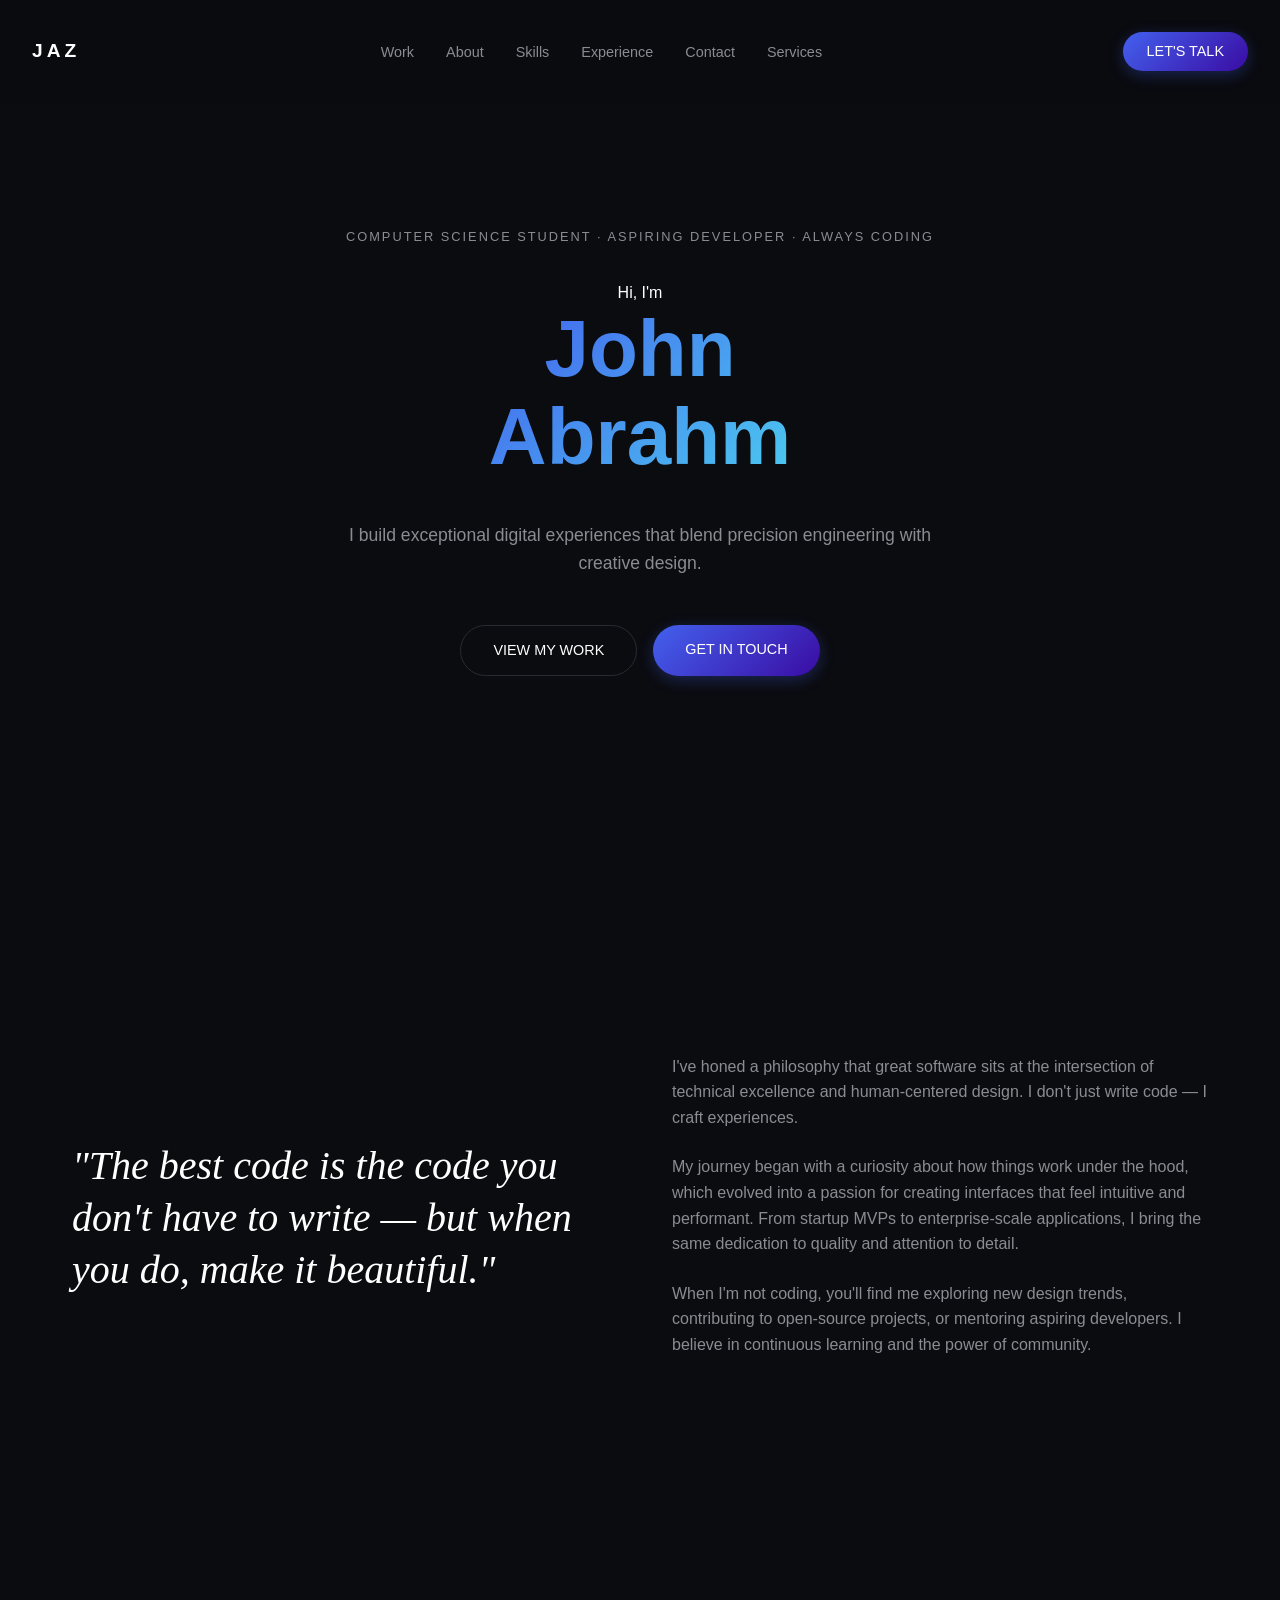
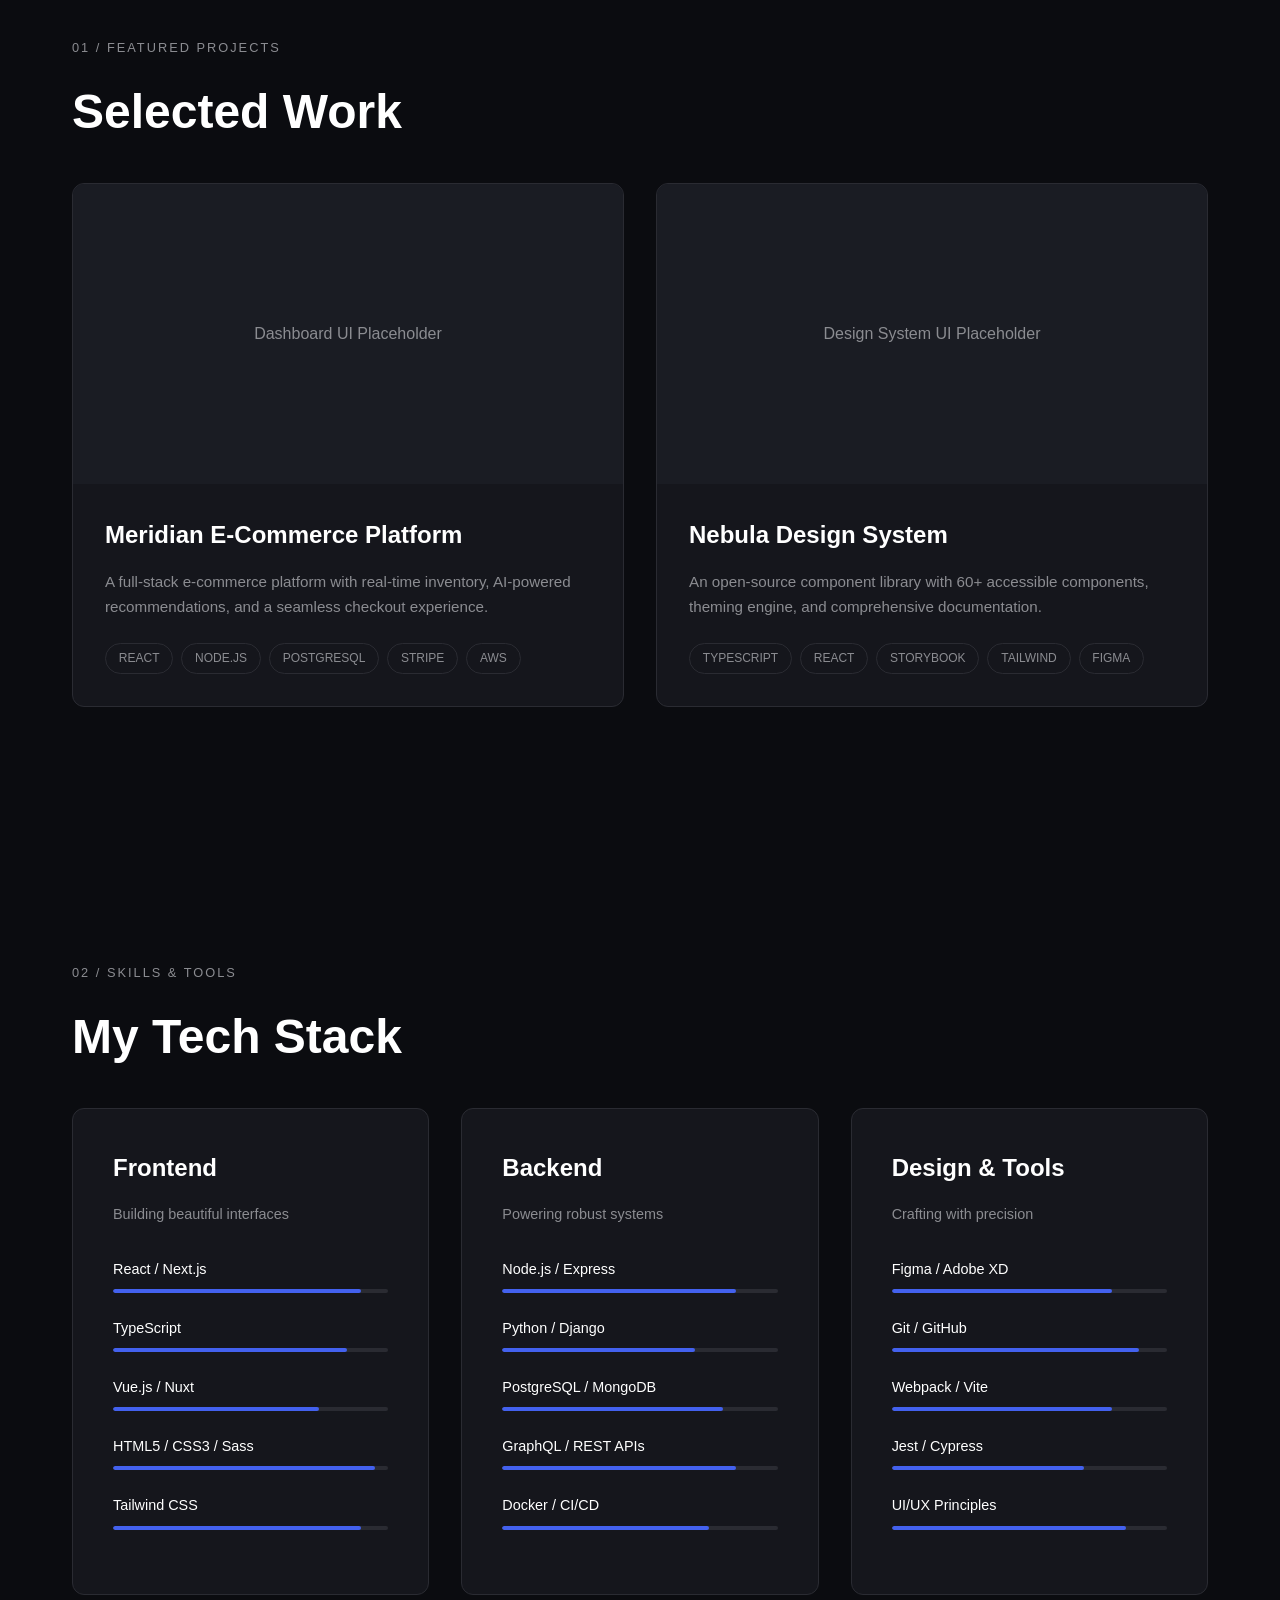
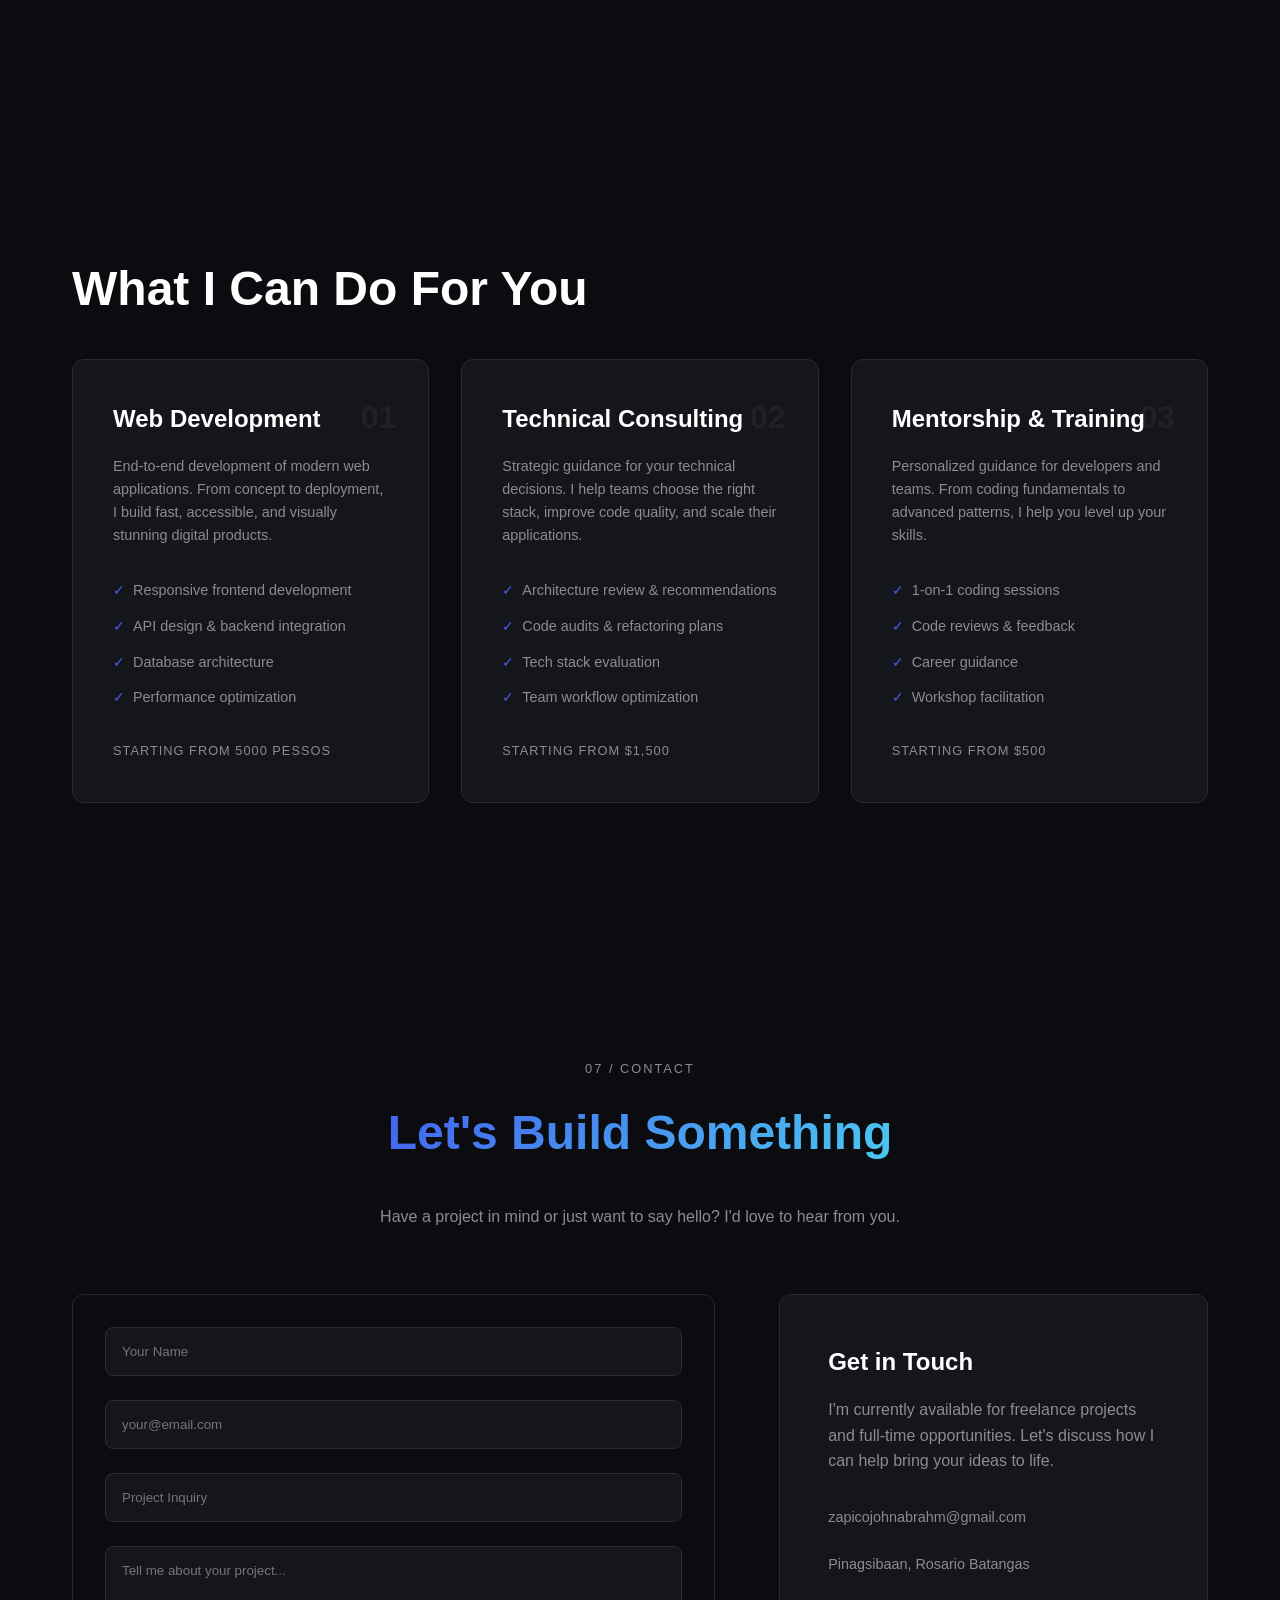
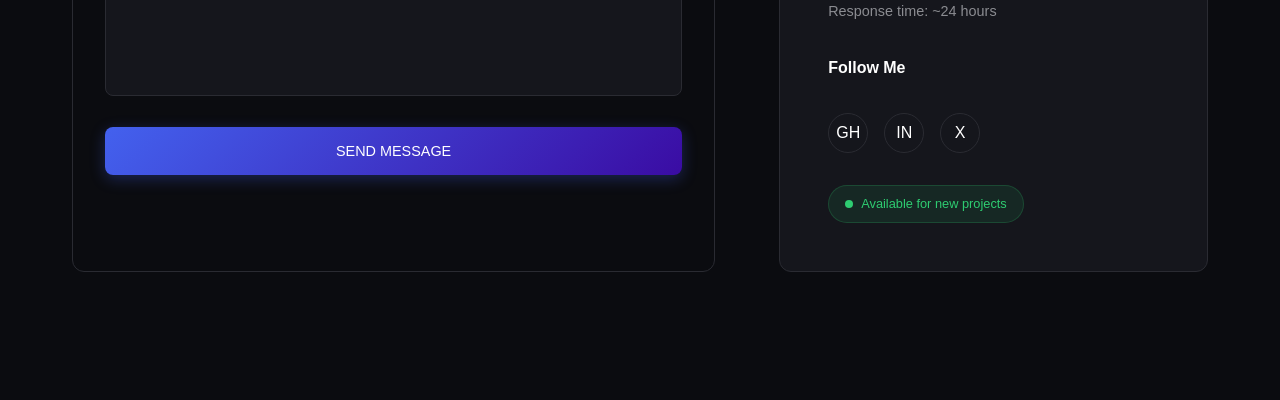
==== index.html @ 9ed9bfe8 "seo optimization" ====
<!DOCTYPE html>
<html lang="en">
<head>
    <title>John Abrahm Zapico | Computer Science Portfolio</title>
<meta name="description" content="Portfolio of John Abrahm Zapico, a CS student at NU Lipa specializing in PHP, MariaDB, and POS systems.">
<meta name="keywords" content="John Abrahm Zapico, NU Lipa, Computer Science, Portfolio, Philippines">
<meta name="author" content="John Abrahm Zapico">

    <meta charset="UTF-8">
    <meta name="viewport" content="width=device-width, initial-scale=1.0">
  
    <link rel="stylesheet" href="style.css">
</head>
<body>

    <nav>
        <div class="logo">JAZ</div>
        <ul class="nav-links">
            <li><a href="#work">Work</a></li>
            <li><a href="#about">About</a></li>
            <li><a href="#skills">Skills</a></li>
            <li><a href="#experience">Experience</a></li>
            <li><a href="#contact">Contact</a></li>
            <li><href="#services"><a href="#services">Services</a></li>
        </ul>
        <a href="#contact" class="btn btn-primary" style="padding: 0.5rem 1.5rem;">LET'S TALK</a>
    </nav>
    <div class ="profile-pic-placeholder">
        <img>

    </div>

    <section id="hero">
        <div class="container fade-in">
            <div class="hero-tags">COMPUTER SCIENCE STUDENT · ASPIRING DEVELOPER · ALWAYS CODING</div>
            <p>Hi, I'm</p>
            <h1 class="gradient-text">John<br>Abrahm</h1>
            <p class="hero-subtitle">I build exceptional digital experiences that blend precision engineering with creative design.</p>
            <div class="hero-buttons">
                <a href="#work" class="btn btn-outline">VIEW MY WORK</a>
                <a href="#contact" class="btn btn-primary">GET IN TOUCH</a>
            </div>
        </div>
    </section>

    <section id="about">
        <div class="container">
            <div class="quote fade-in">
                "The best code is the code you don't have to write — but when you do, make it beautiful."
            </div>
            <div class="about-text fade-in">
                <p>I've honed a philosophy that great software sits at the intersection of technical excellence and human-centered design. I don't just write code — I craft experiences.</p>
                <p>My journey began with a curiosity about how things work under the hood, which evolved into a passion for creating interfaces that feel intuitive and performant. From startup MVPs to enterprise-scale applications, I bring the same dedication to quality and attention to detail.</p>
                <p>When I'm not coding, you'll find me exploring new design trends, contributing to open-source projects, or mentoring aspiring developers. I believe in continuous learning and the power of community.</p>
               
            </div>
        </div>
    </section>

    <section id="work">
        <div class="container">
            <span class="section-label fade-in">01 / FEATURED PROJECTS</span>
            <h2 class="fade-in">Selected Work</h2>
            
            <div class="project-grid">
                <div class="project-card fade-in">
                    <div class="project-img-placeholder">Dashboard UI Placeholder</div>
                    <div class="project-info">
                        <h3>Meridian E-Commerce Platform</h3>
                        <p>A full-stack e-commerce platform with real-time inventory, AI-powered recommendations, and a seamless checkout experience.</p>
                        <div class="tech-tags">
                            <span class="tech-tag">REACT</span>
                            <span class="tech-tag">NODE.JS</span>
                            <span class="tech-tag">POSTGRESQL</span>
                            <span class="tech-tag">STRIPE</span>
                            <span class="tech-tag">AWS</span>
                        </div>
                    </div>
                </div>

                <div class="project-card fade-in">
                    <div class="project-img-placeholder">Design System UI Placeholder</div>
                    <div class="project-info">
                        <h3>Nebula Design System</h3>
                        <p>An open-source component library with 60+ accessible components, theming engine, and comprehensive documentation.</p>
                        <div class="tech-tags">
                            <span class="tech-tag">TYPESCRIPT</span>
                            <span class="tech-tag">REACT</span>
                            <span class="tech-tag">STORYBOOK</span>
                            <span class="tech-tag">TAILWIND</span>
                            <span class="tech-tag">FIGMA</span>
                        </div>
                    </div>
                </div>
            </div>
        </div>
    </section>

    <section id="skills">
        <div class="container">
            <span class="section-label fade-in">02 / SKILLS & TOOLS</span>
            <h2 class="fade-in">My Tech Stack</h2>

            <div class="skills-grid">
                <div class="skill-category fade-in">
                    <h3>Frontend</h3>
                    <p>Building beautiful interfaces</p>
                    
                    <div class="skill-item">
                        <div class="skill-info"><span>React / Next.js</span></div>
                        <div class="progress-bar"><div class="progress" style="width: 90%;"></div></div>
                    </div>
                    <div class="skill-item">
                        <div class="skill-info"><span>TypeScript</span></div>
                        <div class="progress-bar"><div class="progress" style="width: 85%;"></div></div>
                    </div>
                    <div class="skill-item">
                        <div class="skill-info"><span>Vue.js / Nuxt</span></div>
                        <div class="progress-bar"><div class="progress" style="width: 75%;"></div></div>
                    </div>
                    <div class="skill-item">
                        <div class="skill-info"><span>HTML5 / CSS3 / Sass</span></div>
                        <div class="progress-bar"><div class="progress" style="width: 95%;"></div></div>
                    </div>
                    <div class="skill-item">
                        <div class="skill-info"><span>Tailwind CSS</span></div>
                        <div class="progress-bar"><div class="progress" style="width: 90%;"></div></div>
                    </div>
                </div>

                <div class="skill-category fade-in">
                    <h3>Backend</h3>
                    <p>Powering robust systems</p>
                    
                    <div class="skill-item">
                        <div class="skill-info"><span>Node.js / Express</span></div>
                        <div class="progress-bar"><div class="progress" style="width: 85%;"></div></div>
                    </div>
                    <div class="skill-item">
                        <div class="skill-info"><span>Python / Django</span></div>
                        <div class="progress-bar"><div class="progress" style="width: 70%;"></div></div>
                    </div>
                    <div class="skill-item">
                        <div class="skill-info"><span>PostgreSQL / MongoDB</span></div>
                        <div class="progress-bar"><div class="progress" style="width: 80%;"></div></div>
                    </div>
                    <div class="skill-item">
                        <div class="skill-info"><span>GraphQL / REST APIs</span></div>
                        <div class="progress-bar"><div class="progress" style="width: 85%;"></div></div>
                    </div>
                    <div class="skill-item">
                        <div class="skill-info"><span>Docker / CI/CD</span></div>
                        <div class="progress-bar"><div class="progress" style="width: 75%;"></div></div>
                    </div>
                </div>

                <div class="skill-category fade-in">
                    <h3>Design & Tools</h3>
                    <p>Crafting with precision</p>
                    
                    <div class="skill-item">
                        <div class="skill-info"><span>Figma / Adobe XD</span></div>
                        <div class="progress-bar"><div class="progress" style="width: 80%;"></div></div>
                    </div>
                    <div class="skill-item">
                        <div class="skill-info"><span>Git / GitHub</span></div>
                        <div class="progress-bar"><div class="progress" style="width: 90%;"></div></div>
                    </div>
                    <div class="skill-item">
                        <div class="skill-info"><span>Webpack / Vite</span></div>
                        <div class="progress-bar"><div class="progress" style="width: 80%;"></div></div>
                    </div>
                    <div class="skill-item">
                        <div class="skill-info"><span>Jest / Cypress</span></div>
                        <div class="progress-bar"><div class="progress" style="width: 70%;"></div></div>
                    </div>
                    <div class="skill-item">
                        <div class="skill-info"><span>UI/UX Principles</span></div>
                        <div class="progress-bar"><div class="progress" style="width: 85%;"></div></div>
                    </div>
                </div>
            </div>
        </div>
    </section>

    <section id="services">
        <div class="container">
            <h2 class="fade-in">What I Can Do For You</h2>
            
            <div class="services-grid">
                <div class="service-card fade-in">
                    <span class="number">01</span>
                    <h3>Web Development</h3>
                    <p>End-to-end development of modern web applications. From concept to deployment, I build fast, accessible, and visually stunning digital products.</p>
                    <ul class="service-features">
                        <li>Responsive frontend development</li>
                        <li>API design & backend integration</li>
                        <li>Database architecture</li>
                        <li>Performance optimization</li>
                    </ul>
                    <div class="price">STARTING FROM <span>5000</span> pessos</div>
                </div>

                <div class="service-card fade-in">
                    <span class="number">02</span>
                    <h3>Technical Consulting</h3>
                    <p>Strategic guidance for your technical decisions. I help teams choose the right stack, improve code quality, and scale their applications.</p>
                    <ul class="service-features">
                        <li>Architecture review & recommendations</li>
                        <li>Code audits & refactoring plans</li>
                        <li>Tech stack evaluation</li>
                        <li>Team workflow optimization</li>
                    </ul>
                    <div class="price">STARTING FROM $1,500</div>
                </div>

                <div class="service-card fade-in">
                    <span class="number">03</span>
                    <h3>Mentorship & Training</h3>
                    <p>Personalized guidance for developers and teams. From coding fundamentals to advanced patterns, I help you level up your skills.</p>
                    <ul class="service-features">
                        <li>1-on-1 coding sessions</li>
                        <li>Code reviews & feedback</li>
                        <li>Career guidance</li>
                        <li>Workshop facilitation</li>
                    </ul>
                    <div class="price">STARTING FROM $500</div>
                </div>
            </div>
        </div>
    </section>

    <section id="contact">
        <div class="container fade-in">
            <div style="text-align: center; margin-bottom: 4rem;">
                <span class="section-label">07 / CONTACT</span>
                <h2 class="gradient-text">Let's Build Something</h2>
                <p style="color: var(--text-secondary);">Have a project in mind or just want to say hello? I'd love to hear from you.</p>
            </div>

            <div class="contact-grid">
                <form class="contact-form">
                    <div class="form-group">
                        <input type="text" placeholder="Your Name" required>
                    </div>
                    <div class="form-group">
                        <input type="email" placeholder="your@email.com" required>
                    </div>
                    <div class="form-group">
                        <input type="text" placeholder="Project Inquiry" required>
                    </div>
                    <div class="form-group">
                        <textarea placeholder="Tell me about your project..." required></textarea>
                    </div>
                    <button type="submit" class="btn btn-primary">SEND MESSAGE</button>
                </form>

                <div class="contact-info">
                    <h3>Get in Touch</h3>
                    <p>I'm currently available for freelance projects and full-time opportunities. Let's discuss how I can help bring your ideas to life.</p>
                    
                    <div class="info-item">
                        zapicojohnabrahm@gmail.com
                    </div>
                    <div class="info-item">
                        Pinagsibaan, Rosario Batangas
                    </div>
                    <div class="info-item">
                    Response time: ~24 hours
                    </div>

                    <div style="margin-top: 2rem;">
                        <h4 style="margin-bottom: 1rem;">Follow Me</h4>
                        <div class="social-links">
                            <a href="#" class="social-link">GH</a>
                            <a href="#" class="social-link">IN</a>
                            <a href="#" class="social-link">X</a>
                        </div>
                    </div>

                    <div class="status-badge">
                        <div class="status-dot"></div>
                        Available for new projects
                    </div>
                </div>
            </div>
        </div>
    </section>

    <script src="script.js"></script>
</body>
</html>
---- style.css ----
/* CSS Variables & Reset */
:root {
    --bg-color: #0b0c10;
    --surface-color: #15161c;
    --surface-color-hover: #1e1f26;
    --text-primary: #ffffff;
    --text-secondary: #8b8c91;
    --accent-color: #4361ee;
    --accent-hover: #3a53d0;
    --border-color: #2a2b32;
    --font-sans: -apple-system, BlinkMacSystemFont, 'Segoe UI', Roboto, Oxygen, Ubuntu, Cantarell, sans-serif;
    --font-serif: 'Georgia', serif;
}

* {
    margin: 0;
    padding: 0;
    box-sizing: border-box;
}

body {
    background-color: var(--bg-color);
    color: var(--text-primary);
    font-family: var(--font-sans);
    line-height: 1.6;
    overflow-x: hidden;
}

a {
    text-decoration: none;
    color: inherit;
}

ul {
    list-style: none;
}

/* Typography */
h1 { font-size: 5rem; line-height: 1.1; margin-bottom: 1rem; font-weight: 600; }
h2 { font-size: 3rem; margin-bottom: 2rem; font-weight: 600; }
h3 { font-size: 1.5rem; margin-bottom: 1rem; }
.section-label { 
    color: var(--text-secondary); 
    font-size: 0.8rem; 
    letter-spacing: 2px; 
    text-transform: uppercase; 
    margin-bottom: 1rem;
    display: block;
}

/* Gradient Text Blend */
.gradient-text {
    background: linear-gradient(135deg, #4361ee 0%, #4cc9f0 100%);
    -webkit-background-clip: text;
    -webkit-text-fill-color: transparent;
    background-clip: text;
    display: inline-block;
}

/* Layout & Utilities */
.container {
    max-width: 1200px;
    margin: 0 auto;
    padding: 0 2rem;
}

section {
    padding: 8rem 0;
}

.btn {
    display: inline-block;
    padding: 0.8rem 2rem;
    border-radius: 50px;
    font-size: 0.9rem;
    font-weight: 500;
    cursor: pointer;
    transition: all 0.3s ease;
    text-align: center;
}

/* Button Color Blend */
.btn-primary {
    background: linear-gradient(135deg, #4361ee 0%, #3a0ca3 100%);
    color: white;
    border: none;
    box-shadow: 0 4px 15px rgba(67, 97, 238, 0.3);
}

.btn-primary:hover {
    background: linear-gradient(135deg, #3a53d0 0%, #310a8c 100%);
    box-shadow: 0 6px 20px rgba(67, 97, 238, 0.4);
    transform: translateY(-2px);
}

.btn-outline {
    background-color: transparent;
    color: white;
    border: 1px solid var(--border-color);
}

.btn-outline:hover {
    border-color: var(--text-primary);
}

/* Navigation */
nav {
    display: flex;
    justify-content: space-between;
    align-items: center;
    padding: 2rem;
    position: fixed;
    top: 0;
    width: 100%;
    background: rgba(11, 12, 16, 0.9);
    backdrop-filter: blur(10px);
    z-index: 100;
}

.logo { font-weight: 700; letter-spacing: 4px; font-size: 1.2rem; }

.nav-links {
    display: flex;
    gap: 2rem;
}

.nav-links a {
    color: var(--text-secondary);
    font-size: 0.9rem;
    transition: color 0.3s;
}

.nav-links a:hover, .nav-links a.active {
    color: var(--text-primary);
}

/* Hero Section */
#hero {
    height: 100vh;
    display: flex;
    flex-direction: column;
    justify-content: center;
    align-items: center;
    text-align: center;
    padding-top: 5rem;
}

.hero-tags {
    font-size: 0.8rem;
    letter-spacing: 2px;
    color: var(--text-secondary);
    margin-bottom: 2rem;
}

.hero-subtitle {
    color: var(--text-secondary);
    max-width: 600px;
    margin: 1.5rem auto 3rem;
    font-size: 1.1rem;
}

.hero-buttons {
    display: flex;
    gap: 1rem;
    justify-content: center;
}

/* About Section */
#about .container {
    display: grid;
    grid-template-columns: 1fr 1fr;
    gap: 4rem;
    align-items: center;
}

.quote {
    font-family: var(--font-serif);
    font-size: 2.5rem;
    font-style: italic;
    line-height: 1.3;
}

.about-text p {
    color: var(--text-secondary);
    margin-bottom: 1.5rem;
}

.read-more {
    color: var(--accent-color);
    font-size: 0.9rem;
    letter-spacing: 1px;
}

/* Projects Section */
.project-grid {
    display: grid;
    grid-template-columns: 1fr 1fr;
    gap: 2rem;
}

.project-card {
    background-color: var(--surface-color);
    border-radius: 12px;
    overflow: hidden;
    border: 1px solid var(--border-color);
    transition: transform 0.3s ease;
}

.project-card:hover {
    transform: translateY(-5px);
}

.project-img-placeholder {
    width: 100%;
    height: 300px;
    background-color: #1a1c23;
    display: flex;
    align-items: center;
    justify-content: center;
    color: var(--text-secondary);
}

.project-info {
    padding: 2rem;
}

.project-info p {
    color: var(--text-secondary);
    margin-bottom: 1.5rem;
    font-size: 0.95rem;
}

.tech-tags {
    display: flex;
    flex-wrap: wrap;
    gap: 0.5rem;
}

.tech-tag {
    font-size: 0.75rem;
    padding: 0.3rem 0.8rem;
    border: 1px solid var(--border-color);
    border-radius: 50px;
    color: var(--text-secondary);
}

/* Skills Section */
.skills-grid {
    display: grid;
    grid-template-columns: repeat(3, 1fr);
    gap: 2rem;
}

.skill-category {
    background-color: var(--surface-color);
    padding: 2.5rem;
    border-radius: 12px;
    border: 1px solid var(--border-color);
}

.skill-category p { color: var(--text-secondary); font-size: 0.9rem; margin-bottom: 2rem; }

.skill-item {
    margin-bottom: 1.5rem;
}

.skill-info {
    display: flex;
    justify-content: space-between;
    font-size: 0.9rem;
    margin-bottom: 0.5rem;
}

.progress-bar {
    width: 100%;
    height: 4px;
    background-color: var(--border-color);
    border-radius: 2px;
    overflow: hidden;
}

.progress {
    height: 100%;
    background-color: var(--accent-color);
    border-radius: 2px;
}

/* Services Section */
.services-grid {
    display: grid;
    grid-template-columns: repeat(3, 1fr);
    gap: 2rem;
}

.service-card {
    background-color: var(--surface-color);
    padding: 2.5rem;
    border-radius: 12px;
    border: 1px solid var(--border-color);
    position: relative;
}

.service-card .number {
    position: absolute;
    top: 2rem;
    right: 2rem;
    font-size: 2rem;
    font-weight: 700;
    color: rgba(255, 255, 255, 0.05);
}

.service-card p {
    color: var(--text-secondary);
    font-size: 0.9rem;
    margin-bottom: 2rem;
    min-height: 80px;
}

.service-features li {
    font-size: 0.9rem;
    color: var(--text-secondary);
    margin-bottom: 0.8rem;
    display: flex;
    align-items: center;
    gap: 0.5rem;
}

.service-features li::before {
    content: '✓';
    color: var(--accent-color);
}

.price {
    margin-top: 2rem;
    font-size: 0.8rem;
    color: var(--text-secondary);
    letter-spacing: 1px;
    text-transform: uppercase;
}

/* Contact Section Fixes */
#contact .container {
    display: block; 
    position: relative;
}

.contact-grid {
    display: grid;
    grid-template-columns: 1.2fr 0.8fr;
    gap: 4rem;
}

.contact-form {
    background-color: var(--bg-color);
    padding: 2rem;
    border-radius: 12px;
    border: 1px solid var(--border-color);
}

.form-group {
    margin-bottom: 1.5rem;
}

input, textarea {
    width: 100%;
    padding: 1rem;
    background-color: var(--surface-color);
    border: 1px solid var(--border-color);
    border-radius: 8px;
    color: var(--text-primary);
    font-family: inherit;
}

input:focus, textarea:focus {
    outline: none;
    border-color: var(--accent-color);
}

textarea {
    height: 150px;
    resize: none;
}

.contact-form .btn {
    width: 100%;
    border-radius: 8px;
    padding: 1rem;
}

.contact-info {
    background-color: var(--surface-color);
    padding: 3rem;
    border-radius: 12px;
    border: 1px solid var(--border-color);
}

.contact-info p { color: var(--text-secondary); margin-bottom: 2rem; }

.info-item {
    display: flex;
    align-items: center;
    gap: 1rem;
    margin-bottom: 1.5rem;
    color: var(--text-secondary);
    font-size: 0.9rem;
}

.social-links {
    display: flex;
    gap: 1rem;
    margin-top: 2rem;
}

.social-link {
    width: 40px;
    height: 40px;
    border-radius: 50%;
    border: 1px solid var(--border-color);
    display: flex;
    align-items: center;
    justify-content: center;
    transition: all 0.3s;
}

.social-link:hover {
    background-color: var(--accent-color);
    border-color: var(--accent-color);
}

.status-badge {
    display: inline-flex;
    align-items: center;
    gap: 0.5rem;
    padding: 0.5rem 1rem;
    background-color: rgba(46, 204, 113, 0.1);
    border: 1px solid rgba(46, 204, 113, 0.2);
    color: #2ecc71;
    border-radius: 50px;
    font-size: 0.8rem;
    margin-top: 2rem;
}

.status-dot {
    width: 8px;
    height: 8px;
    background-color: #2ecc71;
    border-radius: 50%;
}

/* Animations */
.fade-in {
    opacity: 0;
    transform: translateY(30px);
    transition: opacity 0.8s ease-out, transform 0.8s ease-out;
}

.fade-in.visible {
    opacity: 1;
    transform: translateY(0);
}

/* Responsive */
@media (max-width: 900px) {
    h1 { font-size: 3.5rem; }
    #about .container, .project-grid { grid-template-columns: 1fr; }
    .skills-grid, .services-grid { grid-template-columns: 1fr; }
    .nav-links { display: none; }
    .contact-grid { grid-template-columns: 1fr; } /* Stack contact columns on mobile */
}
.price{
    
}
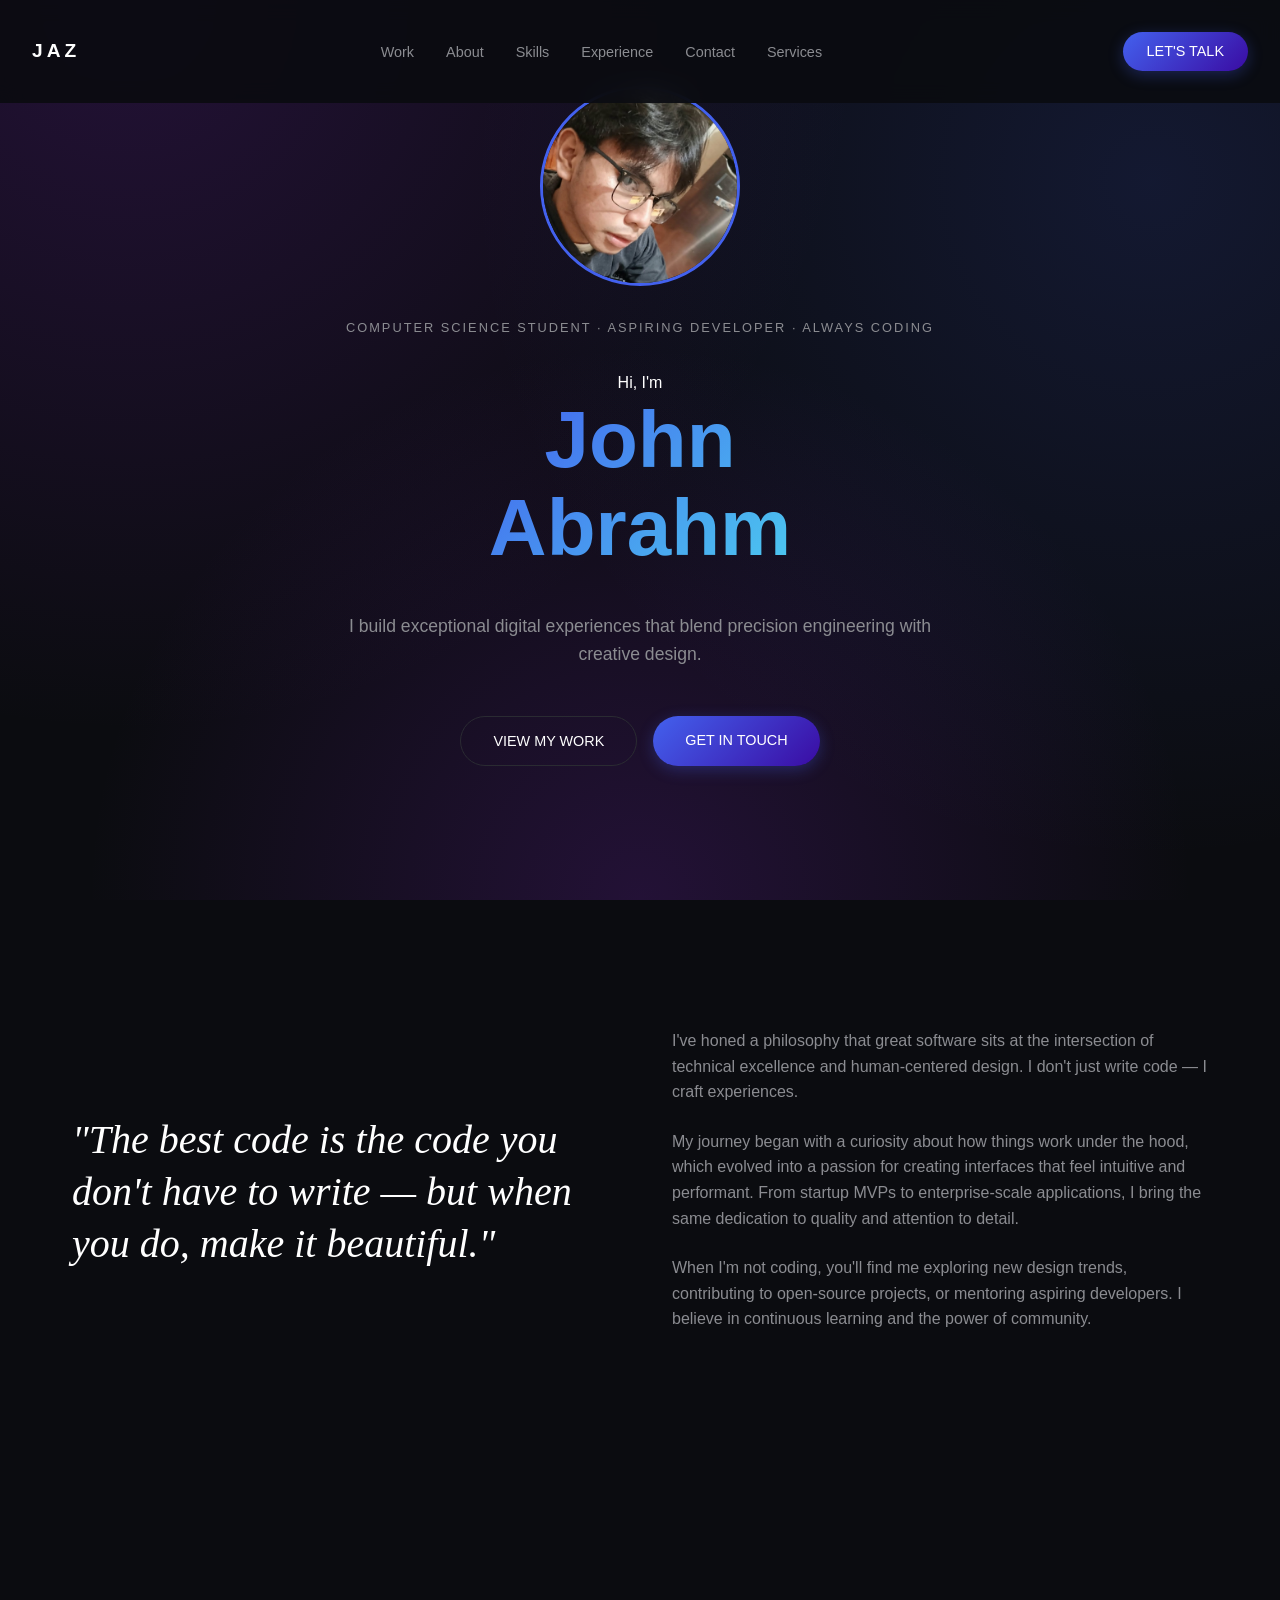
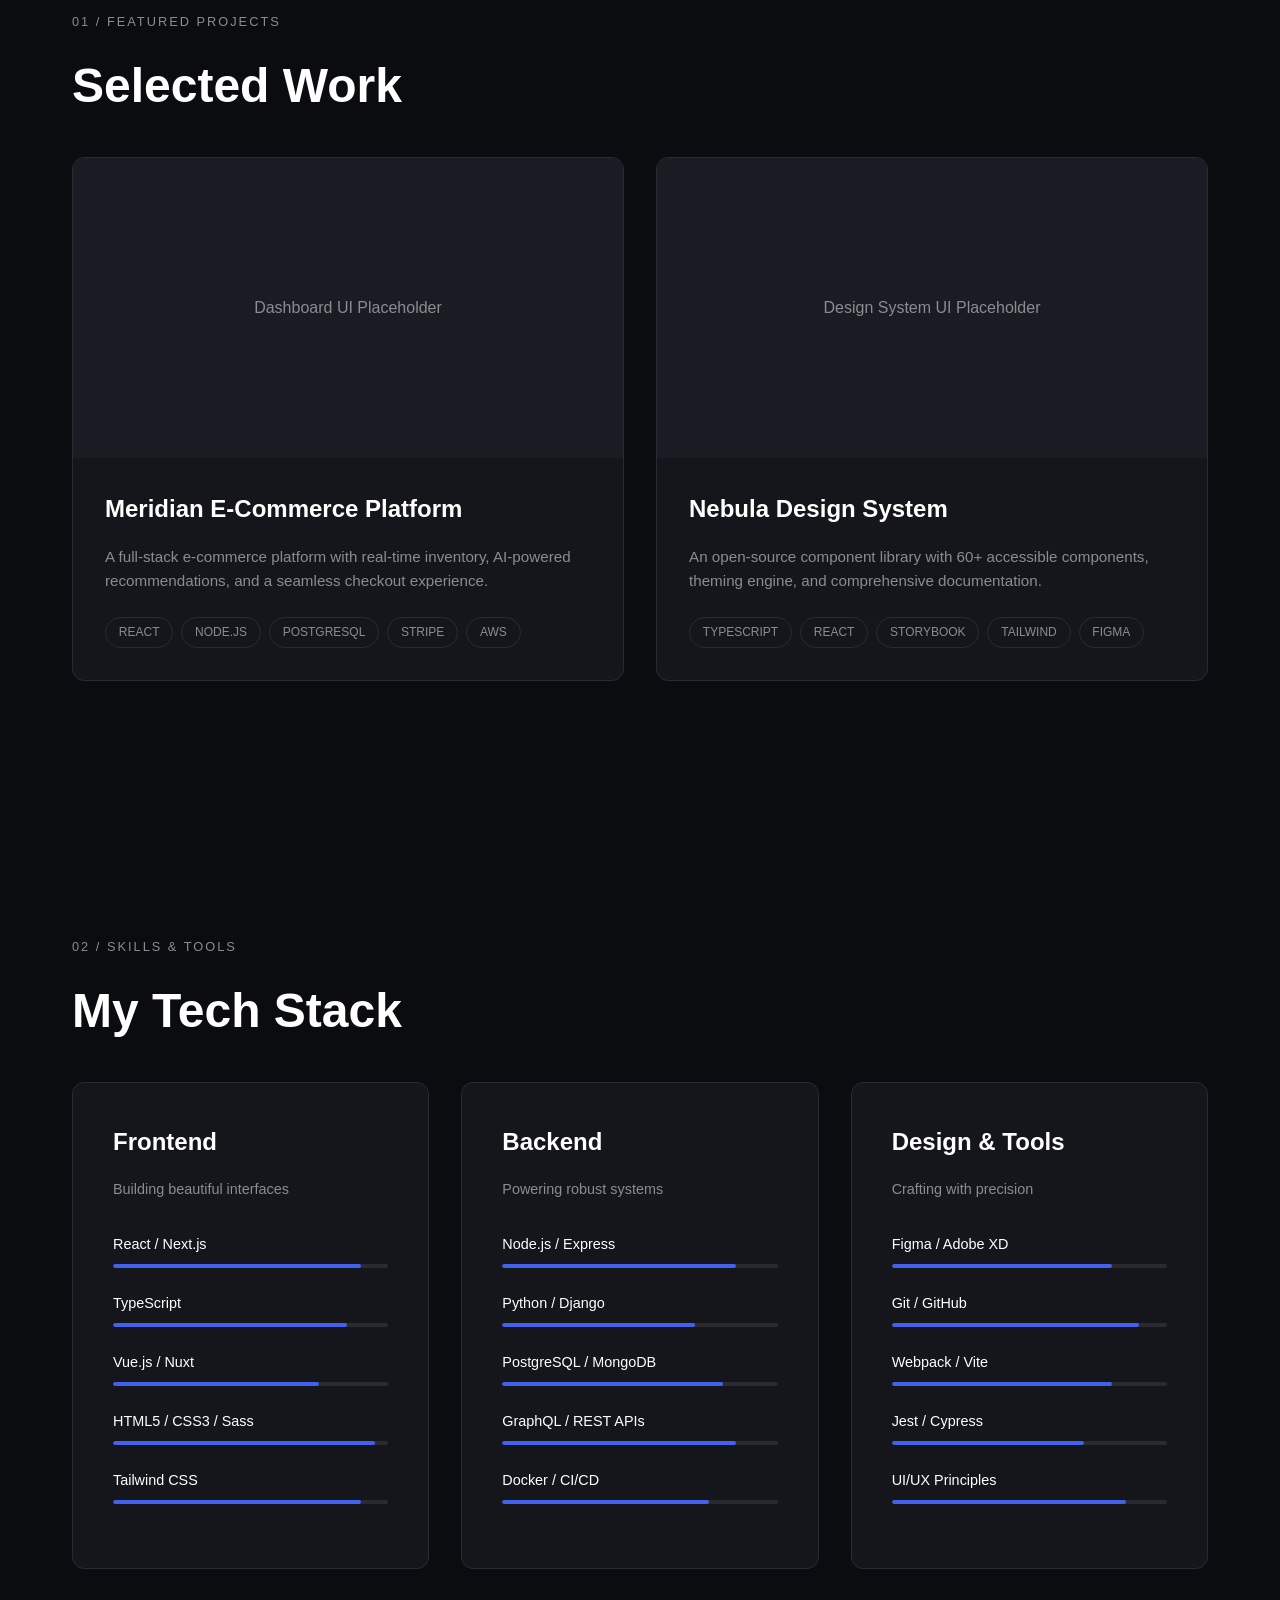
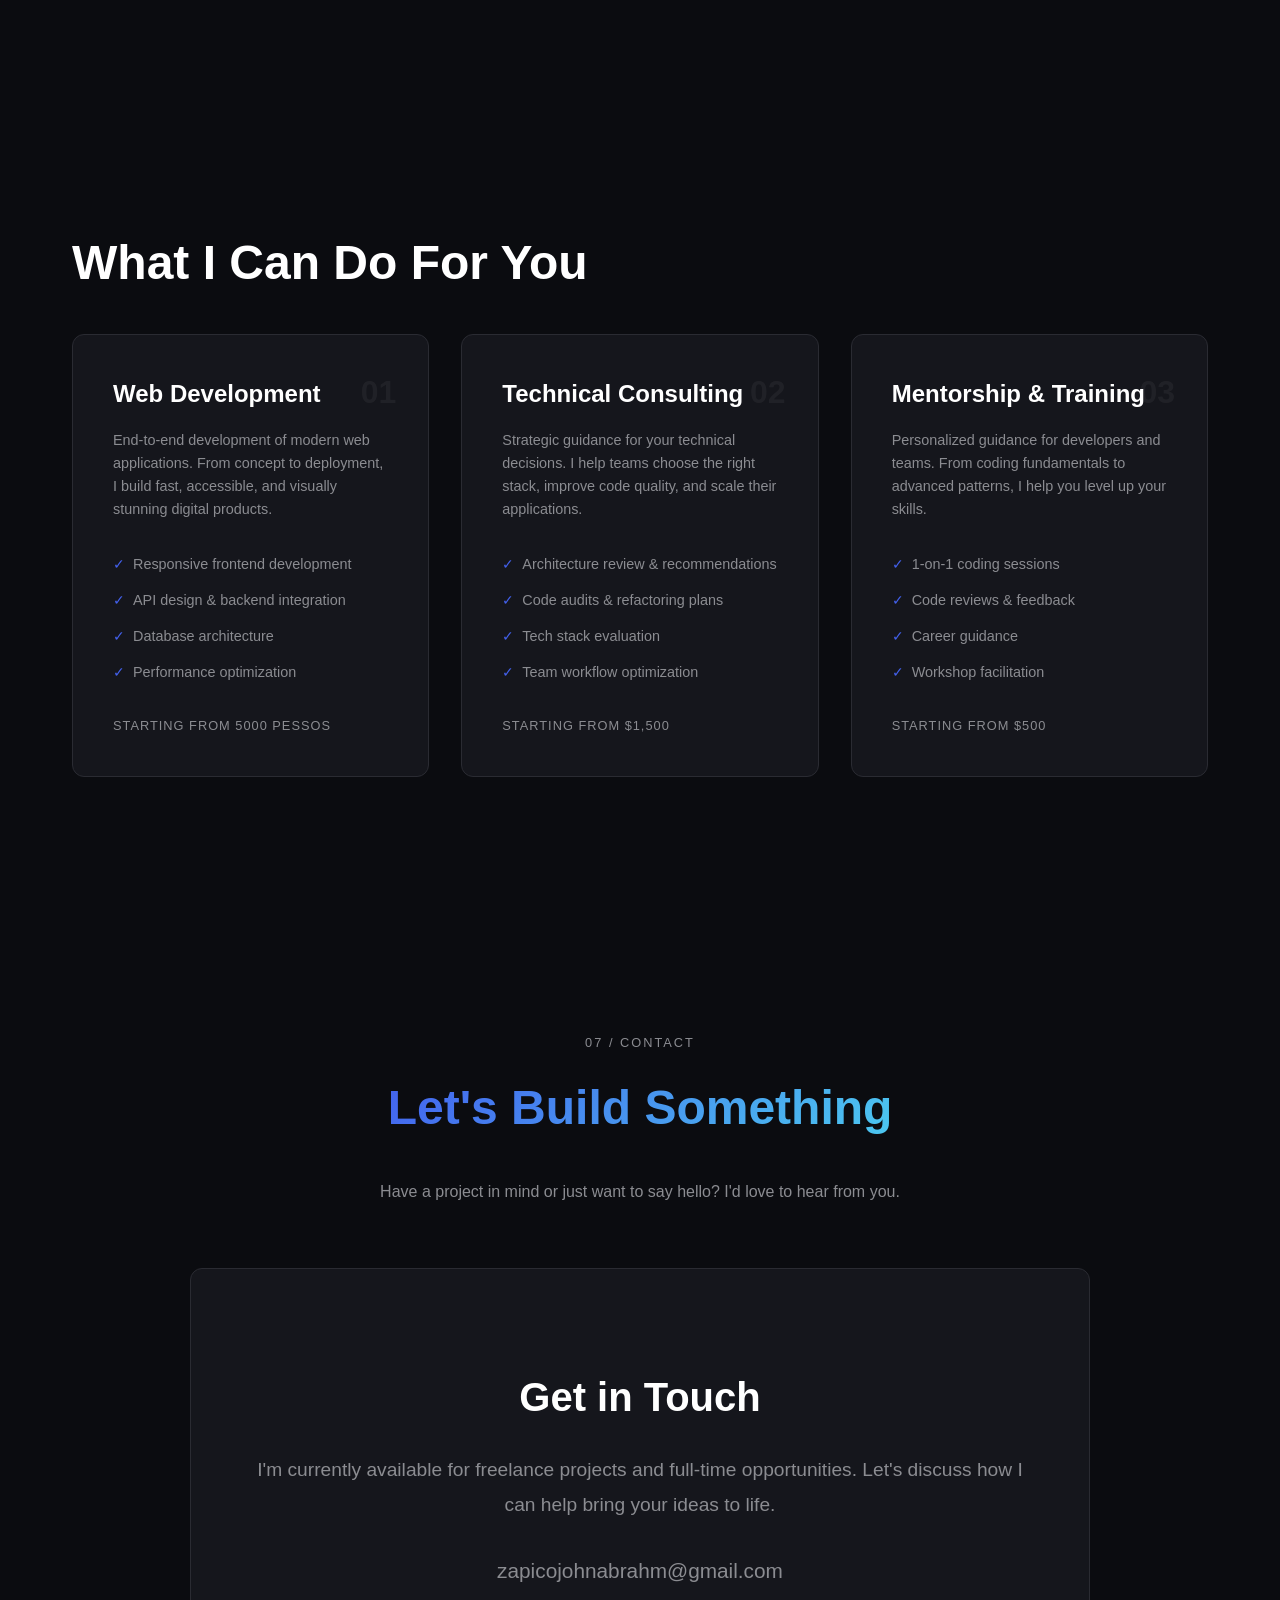
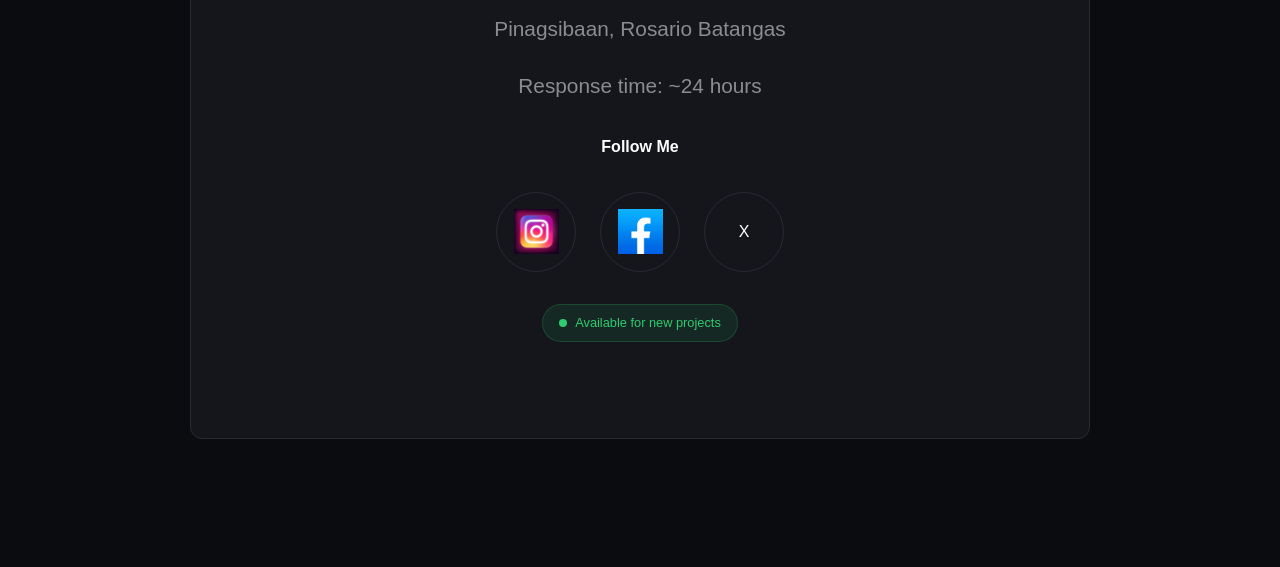
==== commit 458c8b51: "added more details" ====
--- a/index.html
+++ b/index.html
@@ -25,13 +25,12 @@
         </ul>
         <a href="#contact" class="btn btn-primary" style="padding: 0.5rem 1.5rem;">LET'S TALK</a>
     </nav>
-    <div class ="profile-pic-placeholder">
-        <img>
-
-    </div>
 
     <section id="hero">
         <div class="container fade-in">
+            <div class="profile-pic-placeholder">
+                <img src="assets/mypic.jpeg" alt="John Abrahm Zapico">
+            </div>
             <div class="hero-tags">COMPUTER SCIENCE STUDENT · ASPIRING DEVELOPER · ALWAYS CODING</div>
             <p>Hi, I'm</p>
             <h1 class="gradient-text">John<br>Abrahm</h1>
@@ -52,7 +51,7 @@
                 <p>I've honed a philosophy that great software sits at the intersection of technical excellence and human-centered design. I don't just write code — I craft experiences.</p>
                 <p>My journey began with a curiosity about how things work under the hood, which evolved into a passion for creating interfaces that feel intuitive and performant. From startup MVPs to enterprise-scale applications, I bring the same dedication to quality and attention to detail.</p>
                 <p>When I'm not coding, you'll find me exploring new design trends, contributing to open-source projects, or mentoring aspiring developers. I believe in continuous learning and the power of community.</p>
-               
+            
             </div>
         </div>
     </section>
@@ -238,24 +237,8 @@
                 <p style="color: var(--text-secondary);">Have a project in mind or just want to say hello? I'd love to hear from you.</p>
             </div>
 
-            <div class="contact-grid">
-                <form class="contact-form">
-                    <div class="form-group">
-                        <input type="text" placeholder="Your Name" required>
-                    </div>
-                    <div class="form-group">
-                        <input type="email" placeholder="your@email.com" required>
-                    </div>
-                    <div class="form-group">
-                        <input type="text" placeholder="Project Inquiry" required>
-                    </div>
-                    <div class="form-group">
-                        <textarea placeholder="Tell me about your project..." required></textarea>
-                    </div>
-                    <button type="submit" class="btn btn-primary">SEND MESSAGE</button>
-                </form>
-
-                <div class="contact-info">
+            <div class="contact-card-container">
+                <div class="contact-info centered-info">
                     <h3>Get in Touch</h3>
                     <p>I'm currently available for freelance projects and full-time opportunities. Let's discuss how I can help bring your ideas to life.</p>
                     
@@ -272,8 +255,12 @@
                     <div style="margin-top: 2rem;">
                         <h4 style="margin-bottom: 1rem;">Follow Me</h4>
                         <div class="social-links">
-                            <a href="#" class="social-link">GH</a>
-                            <a href="#" class="social-link">IN</a>
+                            <a href="https://www.instagram.com/jnabzp/" target="_blank" class="social-link">
+                                <img src="assets/iglogo.webp" alt="Instagram Icon" class="social-icon">
+                            </a>
+                            <a href="https://www.facebook.com/johnabrahm.zapico.9" target="_blank" class="social-link">
+                                <img src="assets/Logo_de_Facebook.png" alt="Facebook Icon" class="social-icon">
+                            </a>
                             <a href="#" class="social-link">X</a>
                         </div>
                     </div>
--- a/style.css
+++ b/style.css
@@ -20,6 +20,11 @@
 
 body {
     background-color: var(--bg-color);
+    background-image: 
+        radial-gradient(circle at 10% 0%, rgba(107, 33, 168, 0.25) 0%, transparent 50%),
+        radial-gradient(circle at 90% 20%, rgba(67, 97, 238, 0.15) 0%, transparent 50%),
+        radial-gradient(circle at 50% 100%, rgba(107, 33, 168, 0.25) 0%, transparent 50%);
+    background-attachment: fixed;
     color: var(--text-primary);
     font-family: var(--font-sans);
     line-height: 1.6;
@@ -134,6 +139,21 @@
     color: var(--text-primary);
 }
 
+/* Profile Picture */
+.profile-pic-placeholder {
+    display: flex;
+    justify-content: center;
+    margin-bottom: 2rem;
+}
+
+.profile-pic-placeholder img {
+    width: 200px;
+    height: 200px;
+    border-radius: 50%;
+    object-fit: cover;
+    border: 3px solid var(--accent-color); /* Adds a nice blue border around the image */
+}
+
 /* Hero Section */
 #hero {
     height: 100vh;
@@ -344,47 +364,9 @@
     position: relative;
 }
 
-.contact-grid {
-    display: grid;
-    grid-template-columns: 1.2fr 0.8fr;
-    gap: 4rem;
-}
-
-.contact-form {
-    background-color: var(--bg-color);
-    padding: 2rem;
-    border-radius: 12px;
-    border: 1px solid var(--border-color);
-}
-
-.form-group {
-    margin-bottom: 1.5rem;
-}
-
-input, textarea {
-    width: 100%;
-    padding: 1rem;
-    background-color: var(--surface-color);
-    border: 1px solid var(--border-color);
-    border-radius: 8px;
-    color: var(--text-primary);
-    font-family: inherit;
-}
-
-input:focus, textarea:focus {
-    outline: none;
-    border-color: var(--accent-color);
-}
-
-textarea {
-    height: 150px;
-    resize: none;
-}
-
-.contact-form .btn {
-    width: 100%;
-    border-radius: 8px;
-    padding: 1rem;
+.contact-card-container {
+    display: flex;
+    justify-content: center;
 }
 
 .contact-info {
@@ -405,10 +387,37 @@
     font-size: 0.9rem;
 }
 
+.centered-info {
+    max-width: 900px;
+    width: 100%;
+    text-align: center;
+    padding: 6rem 4rem;
+}
+
+.centered-info h3 {
+    font-size: 2.5rem;
+    margin-bottom: 1.5rem;
+}
+
+.centered-info p {
+    font-size: 1.2rem;
+    line-height: 1.8;
+}
+
+.centered-info .info-item {
+    justify-content: center;
+    font-size: 1.3rem;
+}
+
 .social-links {
     display: flex;
     gap: 1rem;
     margin-top: 2rem;
+}
+
+.centered-info .social-links {
+    justify-content: center;
+    gap: 1.5rem;
 }
 
 .social-link {
@@ -425,6 +434,22 @@
 .social-link:hover {
     background-color: var(--accent-color);
     border-color: var(--accent-color);
+}
+
+.centered-info .social-link {
+    width: 80px;
+    height: 80px;
+}
+
+.social-icon {
+    width: 20px;
+    height: 20px;
+    object-fit: contain;
+}
+
+.centered-info .social-icon {
+    width: 45px;
+    height: 45px;
 }
 
 .status-badge {
@@ -465,7 +490,6 @@
     #about .container, .project-grid { grid-template-columns: 1fr; }
     .skills-grid, .services-grid { grid-template-columns: 1fr; }
     .nav-links { display: none; }
-    .contact-grid { grid-template-columns: 1fr; } /* Stack contact columns on mobile */
 }
 .price{
     
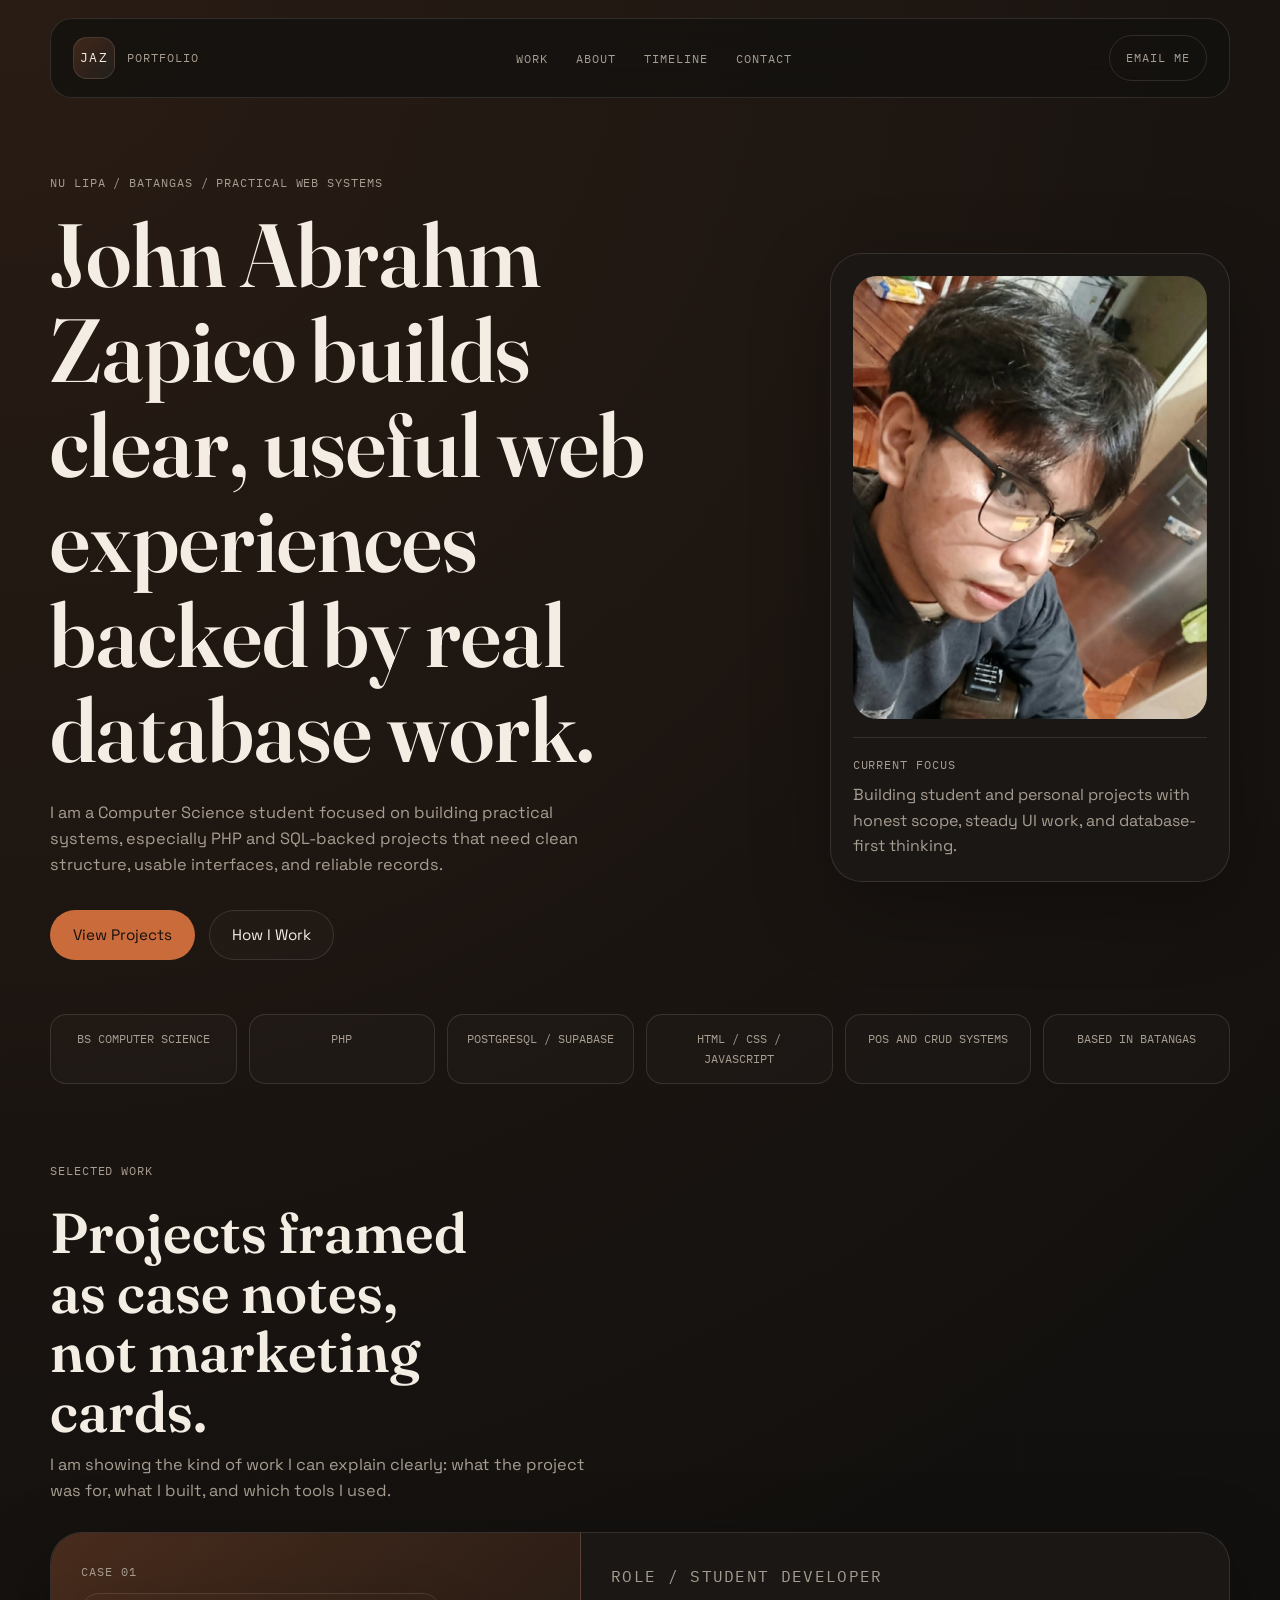
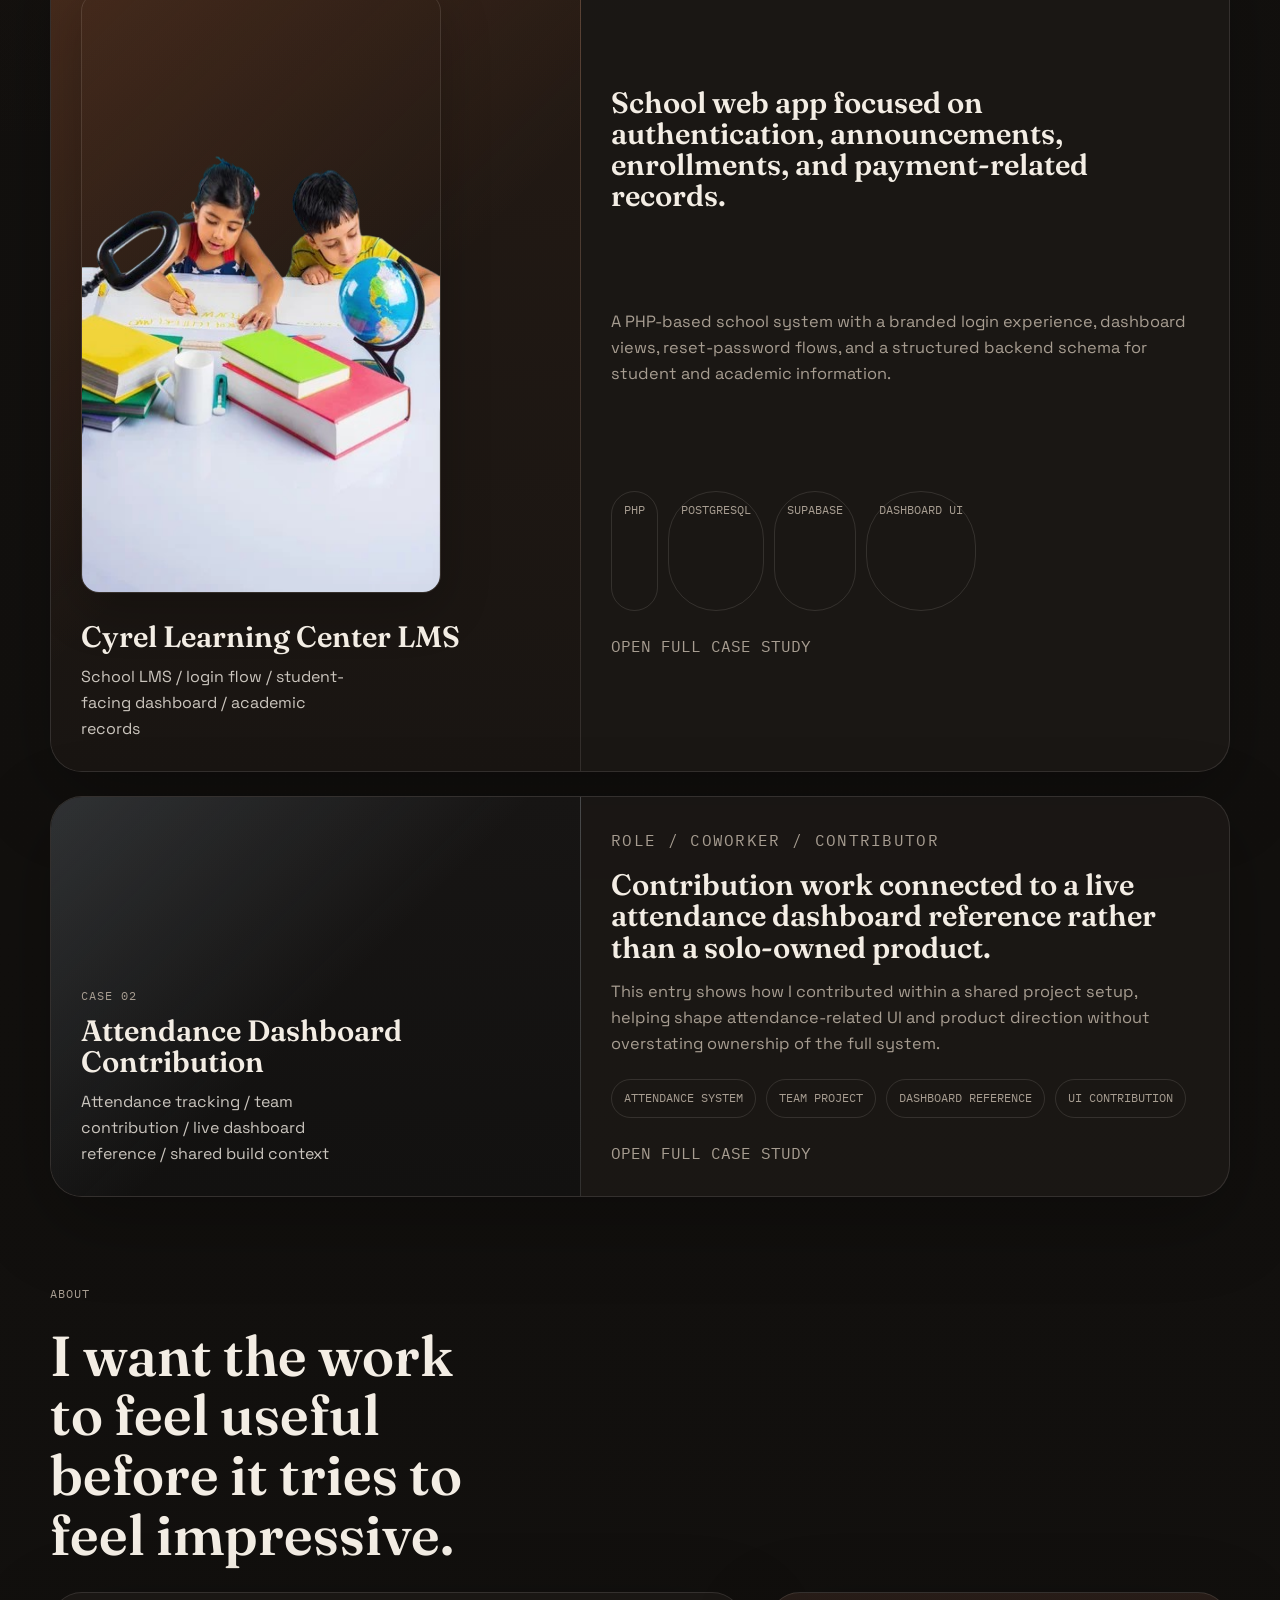
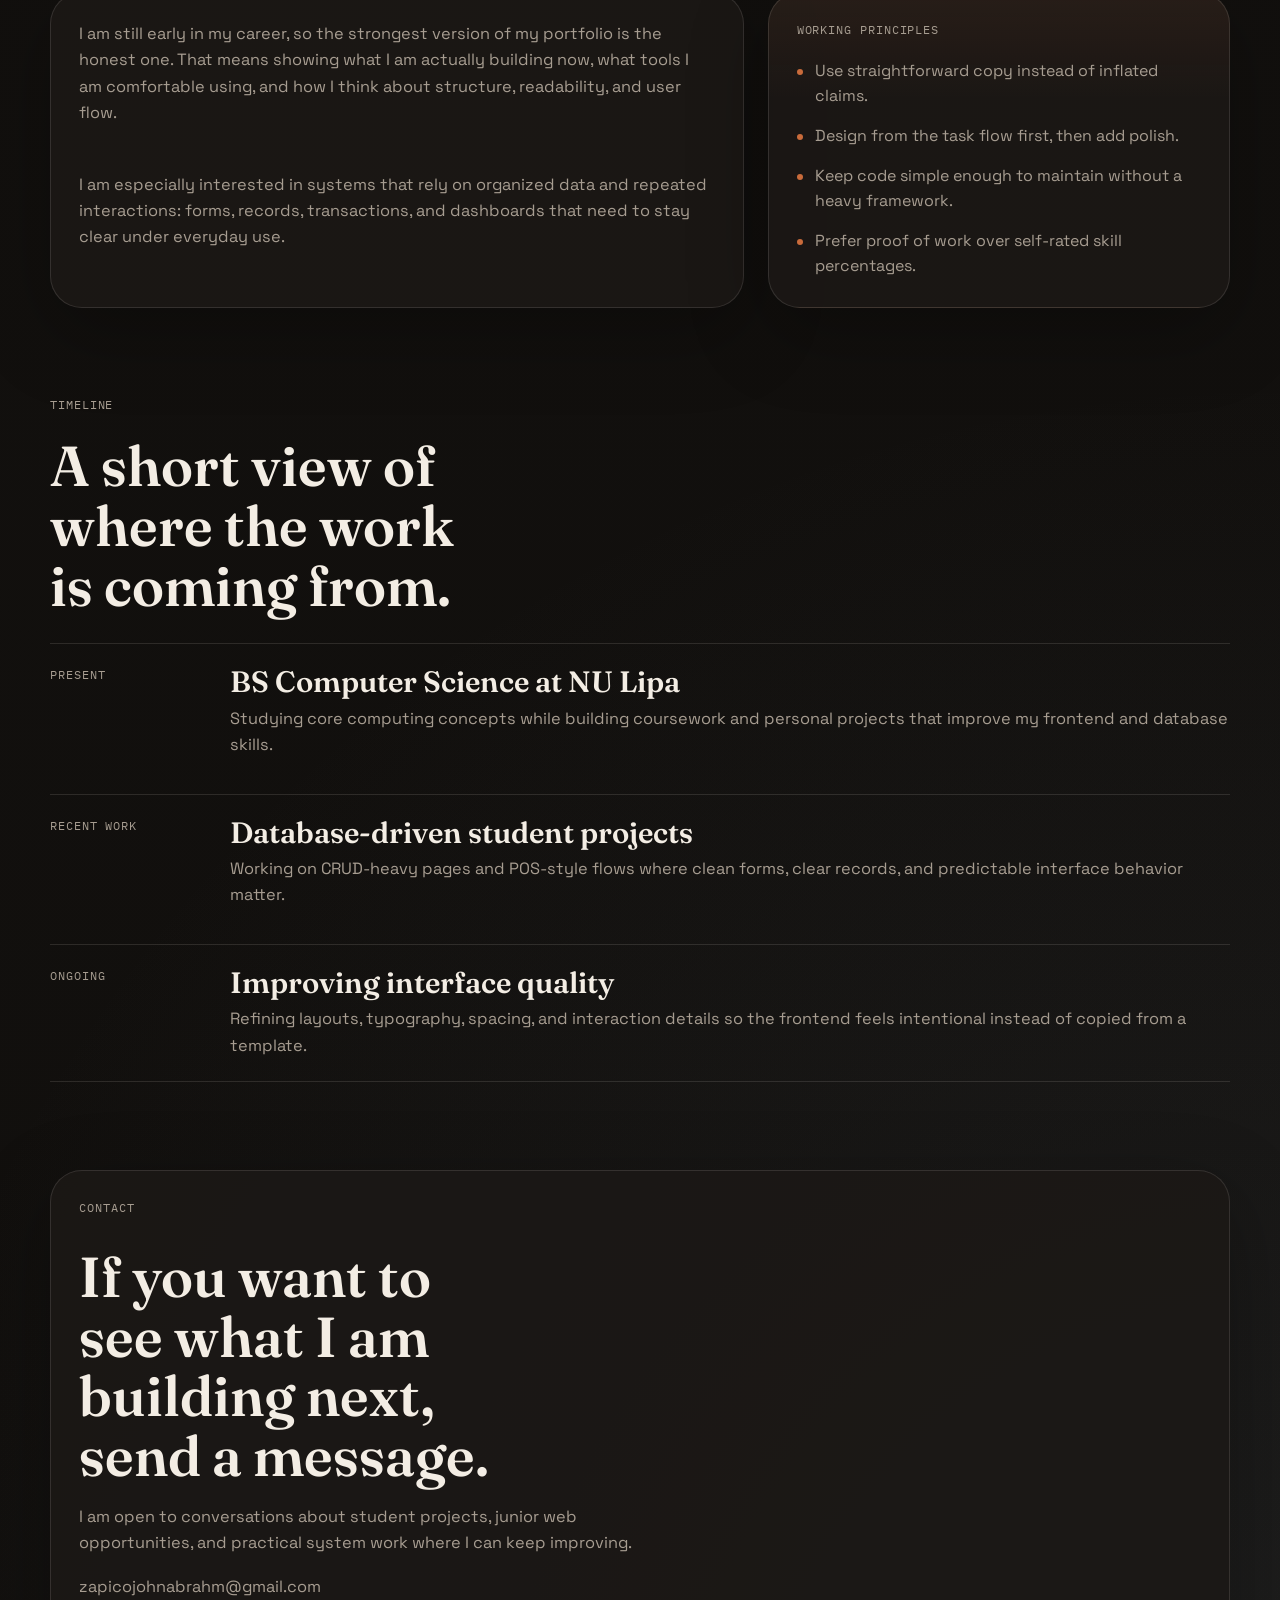
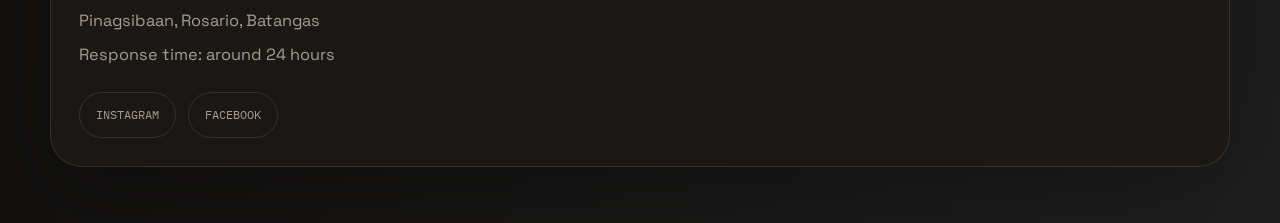
==== commit 5ddf2202: "Add project case study pages to portfolio" ====
--- a/index.html
+++ b/index.html
@@ -1,279 +1,238 @@
 <!DOCTYPE html>
 <html lang="en">
 <head>
-    <title>John Abrahm Zapico | Computer Science Portfolio</title>
-<meta name="description" content="Portfolio of John Abrahm Zapico, a CS student at NU Lipa specializing in PHP, MariaDB, and POS systems.">
-<meta name="keywords" content="John Abrahm Zapico, NU Lipa, Computer Science, Portfolio, Philippines">
-<meta name="author" content="John Abrahm Zapico">
-
     <meta charset="UTF-8">
     <meta name="viewport" content="width=device-width, initial-scale=1.0">
-  
+    <title>John Abrahm Zapico | Portfolio</title>
+    <meta name="description" content="Portfolio of John Abrahm Zapico, a Computer Science student at NU Lipa building practical web systems with PHP, MariaDB, HTML, CSS, and JavaScript.">
+    <meta name="keywords" content="John Abrahm Zapico, NU Lipa, portfolio, PHP, MariaDB, POS system, Batangas">
+    <meta name="author" content="John Abrahm Zapico">
+    <meta property="og:title" content="John Abrahm Zapico | Portfolio">
+    <meta property="og:description" content="Computer Science student building practical web systems and database-backed projects.">
+    <meta property="og:type" content="website">
+    <meta property="og:image" content="assets/mypic.jpeg">
+    <link rel="preconnect" href="https://fonts.googleapis.com">
+    <link rel="preconnect" href="https://fonts.gstatic.com" crossorigin>
+    <link href="https://fonts.googleapis.com/css2?family=Fraunces:wght@500;600;700&family=IBM+Plex+Mono:wght@400;500&family=Space+Grotesk:wght@400;500;700&display=swap" rel="stylesheet">
     <link rel="stylesheet" href="style.css">
 </head>
 <body>
-
-    <nav>
-        <div class="logo">JAZ</div>
-        <ul class="nav-links">
-            <li><a href="#work">Work</a></li>
-            <li><a href="#about">About</a></li>
-            <li><a href="#skills">Skills</a></li>
-            <li><a href="#experience">Experience</a></li>
-            <li><a href="#contact">Contact</a></li>
-            <li><href="#services"><a href="#services">Services</a></li>
-        </ul>
-        <a href="#contact" class="btn btn-primary" style="padding: 0.5rem 1.5rem;">LET'S TALK</a>
-    </nav>
-
-    <section id="hero">
-        <div class="container fade-in">
-            <div class="profile-pic-placeholder">
-                <img src="assets/mypic.jpeg" alt="John Abrahm Zapico">
-            </div>
-            <div class="hero-tags">COMPUTER SCIENCE STUDENT · ASPIRING DEVELOPER · ALWAYS CODING</div>
-            <p>Hi, I'm</p>
-            <h1 class="gradient-text">John<br>Abrahm</h1>
-            <p class="hero-subtitle">I build exceptional digital experiences that blend precision engineering with creative design.</p>
-            <div class="hero-buttons">
-                <a href="#work" class="btn btn-outline">VIEW MY WORK</a>
-                <a href="#contact" class="btn btn-primary">GET IN TOUCH</a>
-            </div>
-        </div>
-    </section>
-
-    <section id="about">
-        <div class="container">
-            <div class="quote fade-in">
-                "The best code is the code you don't have to write — but when you do, make it beautiful."
-            </div>
-            <div class="about-text fade-in">
-                <p>I've honed a philosophy that great software sits at the intersection of technical excellence and human-centered design. I don't just write code — I craft experiences.</p>
-                <p>My journey began with a curiosity about how things work under the hood, which evolved into a passion for creating interfaces that feel intuitive and performant. From startup MVPs to enterprise-scale applications, I bring the same dedication to quality and attention to detail.</p>
-                <p>When I'm not coding, you'll find me exploring new design trends, contributing to open-source projects, or mentoring aspiring developers. I believe in continuous learning and the power of community.</p>
-            
-            </div>
-        </div>
-    </section>
-
-    <section id="work">
-        <div class="container">
-            <span class="section-label fade-in">01 / FEATURED PROJECTS</span>
-            <h2 class="fade-in">Selected Work</h2>
-            
-            <div class="project-grid">
-                <div class="project-card fade-in">
-                    <div class="project-img-placeholder">Dashboard UI Placeholder</div>
-                    <div class="project-info">
-                        <h3>Meridian E-Commerce Platform</h3>
-                        <p>A full-stack e-commerce platform with real-time inventory, AI-powered recommendations, and a seamless checkout experience.</p>
-                        <div class="tech-tags">
-                            <span class="tech-tag">REACT</span>
-                            <span class="tech-tag">NODE.JS</span>
-                            <span class="tech-tag">POSTGRESQL</span>
-                            <span class="tech-tag">STRIPE</span>
-                            <span class="tech-tag">AWS</span>
+    <div class="site-shell">
+        <nav class="site-nav">
+            <a class="brand" href="#top" aria-label="Go to top">
+                <span class="brand-mark">JAZ</span>
+                <span class="brand-copy">Portfolio</span>
+            </a>
+
+            <ul class="nav-links">
+                <li><a href="#work">Work</a></li>
+                <li><a href="#about">About</a></li>
+                <li><a href="#timeline">Timeline</a></li>
+                <li><a href="#contact">Contact</a></li>
+            </ul>
+
+            <a href="#contact" class="nav-cta">Email Me</a>
+        </nav>
+
+        <main id="top">
+            <section id="hero" class="hero-section">
+                <div class="hero-copy fade-in">
+                    <p class="eyebrow">NU LIPA / BATANGAS / PRACTICAL WEB SYSTEMS</p>
+                    <h1>John Abrahm Zapico builds clear, useful web experiences backed by real database work.</h1>
+                    <p class="hero-text">
+                        I am a Computer Science student focused on building practical systems, especially PHP and
+                        SQL-backed projects that need clean structure, usable interfaces, and reliable records.
+                    </p>
+                    <div class="hero-actions">
+                        <a href="#work" class="btn btn-primary">View Projects</a>
+                        <a href="#about" class="btn btn-secondary">How I Work</a>
+                    </div>
+                </div>
+
+                <aside class="hero-card fade-in">
+                    <div class="portrait-frame">
+                        <img
+                            src="assets/mypic.jpeg"
+                            alt="Portrait of John Abrahm Zapico"
+                            width="942"
+                            height="1548"
+                            fetchpriority="high"
+                        >
+                    </div>
+                    <div class="hero-notes">
+                        <p class="note-label">Current Focus</p>
+                        <p>Building student and personal projects with honest scope, steady UI work, and database-first thinking.</p>
+                    </div>
+                </aside>
+            </section>
+
+            <section class="proof-strip fade-in" aria-label="Quick facts">
+                <p>BS Computer Science</p>
+                <p>PHP</p>
+                <p>PostgreSQL / Supabase</p>
+                <p>HTML / CSS / JavaScript</p>
+                <p>POS and CRUD Systems</p>
+                <p>Based in Batangas</p>
+            </section>
+
+            <section id="work" class="content-section">
+                <div class="section-heading fade-in">
+                    <p class="eyebrow">Selected Work</p>
+                    <h2>Projects framed as case notes, not marketing cards.</h2>
+                    <p class="section-intro">
+                        I am showing the kind of work I can explain clearly: what the project was for, what I built,
+                        and which tools I used.
+                    </p>
+                </div>
+
+                <div class="case-list">
+                    <a href="project-cyrel.html" class="case-study-link fade-in">
+                        <article class="case-study">
+                            <div class="case-visual case-visual-pos">
+                                <p class="visual-label">Case 01</p>
+                                <img
+                                    src="assets/cyrel-lms-login.png"
+                                    alt="Cyrel Learning Center LMS login screen"
+                                    class="case-shot"
+                                    width="400"
+                                    height="600"
+                                    loading="lazy"
+                                >
+                                <h3>Cyrel Learning Center LMS</h3>
+                                <p>School LMS / login flow / student-facing dashboard / academic records</p>
+                            </div>
+                            <div class="case-details">
+                                <p class="case-meta">ROLE / Student Developer</p>
+                                <h3>School web app focused on authentication, announcements, enrollments, and payment-related records.</h3>
+                                <p>
+                                    A PHP-based school system with a branded login experience, dashboard views, reset-password flows,
+                                    and a structured backend schema for student and academic information.
+                                </p>
+                                <div class="tag-row">
+                                    <span>PHP</span>
+                                    <span>PostgreSQL</span>
+                                    <span>Supabase</span>
+                                    <span>Dashboard UI</span>
+                                </div>
+                                <p class="case-cta">Open full case study</p>
+                            </div>
+                        </article>
+                    </a>
+
+                    <a href="project-attendance.html" class="case-study-link fade-in">
+                        <article class="case-study">
+                            <div class="case-visual case-visual-portfolio">
+                                <p class="visual-label">Case 02</p>
+                                <h3>Attendance Dashboard Contribution</h3>
+                                <p>Attendance tracking / team contribution / live dashboard reference / shared build context</p>
+                            </div>
+                            <div class="case-details">
+                                <p class="case-meta">ROLE / Coworker / Contributor</p>
+                                <h3>Contribution work connected to a live attendance dashboard reference rather than a solo-owned product.</h3>
+                                <p>
+                                    This entry shows how I contributed within a shared project setup, helping shape attendance-related
+                                    UI and product direction without overstating ownership of the full system.
+                                </p>
+                                <div class="tag-row">
+                                    <span>Attendance System</span>
+                                    <span>Team Project</span>
+                                    <span>Dashboard Reference</span>
+                                    <span>UI Contribution</span>
+                                </div>
+                                <p class="case-cta">Open full case study</p>
+                            </div>
+                        </article>
+                    </a>
+                </div>
+            </section>
+
+            <section id="about" class="content-section split-section">
+                <div class="section-heading fade-in">
+                    <p class="eyebrow">About</p>
+                    <h2>I want the work to feel useful before it tries to feel impressive.</h2>
+                </div>
+
+                <div class="split-grid">
+                    <div class="statement-card fade-in">
+                        <p>
+                            I am still early in my career, so the strongest version of my portfolio is the honest one.
+                            That means showing what I am actually building now, what tools I am comfortable using, and
+                            how I think about structure, readability, and user flow.
+                        </p>
+                        <p>
+                            I am especially interested in systems that rely on organized data and repeated interactions:
+                            forms, records, transactions, and dashboards that need to stay clear under everyday use.
+                        </p>
+                    </div>
+
+                    <div class="principles-card fade-in">
+                        <p class="note-label">Working Principles</p>
+                        <ul class="principle-list">
+                            <li>Use straightforward copy instead of inflated claims.</li>
+                            <li>Design from the task flow first, then add polish.</li>
+                            <li>Keep code simple enough to maintain without a heavy framework.</li>
+                            <li>Prefer proof of work over self-rated skill percentages.</li>
+                        </ul>
+                    </div>
+                </div>
+            </section>
+
+            <section id="timeline" class="content-section">
+                <div class="section-heading fade-in">
+                    <p class="eyebrow">Timeline</p>
+                    <h2>A short view of where the work is coming from.</h2>
+                </div>
+
+                <div class="timeline-list">
+                    <article class="timeline-item fade-in">
+                        <p class="timeline-year">Present</p>
+                        <div>
+                            <h3>BS Computer Science at NU Lipa</h3>
+                            <p>Studying core computing concepts while building coursework and personal projects that improve my frontend and database skills.</p>
                         </div>
-                    </div>
-                </div>
-
-                <div class="project-card fade-in">
-                    <div class="project-img-placeholder">Design System UI Placeholder</div>
-                    <div class="project-info">
-                        <h3>Nebula Design System</h3>
-                        <p>An open-source component library with 60+ accessible components, theming engine, and comprehensive documentation.</p>
-                        <div class="tech-tags">
-                            <span class="tech-tag">TYPESCRIPT</span>
-                            <span class="tech-tag">REACT</span>
-                            <span class="tech-tag">STORYBOOK</span>
-                            <span class="tech-tag">TAILWIND</span>
-                            <span class="tech-tag">FIGMA</span>
+                    </article>
+
+                    <article class="timeline-item fade-in">
+                        <p class="timeline-year">Recent Work</p>
+                        <div>
+                            <h3>Database-driven student projects</h3>
+                            <p>Working on CRUD-heavy pages and POS-style flows where clean forms, clear records, and predictable interface behavior matter.</p>
                         </div>
-                    </div>
-                </div>
-            </div>
-        </div>
-    </section>
-
-    <section id="skills">
-        <div class="container">
-            <span class="section-label fade-in">02 / SKILLS & TOOLS</span>
-            <h2 class="fade-in">My Tech Stack</h2>
-
-            <div class="skills-grid">
-                <div class="skill-category fade-in">
-                    <h3>Frontend</h3>
-                    <p>Building beautiful interfaces</p>
-                    
-                    <div class="skill-item">
-                        <div class="skill-info"><span>React / Next.js</span></div>
-                        <div class="progress-bar"><div class="progress" style="width: 90%;"></div></div>
-                    </div>
-                    <div class="skill-item">
-                        <div class="skill-info"><span>TypeScript</span></div>
-                        <div class="progress-bar"><div class="progress" style="width: 85%;"></div></div>
-                    </div>
-                    <div class="skill-item">
-                        <div class="skill-info"><span>Vue.js / Nuxt</span></div>
-                        <div class="progress-bar"><div class="progress" style="width: 75%;"></div></div>
-                    </div>
-                    <div class="skill-item">
-                        <div class="skill-info"><span>HTML5 / CSS3 / Sass</span></div>
-                        <div class="progress-bar"><div class="progress" style="width: 95%;"></div></div>
-                    </div>
-                    <div class="skill-item">
-                        <div class="skill-info"><span>Tailwind CSS</span></div>
-                        <div class="progress-bar"><div class="progress" style="width: 90%;"></div></div>
-                    </div>
-                </div>
-
-                <div class="skill-category fade-in">
-                    <h3>Backend</h3>
-                    <p>Powering robust systems</p>
-                    
-                    <div class="skill-item">
-                        <div class="skill-info"><span>Node.js / Express</span></div>
-                        <div class="progress-bar"><div class="progress" style="width: 85%;"></div></div>
-                    </div>
-                    <div class="skill-item">
-                        <div class="skill-info"><span>Python / Django</span></div>
-                        <div class="progress-bar"><div class="progress" style="width: 70%;"></div></div>
-                    </div>
-                    <div class="skill-item">
-                        <div class="skill-info"><span>PostgreSQL / MongoDB</span></div>
-                        <div class="progress-bar"><div class="progress" style="width: 80%;"></div></div>
-                    </div>
-                    <div class="skill-item">
-                        <div class="skill-info"><span>GraphQL / REST APIs</span></div>
-                        <div class="progress-bar"><div class="progress" style="width: 85%;"></div></div>
-                    </div>
-                    <div class="skill-item">
-                        <div class="skill-info"><span>Docker / CI/CD</span></div>
-                        <div class="progress-bar"><div class="progress" style="width: 75%;"></div></div>
-                    </div>
-                </div>
-
-                <div class="skill-category fade-in">
-                    <h3>Design & Tools</h3>
-                    <p>Crafting with precision</p>
-                    
-                    <div class="skill-item">
-                        <div class="skill-info"><span>Figma / Adobe XD</span></div>
-                        <div class="progress-bar"><div class="progress" style="width: 80%;"></div></div>
-                    </div>
-                    <div class="skill-item">
-                        <div class="skill-info"><span>Git / GitHub</span></div>
-                        <div class="progress-bar"><div class="progress" style="width: 90%;"></div></div>
-                    </div>
-                    <div class="skill-item">
-                        <div class="skill-info"><span>Webpack / Vite</span></div>
-                        <div class="progress-bar"><div class="progress" style="width: 80%;"></div></div>
-                    </div>
-                    <div class="skill-item">
-                        <div class="skill-info"><span>Jest / Cypress</span></div>
-                        <div class="progress-bar"><div class="progress" style="width: 70%;"></div></div>
-                    </div>
-                    <div class="skill-item">
-                        <div class="skill-info"><span>UI/UX Principles</span></div>
-                        <div class="progress-bar"><div class="progress" style="width: 85%;"></div></div>
-                    </div>
-                </div>
-            </div>
-        </div>
-    </section>
-
-    <section id="services">
-        <div class="container">
-            <h2 class="fade-in">What I Can Do For You</h2>
-            
-            <div class="services-grid">
-                <div class="service-card fade-in">
-                    <span class="number">01</span>
-                    <h3>Web Development</h3>
-                    <p>End-to-end development of modern web applications. From concept to deployment, I build fast, accessible, and visually stunning digital products.</p>
-                    <ul class="service-features">
-                        <li>Responsive frontend development</li>
-                        <li>API design & backend integration</li>
-                        <li>Database architecture</li>
-                        <li>Performance optimization</li>
-                    </ul>
-                    <div class="price">STARTING FROM <span>5000</span> pessos</div>
-                </div>
-
-                <div class="service-card fade-in">
-                    <span class="number">02</span>
-                    <h3>Technical Consulting</h3>
-                    <p>Strategic guidance for your technical decisions. I help teams choose the right stack, improve code quality, and scale their applications.</p>
-                    <ul class="service-features">
-                        <li>Architecture review & recommendations</li>
-                        <li>Code audits & refactoring plans</li>
-                        <li>Tech stack evaluation</li>
-                        <li>Team workflow optimization</li>
-                    </ul>
-                    <div class="price">STARTING FROM $1,500</div>
-                </div>
-
-                <div class="service-card fade-in">
-                    <span class="number">03</span>
-                    <h3>Mentorship & Training</h3>
-                    <p>Personalized guidance for developers and teams. From coding fundamentals to advanced patterns, I help you level up your skills.</p>
-                    <ul class="service-features">
-                        <li>1-on-1 coding sessions</li>
-                        <li>Code reviews & feedback</li>
-                        <li>Career guidance</li>
-                        <li>Workshop facilitation</li>
-                    </ul>
-                    <div class="price">STARTING FROM $500</div>
-                </div>
-            </div>
-        </div>
-    </section>
-
-    <section id="contact">
-        <div class="container fade-in">
-            <div style="text-align: center; margin-bottom: 4rem;">
-                <span class="section-label">07 / CONTACT</span>
-                <h2 class="gradient-text">Let's Build Something</h2>
-                <p style="color: var(--text-secondary);">Have a project in mind or just want to say hello? I'd love to hear from you.</p>
-            </div>
-
-            <div class="contact-card-container">
-                <div class="contact-info centered-info">
-                    <h3>Get in Touch</h3>
-                    <p>I'm currently available for freelance projects and full-time opportunities. Let's discuss how I can help bring your ideas to life.</p>
-                    
-                    <div class="info-item">
-                        zapicojohnabrahm@gmail.com
-                    </div>
-                    <div class="info-item">
-                        Pinagsibaan, Rosario Batangas
-                    </div>
-                    <div class="info-item">
-                    Response time: ~24 hours
-                    </div>
-
-                    <div style="margin-top: 2rem;">
-                        <h4 style="margin-bottom: 1rem;">Follow Me</h4>
-                        <div class="social-links">
-                            <a href="https://www.instagram.com/jnabzp/" target="_blank" class="social-link">
-                                <img src="assets/iglogo.webp" alt="Instagram Icon" class="social-icon">
-                            </a>
-                            <a href="https://www.facebook.com/johnabrahm.zapico.9" target="_blank" class="social-link">
-                                <img src="assets/Logo_de_Facebook.png" alt="Facebook Icon" class="social-icon">
-                            </a>
-                            <a href="#" class="social-link">X</a>
+                    </article>
+
+                    <article class="timeline-item fade-in">
+                        <p class="timeline-year">Ongoing</p>
+                        <div>
+                            <h3>Improving interface quality</h3>
+                            <p>Refining layouts, typography, spacing, and interaction details so the frontend feels intentional instead of copied from a template.</p>
                         </div>
-                    </div>
-
-                    <div class="status-badge">
-                        <div class="status-dot"></div>
-                        Available for new projects
-                    </div>
-                </div>
-            </div>
-        </div>
-    </section>
+                    </article>
+                </div>
+            </section>
+
+            <section id="contact" class="content-section contact-section">
+                <div class="contact-panel fade-in">
+                    <p class="eyebrow">Contact</p>
+                    <h2>If you want to see what I am building next, send a message.</h2>
+                    <p class="section-intro">
+                        I am open to conversations about student projects, junior web opportunities, and practical system work where I can keep improving.
+                    </p>
+
+                    <div class="contact-list">
+                        <a href="mailto:zapicojohnabrahm@gmail.com">zapicojohnabrahm@gmail.com</a>
+                        <p>Pinagsibaan, Rosario, Batangas</p>
+                        <p>Response time: around 24 hours</p>
+                    </div>
+
+                    <div class="contact-links">
+                        <a href="https://www.instagram.com/jnabzp/" target="_blank" rel="noopener noreferrer">Instagram</a>
+                        <a href="https://www.facebook.com/johnabrahm.zapico.9" target="_blank" rel="noopener noreferrer">Facebook</a>
+                    </div>
+                </div>
+            </section>
+        </main>
+    </div>
 
     <script src="script.js"></script>
 </body>
-</html>+</html>
--- a/style.css
+++ b/style.css
@@ -1,482 +1,809 @@
-/* CSS Variables & Reset */
 :root {
-    --bg-color: #0b0c10;
-    --surface-color: #15161c;
-    --surface-color-hover: #1e1f26;
-    --text-primary: #ffffff;
-    --text-secondary: #8b8c91;
-    --accent-color: #4361ee;
-    --accent-hover: #3a53d0;
-    --border-color: #2a2b32;
-    --font-sans: -apple-system, BlinkMacSystemFont, 'Segoe UI', Roboto, Oxygen, Ubuntu, Cantarell, sans-serif;
-    --font-serif: 'Georgia', serif;
+    --bg: #13110f;
+    --bg-soft: #181512;
+    --surface: rgba(28, 25, 22, 0.88);
+    --surface-strong: #201c18;
+    --line: rgba(243, 237, 228, 0.12);
+    --text: #f3ede4;
+    --muted: #a79d91;
+    --accent: #c96b3b;
+    --accent-soft: #6f7c86;
+    --shadow: 0 24px 80px rgba(0, 0, 0, 0.28);
+    --font-heading: "Fraunces", serif;
+    --font-body: "Space Grotesk", sans-serif;
+    --font-meta: "IBM Plex Mono", monospace;
 }
 
 * {
+    box-sizing: border-box;
     margin: 0;
     padding: 0;
-    box-sizing: border-box;
+}
+
+html {
+    scroll-behavior: smooth;
 }
 
 body {
-    background-color: var(--bg-color);
-    background-image: 
-        radial-gradient(circle at 10% 0%, rgba(107, 33, 168, 0.25) 0%, transparent 50%),
-        radial-gradient(circle at 90% 20%, rgba(67, 97, 238, 0.15) 0%, transparent 50%),
-        radial-gradient(circle at 50% 100%, rgba(107, 33, 168, 0.25) 0%, transparent 50%);
-    background-attachment: fixed;
-    color: var(--text-primary);
-    font-family: var(--font-sans);
+    min-height: 100vh;
+    background:
+        radial-gradient(circle at top left, rgba(201, 107, 59, 0.12), transparent 34%),
+        radial-gradient(circle at bottom right, rgba(111, 124, 134, 0.14), transparent 28%),
+        linear-gradient(180deg, #13110f 0%, #110f0d 100%);
+    color: var(--text);
+    font-family: var(--font-body);
     line-height: 1.6;
-    overflow-x: hidden;
+}
+
+img {
+    display: block;
+    max-width: 100%;
 }
 
 a {
+    color: inherit;
     text-decoration: none;
-    color: inherit;
 }
 
 ul {
     list-style: none;
 }
 
-/* Typography */
-h1 { font-size: 5rem; line-height: 1.1; margin-bottom: 1rem; font-weight: 600; }
-h2 { font-size: 3rem; margin-bottom: 2rem; font-weight: 600; }
-h3 { font-size: 1.5rem; margin-bottom: 1rem; }
-.section-label { 
-    color: var(--text-secondary); 
-    font-size: 0.8rem; 
-    letter-spacing: 2px; 
-    text-transform: uppercase; 
-    margin-bottom: 1rem;
-    display: block;
-}
-
-/* Gradient Text Blend */
-.gradient-text {
-    background: linear-gradient(135deg, #4361ee 0%, #4cc9f0 100%);
-    -webkit-background-clip: text;
-    -webkit-text-fill-color: transparent;
-    background-clip: text;
-    display: inline-block;
-}
-
-/* Layout & Utilities */
-.container {
-    max-width: 1200px;
+button,
+a {
+    -webkit-tap-highlight-color: transparent;
+}
+
+.site-shell {
+    width: min(1180px, calc(100% - 40px));
     margin: 0 auto;
-    padding: 0 2rem;
-}
-
-section {
-    padding: 8rem 0;
-}
-
-.btn {
-    display: inline-block;
-    padding: 0.8rem 2rem;
-    border-radius: 50px;
-    font-size: 0.9rem;
-    font-weight: 500;
-    cursor: pointer;
-    transition: all 0.3s ease;
-    text-align: center;
-}
-
-/* Button Color Blend */
-.btn-primary {
-    background: linear-gradient(135deg, #4361ee 0%, #3a0ca3 100%);
-    color: white;
-    border: none;
-    box-shadow: 0 4px 15px rgba(67, 97, 238, 0.3);
-}
-
-.btn-primary:hover {
-    background: linear-gradient(135deg, #3a53d0 0%, #310a8c 100%);
-    box-shadow: 0 6px 20px rgba(67, 97, 238, 0.4);
-    transform: translateY(-2px);
-}
-
-.btn-outline {
-    background-color: transparent;
-    color: white;
-    border: 1px solid var(--border-color);
-}
-
-.btn-outline:hover {
-    border-color: var(--text-primary);
-}
-
-/* Navigation */
-nav {
+    padding-bottom: 48px;
+}
+
+.site-nav {
+    position: sticky;
+    top: 18px;
+    z-index: 20;
     display: flex;
+    align-items: center;
     justify-content: space-between;
+    gap: 24px;
+    margin-top: 18px;
+    padding: 16px 22px;
+    border: 1px solid var(--line);
+    border-radius: 22px;
+    background: rgba(19, 17, 15, 0.78);
+    backdrop-filter: blur(16px);
+}
+
+.brand {
+    display: inline-flex;
     align-items: center;
-    padding: 2rem;
-    position: fixed;
-    top: 0;
-    width: 100%;
-    background: rgba(11, 12, 16, 0.9);
-    backdrop-filter: blur(10px);
-    z-index: 100;
-}
-
-.logo { font-weight: 700; letter-spacing: 4px; font-size: 1.2rem; }
+    gap: 12px;
+}
+
+.brand-mark,
+.brand-copy,
+.nav-links a,
+.nav-cta,
+.eyebrow,
+.case-meta,
+.visual-label,
+.timeline-year,
+.note-label {
+    font-family: var(--font-meta);
+    letter-spacing: 0.08em;
+    text-transform: uppercase;
+}
+
+.brand-mark {
+    display: inline-flex;
+    align-items: center;
+    justify-content: center;
+    width: 42px;
+    height: 42px;
+    border: 1px solid var(--line);
+    border-radius: 14px;
+    background: linear-gradient(135deg, rgba(201, 107, 59, 0.24), rgba(111, 124, 134, 0.12));
+    font-size: 0.84rem;
+}
+
+.brand-copy {
+    color: var(--muted);
+    font-size: 0.76rem;
+}
 
 .nav-links {
     display: flex;
-    gap: 2rem;
-}
-
-.nav-links a {
-    color: var(--text-secondary);
-    font-size: 0.9rem;
-    transition: color 0.3s;
-}
-
-.nav-links a:hover, .nav-links a.active {
-    color: var(--text-primary);
-}
-
-/* Profile Picture */
-.profile-pic-placeholder {
+    gap: 28px;
+}
+
+.nav-links a,
+.nav-cta {
+    font-size: 0.78rem;
+    color: var(--muted);
+    transition: color 180ms ease, border-color 180ms ease, background-color 180ms ease;
+}
+
+.nav-links a:hover,
+.nav-links a.active,
+.nav-cta:hover {
+    color: var(--text);
+}
+
+.nav-cta {
+    padding: 12px 16px;
+    border: 1px solid var(--line);
+    border-radius: 999px;
+}
+
+main {
+    padding-top: 32px;
+}
+
+.hero-section,
+.content-section {
+    padding: 44px 0;
+}
+
+.hero-section {
+    display: grid;
+    grid-template-columns: minmax(0, 1.3fr) minmax(300px, 0.7fr);
+    gap: 36px;
+    align-items: center;
+    min-height: calc(100vh - 132px);
+}
+
+.eyebrow,
+.case-meta,
+.visual-label,
+.timeline-year,
+.note-label {
+    color: var(--muted);
+    font-size: 0.72rem;
+}
+
+h1,
+h2,
+h3 {
+    font-family: var(--font-heading);
+    font-weight: 600;
+    line-height: 1.06;
+}
+
+h1 {
+    max-width: 11ch;
+    margin: 16px 0 22px;
+    font-size: clamp(3.3rem, 7vw, 6.3rem);
+}
+
+h2 {
+    max-width: 12ch;
+    margin-top: 12px;
+    font-size: clamp(2.1rem, 4.4vw, 3.6rem);
+}
+
+h3 {
+    font-size: clamp(1.45rem, 2.3vw, 2rem);
+}
+
+.hero-text,
+.section-intro,
+.case-details p,
+.statement-card p,
+.timeline-item p:last-child,
+.contact-list p,
+.contact-list a {
+    color: var(--muted);
+    font-size: 1.02rem;
+}
+
+.hero-text {
+    max-width: 57ch;
+}
+
+.hero-actions {
+    display: flex;
+    flex-wrap: wrap;
+    gap: 14px;
+    margin-top: 32px;
+}
+
+.btn {
+    display: inline-flex;
+    align-items: center;
+    justify-content: center;
+    min-height: 50px;
+    padding: 0 22px;
+    border-radius: 999px;
+    border: 1px solid transparent;
+    font-size: 0.95rem;
+    transition: transform 180ms ease, border-color 180ms ease, background-color 180ms ease;
+}
+
+.btn:hover {
+    transform: translateY(-1px);
+}
+
+.btn-primary {
+    background: var(--accent);
+    color: #160f0b;
+}
+
+.btn-secondary {
+    border-color: var(--line);
+    background: rgba(255, 255, 255, 0.02);
+}
+
+.hero-card,
+.case-study,
+.statement-card,
+.principles-card,
+.contact-panel {
+    border: 1px solid var(--line);
+    border-radius: 32px;
+    background: var(--surface);
+    box-shadow: var(--shadow);
+}
+
+.hero-card {
+    padding: 22px;
+}
+
+.portrait-frame {
+    overflow: hidden;
+    border-radius: 24px;
+    background: linear-gradient(180deg, rgba(201, 107, 59, 0.18), rgba(111, 124, 134, 0.12));
+    aspect-ratio: 0.8 / 1;
+}
+
+.portrait-frame img {
+    width: 100%;
+    height: 100%;
+    object-fit: cover;
+    filter: saturate(0.94) contrast(1.04);
+}
+
+.hero-notes {
+    margin-top: 18px;
+    padding-top: 18px;
+    border-top: 1px solid var(--line);
+}
+
+.hero-notes p:last-child {
+    margin-top: 8px;
+    color: var(--muted);
+}
+
+.proof-strip {
+    display: grid;
+    grid-template-columns: repeat(6, minmax(0, 1fr));
+    gap: 12px;
+    margin: 10px 0 34px;
+}
+
+.proof-strip p {
+    padding: 14px 16px;
+    border: 1px solid var(--line);
+    border-radius: 16px;
+    background: rgba(255, 255, 255, 0.02);
+    color: var(--muted);
+    font-family: var(--font-meta);
+    font-size: 0.78rem;
+    text-align: center;
+    text-transform: uppercase;
+}
+
+.section-heading {
+    display: grid;
+    gap: 10px;
+    margin-bottom: 28px;
+}
+
+.section-intro {
+    max-width: 56ch;
+}
+
+.case-list {
+    display: grid;
+    gap: 24px;
+}
+
+.case-study-link {
+    display: block;
+    color: inherit;
+}
+
+.case-study {
+    display: grid;
+    grid-template-columns: minmax(260px, 0.9fr) minmax(0, 1.1fr);
+    gap: 0;
+    overflow: hidden;
+    transition: transform 180ms ease, box-shadow 180ms ease;
+}
+
+.case-study-link:hover .case-study {
+    transform: translateY(-3px);
+    box-shadow: 0 28px 90px rgba(0, 0, 0, 0.34);
+}
+
+.case-visual,
+.case-details {
+    padding: 30px;
+}
+
+.case-visual {
+    display: flex;
+    flex-direction: column;
+    justify-content: flex-end;
+    min-height: 320px;
+    border-right: 1px solid var(--line);
+}
+
+.case-visual h3 {
+    margin: 10px 0 12px;
+}
+
+.case-shot {
+    width: 100%;
+    max-width: 360px;
+    margin: 12px 0 18px;
+    border: 1px solid rgba(243, 237, 228, 0.12);
+    border-radius: 18px;
+    box-shadow: 0 16px 50px rgba(0, 0, 0, 0.22);
+}
+
+.case-visual p:last-child {
+    max-width: 28ch;
+    color: rgba(243, 237, 228, 0.82);
+}
+
+.case-visual-pos {
+    background:
+        linear-gradient(135deg, rgba(201, 107, 59, 0.22), transparent 54%),
+        linear-gradient(180deg, #241a14 0%, #191512 100%);
+}
+
+.case-visual-portfolio {
+    background:
+        linear-gradient(135deg, rgba(111, 124, 134, 0.28), transparent 52%),
+        linear-gradient(180deg, #171514 0%, #121110 100%);
+}
+
+.case-details {
+    display: grid;
+    gap: 16px;
+}
+
+.case-points {
+    display: grid;
+    gap: 10px;
+}
+
+.case-points li,
+.principle-list li {
+    position: relative;
+    padding-left: 18px;
+    color: var(--muted);
+}
+
+.case-points li::before,
+.principle-list li::before {
+    content: "";
+    position: absolute;
+    top: 0.7em;
+    left: 0;
+    width: 6px;
+    height: 6px;
+    border-radius: 50%;
+    background: var(--accent);
+}
+
+.tag-row {
+    display: flex;
+    flex-wrap: wrap;
+    gap: 10px;
+    padding-top: 6px;
+}
+
+.tag-row span {
+    padding: 9px 12px;
+    border: 1px solid var(--line);
+    border-radius: 999px;
+    color: var(--muted);
+    font-family: var(--font-meta);
+    font-size: 0.74rem;
+    text-transform: uppercase;
+}
+
+.project-links {
+    display: flex;
+    flex-wrap: wrap;
+    gap: 12px;
+    padding-top: 4px;
+}
+
+.project-links a {
+    padding: 12px 16px;
+    border: 1px solid var(--line);
+    border-radius: 999px;
+    color: var(--text);
+    font-family: var(--font-meta);
+    font-size: 0.74rem;
+    text-transform: uppercase;
+    transition: background-color 180ms ease, border-color 180ms ease;
+}
+
+.project-links a:hover {
+    background: rgba(255, 255, 255, 0.04);
+    border-color: rgba(243, 237, 228, 0.24);
+}
+
+.floating-back {
+    position: fixed;
+    right: 22px;
+    bottom: 22px;
+    z-index: 30;
+    padding: 14px 18px;
+    border: 1px solid var(--line);
+    border-radius: 999px;
+    background: rgba(19, 17, 15, 0.86);
+    box-shadow: 0 16px 48px rgba(0, 0, 0, 0.28);
+    color: var(--text);
+    font-family: var(--font-meta);
+    font-size: 0.74rem;
+    text-transform: uppercase;
+    backdrop-filter: blur(12px);
+}
+
+.case-cta {
+    padding-top: 6px;
+    color: var(--text);
+    font-family: var(--font-meta);
+    font-size: 0.74rem;
+    text-transform: uppercase;
+}
+
+.project-page .site-shell {
+    padding-bottom: 80px;
+}
+
+.project-main {
+    padding-top: 24px;
+}
+
+.project-page h1,
+.project-page h2 {
+    max-width: none;
+}
+
+.project-page .fade-in {
+    transform: translateY(28px) scale(0.985);
+}
+
+.project-hero {
+    display: grid;
+    grid-template-columns: minmax(0, 1.05fr) minmax(320px, 0.95fr);
+    gap: 24px;
+    align-items: stretch;
+    padding: 28px 0 22px;
+}
+
+.project-hero-copy,
+.project-hero-media,
+.project-card,
+.note-card,
+.reference-card,
+.screenshot-card {
+    border: 1px solid var(--line);
+    border-radius: 30px;
+    background: var(--surface);
+    box-shadow: var(--shadow);
+}
+
+.project-hero-copy,
+.project-hero-media {
+    padding: 28px;
+}
+
+.project-lead {
+    max-width: 54ch;
+    margin: 18px 0 22px;
+    color: var(--muted);
+    font-size: 1.05rem;
+}
+
+.project-hero-shot,
+.project-screenshot {
+    width: 100%;
+    border-radius: 20px;
+    border: 1px solid rgba(243, 237, 228, 0.12);
+}
+
+.project-logo-shot {
+    max-width: 360px;
+    margin: 0 auto;
+    background: linear-gradient(180deg, rgba(201, 107, 59, 0.08), rgba(255, 255, 255, 0.02));
+}
+
+.project-hero-reference {
+    display: flex;
+    flex-direction: column;
+    justify-content: flex-end;
+    min-height: 100%;
+    background:
+        linear-gradient(135deg, rgba(201, 107, 59, 0.16), transparent 50%),
+        linear-gradient(180deg, #1d1916 0%, #151311 100%);
+}
+
+.project-hero-reference h3 {
+    margin: 12px 0;
+}
+
+.project-hero-reference p:last-child {
+    max-width: 30ch;
+    color: var(--muted);
+}
+
+.project-grid {
+    display: grid;
+    grid-template-columns: repeat(2, minmax(0, 1fr));
+    gap: 24px;
+    padding-top: 10px;
+}
+
+.project-card {
+    padding: 28px;
+    display: grid;
+    gap: 14px;
+}
+
+.project-card-wide {
+    grid-column: 1 / -1;
+}
+
+.project-card p:not(.eyebrow):not(.note-label),
+.note-card p,
+.reference-card p,
+.screenshot-card figcaption {
+    color: var(--muted);
+}
+
+.project-list {
+    display: grid;
+    gap: 12px;
+}
+
+.project-list li {
+    position: relative;
+    padding-left: 18px;
+    color: var(--muted);
+}
+
+.project-list li::before {
+    content: "";
+    position: absolute;
+    top: 0.7em;
+    left: 0;
+    width: 6px;
+    height: 6px;
+    border-radius: 50%;
+    background: var(--accent);
+}
+
+.project-gallery {
+    display: grid;
+    gap: 16px;
+}
+
+.gallery-stage {
+    display: grid;
+    grid-template-columns: auto minmax(0, 1fr) auto;
+    gap: 14px;
+    align-items: center;
+}
+
+.gallery-track {
+    position: relative;
+    min-height: 520px;
+}
+
+.gallery-slide {
+    position: absolute;
+    inset: 0;
+    display: grid;
+    align-content: start;
+    gap: 14px;
+    opacity: 0;
+    pointer-events: none;
+    transform: translateY(10px);
+    transition: opacity 260ms ease, transform 260ms ease;
+}
+
+.gallery-slide.is-active {
+    opacity: 1;
+    pointer-events: auto;
+    transform: translateY(0);
+}
+
+.gallery-slide-panel {
+    align-content: stretch;
+}
+
+.gallery-slide-panel .reference-card {
+    height: 100%;
+}
+
+.gallery-arrow,
+.gallery-dot {
+    border: 0;
+    cursor: pointer;
+}
+
+.gallery-arrow {
+    width: 48px;
+    height: 48px;
+    border-radius: 999px;
+    border: 1px solid var(--line);
+    background: rgba(255, 255, 255, 0.03);
+    color: var(--text);
+    font-family: var(--font-meta);
+    font-size: 0.72rem;
+    text-transform: uppercase;
+}
+
+.gallery-dots {
     display: flex;
     justify-content: center;
-    margin-bottom: 2rem;
-}
-
-.profile-pic-placeholder img {
-    width: 200px;
-    height: 200px;
+    gap: 10px;
+}
+
+.gallery-dot {
+    width: 11px;
+    height: 11px;
     border-radius: 50%;
-    object-fit: cover;
-    border: 3px solid var(--accent-color); /* Adds a nice blue border around the image */
-}
-
-/* Hero Section */
-#hero {
-    height: 100vh;
-    display: flex;
-    flex-direction: column;
-    justify-content: center;
-    align-items: center;
-    text-align: center;
-    padding-top: 5rem;
-}
-
-.hero-tags {
-    font-size: 0.8rem;
-    letter-spacing: 2px;
-    color: var(--text-secondary);
-    margin-bottom: 2rem;
-}
-
-.hero-subtitle {
-    color: var(--text-secondary);
-    max-width: 600px;
-    margin: 1.5rem auto 3rem;
-    font-size: 1.1rem;
-}
-
-.hero-buttons {
-    display: flex;
-    gap: 1rem;
-    justify-content: center;
-}
-
-/* About Section */
-#about .container {
-    display: grid;
-    grid-template-columns: 1fr 1fr;
-    gap: 4rem;
-    align-items: center;
-}
-
-.quote {
-    font-family: var(--font-serif);
-    font-size: 2.5rem;
-    font-style: italic;
-    line-height: 1.3;
-}
-
-.about-text p {
-    color: var(--text-secondary);
-    margin-bottom: 1.5rem;
-}
-
-.read-more {
-    color: var(--accent-color);
-    font-size: 0.9rem;
-    letter-spacing: 1px;
-}
-
-/* Projects Section */
-.project-grid {
-    display: grid;
-    grid-template-columns: 1fr 1fr;
-    gap: 2rem;
-}
-
-.project-card {
-    background-color: var(--surface-color);
-    border-radius: 12px;
-    overflow: hidden;
-    border: 1px solid var(--border-color);
-    transition: transform 0.3s ease;
-}
-
-.project-card:hover {
-    transform: translateY(-5px);
-}
-
-.project-img-placeholder {
-    width: 100%;
-    height: 300px;
-    background-color: #1a1c23;
-    display: flex;
-    align-items: center;
-    justify-content: center;
-    color: var(--text-secondary);
-}
-
-.project-info {
-    padding: 2rem;
-}
-
-.project-info p {
-    color: var(--text-secondary);
-    margin-bottom: 1.5rem;
-    font-size: 0.95rem;
-}
-
-.tech-tags {
+    background: rgba(243, 237, 228, 0.18);
+}
+
+.gallery-dot.is-active {
+    background: var(--accent);
+}
+
+.screenshot-grid {
+    display: grid;
+    grid-template-columns: minmax(0, 1.1fr) minmax(260px, 0.9fr);
+    gap: 20px;
+}
+
+.screenshot-card,
+.note-card,
+.reference-card {
+    padding: 22px;
+}
+
+.screenshot-card {
+    display: grid;
+    gap: 14px;
+}
+
+.reference-card {
+    display: grid;
+    gap: 14px;
+    align-content: end;
+    background:
+        linear-gradient(135deg, rgba(111, 124, 134, 0.18), transparent 58%),
+        linear-gradient(180deg, #1a1816 0%, #151311 100%);
+}
+
+.project-pager {
+    display: grid;
+    grid-template-columns: repeat(2, minmax(0, 1fr));
+    gap: 20px;
+    padding-top: 28px;
+}
+
+.pager-card {
+    display: grid;
+    gap: 10px;
+    padding: 24px;
+    border: 1px solid var(--line);
+    border-radius: 28px;
+    background: var(--surface);
+    box-shadow: var(--shadow);
+    color: var(--text);
+    transition: transform 180ms ease, box-shadow 180ms ease;
+}
+
+.pager-card:hover {
+    transform: translateY(-2px);
+    box-shadow: 0 28px 80px rgba(0, 0, 0, 0.3);
+}
+
+.split-grid {
+    display: grid;
+    grid-template-columns: minmax(0, 1.2fr) minmax(280px, 0.8fr);
+    gap: 24px;
+}
+
+.statement-card,
+.principles-card,
+.contact-panel {
+    padding: 28px;
+}
+
+.statement-card {
+    display: grid;
+    gap: 18px;
+}
+
+.principles-card {
+    background:
+        linear-gradient(180deg, rgba(201, 107, 59, 0.08), transparent 34%),
+        var(--surface);
+}
+
+.principle-list {
+    display: grid;
+    gap: 14px;
+    margin-top: 18px;
+}
+
+.timeline-list {
+    display: grid;
+    gap: 14px;
+}
+
+.timeline-item {
+    display: grid;
+    grid-template-columns: 160px minmax(0, 1fr);
+    gap: 20px;
+    padding: 22px 0;
+    border-top: 1px solid var(--line);
+}
+
+.timeline-item:last-child {
+    border-bottom: 1px solid var(--line);
+}
+
+.timeline-item h3 {
+    margin-bottom: 8px;
+}
+
+.contact-section {
+    padding-bottom: 8px;
+}
+
+.contact-panel {
+    display: grid;
+    gap: 18px;
+}
+
+.contact-list {
+    display: grid;
+    gap: 8px;
+}
+
+.contact-links {
     display: flex;
     flex-wrap: wrap;
-    gap: 0.5rem;
-}
-
-.tech-tag {
-    font-size: 0.75rem;
-    padding: 0.3rem 0.8rem;
-    border: 1px solid var(--border-color);
-    border-radius: 50px;
-    color: var(--text-secondary);
-}
-
-/* Skills Section */
-.skills-grid {
-    display: grid;
-    grid-template-columns: repeat(3, 1fr);
-    gap: 2rem;
-}
-
-.skill-category {
-    background-color: var(--surface-color);
-    padding: 2.5rem;
-    border-radius: 12px;
-    border: 1px solid var(--border-color);
-}
-
-.skill-category p { color: var(--text-secondary); font-size: 0.9rem; margin-bottom: 2rem; }
-
-.skill-item {
-    margin-bottom: 1.5rem;
-}
-
-.skill-info {
-    display: flex;
-    justify-content: space-between;
-    font-size: 0.9rem;
-    margin-bottom: 0.5rem;
-}
-
-.progress-bar {
-    width: 100%;
-    height: 4px;
-    background-color: var(--border-color);
-    border-radius: 2px;
-    overflow: hidden;
-}
-
-.progress {
-    height: 100%;
-    background-color: var(--accent-color);
-    border-radius: 2px;
-}
-
-/* Services Section */
-.services-grid {
-    display: grid;
-    grid-template-columns: repeat(3, 1fr);
-    gap: 2rem;
-}
-
-.service-card {
-    background-color: var(--surface-color);
-    padding: 2.5rem;
-    border-radius: 12px;
-    border: 1px solid var(--border-color);
-    position: relative;
-}
-
-.service-card .number {
-    position: absolute;
-    top: 2rem;
-    right: 2rem;
-    font-size: 2rem;
-    font-weight: 700;
-    color: rgba(255, 255, 255, 0.05);
-}
-
-.service-card p {
-    color: var(--text-secondary);
-    font-size: 0.9rem;
-    margin-bottom: 2rem;
-    min-height: 80px;
-}
-
-.service-features li {
-    font-size: 0.9rem;
-    color: var(--text-secondary);
-    margin-bottom: 0.8rem;
-    display: flex;
-    align-items: center;
-    gap: 0.5rem;
-}
-
-.service-features li::before {
-    content: '✓';
-    color: var(--accent-color);
-}
-
-.price {
-    margin-top: 2rem;
-    font-size: 0.8rem;
-    color: var(--text-secondary);
-    letter-spacing: 1px;
+    gap: 12px;
+    margin-top: 6px;
+}
+
+.contact-links a {
+    padding: 12px 16px;
+    border: 1px solid var(--line);
+    border-radius: 999px;
+    font-family: var(--font-meta);
+    font-size: 0.78rem;
     text-transform: uppercase;
-}
-
-/* Contact Section Fixes */
-#contact .container {
-    display: block; 
-    position: relative;
-}
-
-.contact-card-container {
-    display: flex;
-    justify-content: center;
-}
-
-.contact-info {
-    background-color: var(--surface-color);
-    padding: 3rem;
-    border-radius: 12px;
-    border: 1px solid var(--border-color);
-}
-
-.contact-info p { color: var(--text-secondary); margin-bottom: 2rem; }
-
-.info-item {
-    display: flex;
-    align-items: center;
-    gap: 1rem;
-    margin-bottom: 1.5rem;
-    color: var(--text-secondary);
-    font-size: 0.9rem;
-}
-
-.centered-info {
-    max-width: 900px;
-    width: 100%;
-    text-align: center;
-    padding: 6rem 4rem;
-}
-
-.centered-info h3 {
-    font-size: 2.5rem;
-    margin-bottom: 1.5rem;
-}
-
-.centered-info p {
-    font-size: 1.2rem;
-    line-height: 1.8;
-}
-
-.centered-info .info-item {
-    justify-content: center;
-    font-size: 1.3rem;
-}
-
-.social-links {
-    display: flex;
-    gap: 1rem;
-    margin-top: 2rem;
-}
-
-.centered-info .social-links {
-    justify-content: center;
-    gap: 1.5rem;
-}
-
-.social-link {
-    width: 40px;
-    height: 40px;
-    border-radius: 50%;
-    border: 1px solid var(--border-color);
-    display: flex;
-    align-items: center;
-    justify-content: center;
-    transition: all 0.3s;
-}
-
-.social-link:hover {
-    background-color: var(--accent-color);
-    border-color: var(--accent-color);
-}
-
-.centered-info .social-link {
-    width: 80px;
-    height: 80px;
-}
-
-.social-icon {
-    width: 20px;
-    height: 20px;
-    object-fit: contain;
-}
-
-.centered-info .social-icon {
-    width: 45px;
-    height: 45px;
-}
-
-.status-badge {
-    display: inline-flex;
-    align-items: center;
-    gap: 0.5rem;
-    padding: 0.5rem 1rem;
-    background-color: rgba(46, 204, 113, 0.1);
-    border: 1px solid rgba(46, 204, 113, 0.2);
-    color: #2ecc71;
-    border-radius: 50px;
-    font-size: 0.8rem;
-    margin-top: 2rem;
-}
-
-.status-dot {
-    width: 8px;
-    height: 8px;
-    background-color: #2ecc71;
-    border-radius: 50%;
-}
-
-/* Animations */
+    color: var(--muted);
+}
+
 .fade-in {
     opacity: 0;
-    transform: translateY(30px);
-    transition: opacity 0.8s ease-out, transform 0.8s ease-out;
+    transform: translateY(26px);
+    transition: opacity 700ms ease, transform 700ms ease;
 }
 
 .fade-in.visible {
@@ -484,13 +811,125 @@
     transform: translateY(0);
 }
 
-/* Responsive */
-@media (max-width: 900px) {
-    h1 { font-size: 3.5rem; }
-    #about .container, .project-grid { grid-template-columns: 1fr; }
-    .skills-grid, .services-grid { grid-template-columns: 1fr; }
-    .nav-links { display: none; }
-}
-.price{
-    
-}+@media (prefers-reduced-motion: reduce) {
+    html {
+        scroll-behavior: auto;
+    }
+
+    .fade-in {
+        opacity: 1;
+        transform: none;
+        transition: none;
+    }
+
+    .btn,
+    .nav-links a,
+    .nav-cta {
+        transition: none;
+    }
+}
+
+@media (max-width: 980px) {
+    .site-shell {
+        width: min(100% - 28px, 1180px);
+    }
+
+    .hero-section,
+    .project-hero,
+    .project-grid,
+    .project-pager,
+    .screenshot-grid,
+    .split-grid,
+    .case-study {
+        grid-template-columns: 1fr;
+    }
+
+    .case-visual {
+        min-height: 250px;
+        border-right: 0;
+        border-bottom: 1px solid var(--line);
+    }
+
+    .proof-strip {
+        grid-template-columns: repeat(2, minmax(0, 1fr));
+    }
+
+    .gallery-stage {
+        grid-template-columns: 1fr;
+    }
+
+    .gallery-track {
+        min-height: 460px;
+    }
+
+    .gallery-arrow {
+        display: none;
+    }
+
+    .project-card-wide {
+        grid-column: auto;
+    }
+}
+
+@media (max-width: 760px) {
+    .site-nav {
+        flex-wrap: wrap;
+        justify-content: center;
+    }
+
+    .nav-links {
+        order: 3;
+        width: 100%;
+        justify-content: center;
+        gap: 18px;
+        flex-wrap: wrap;
+    }
+
+    .nav-cta {
+        display: none;
+    }
+
+    .hero-section,
+    .project-hero,
+    .project-main,
+    .content-section {
+        padding: 32px 0;
+    }
+
+    h1 {
+        font-size: clamp(2.7rem, 13vw, 4.4rem);
+    }
+
+    h2 {
+        max-width: none;
+    }
+
+    .proof-strip {
+        grid-template-columns: 1fr;
+    }
+
+    .floating-back {
+        right: 14px;
+        bottom: 14px;
+    }
+
+    .timeline-item {
+        grid-template-columns: 1fr;
+        gap: 8px;
+    }
+
+    .case-visual,
+    .case-details,
+    .project-card,
+    .project-hero-copy,
+    .project-hero-media,
+    .note-card,
+    .reference-card,
+    .screenshot-card,
+    .statement-card,
+    .principles-card,
+    .contact-panel,
+    .hero-card {
+        padding: 22px;
+    }
+}
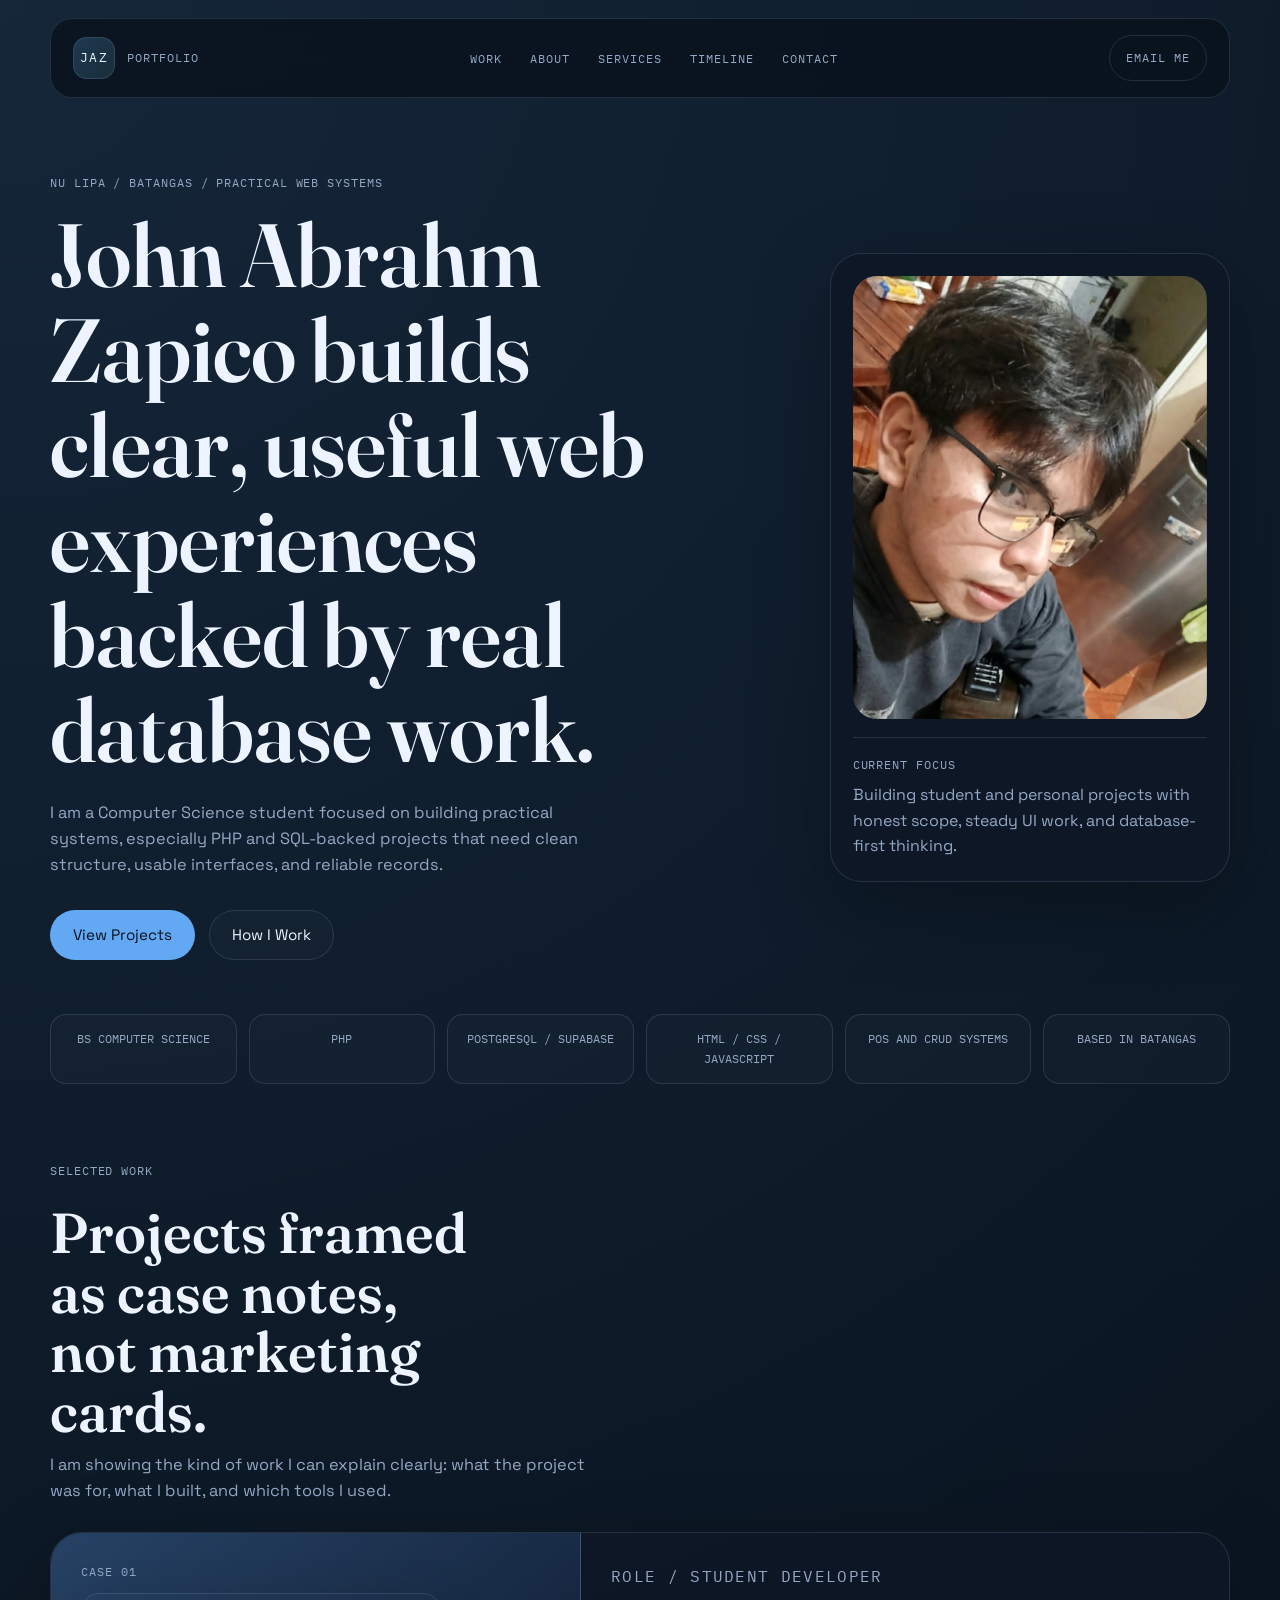
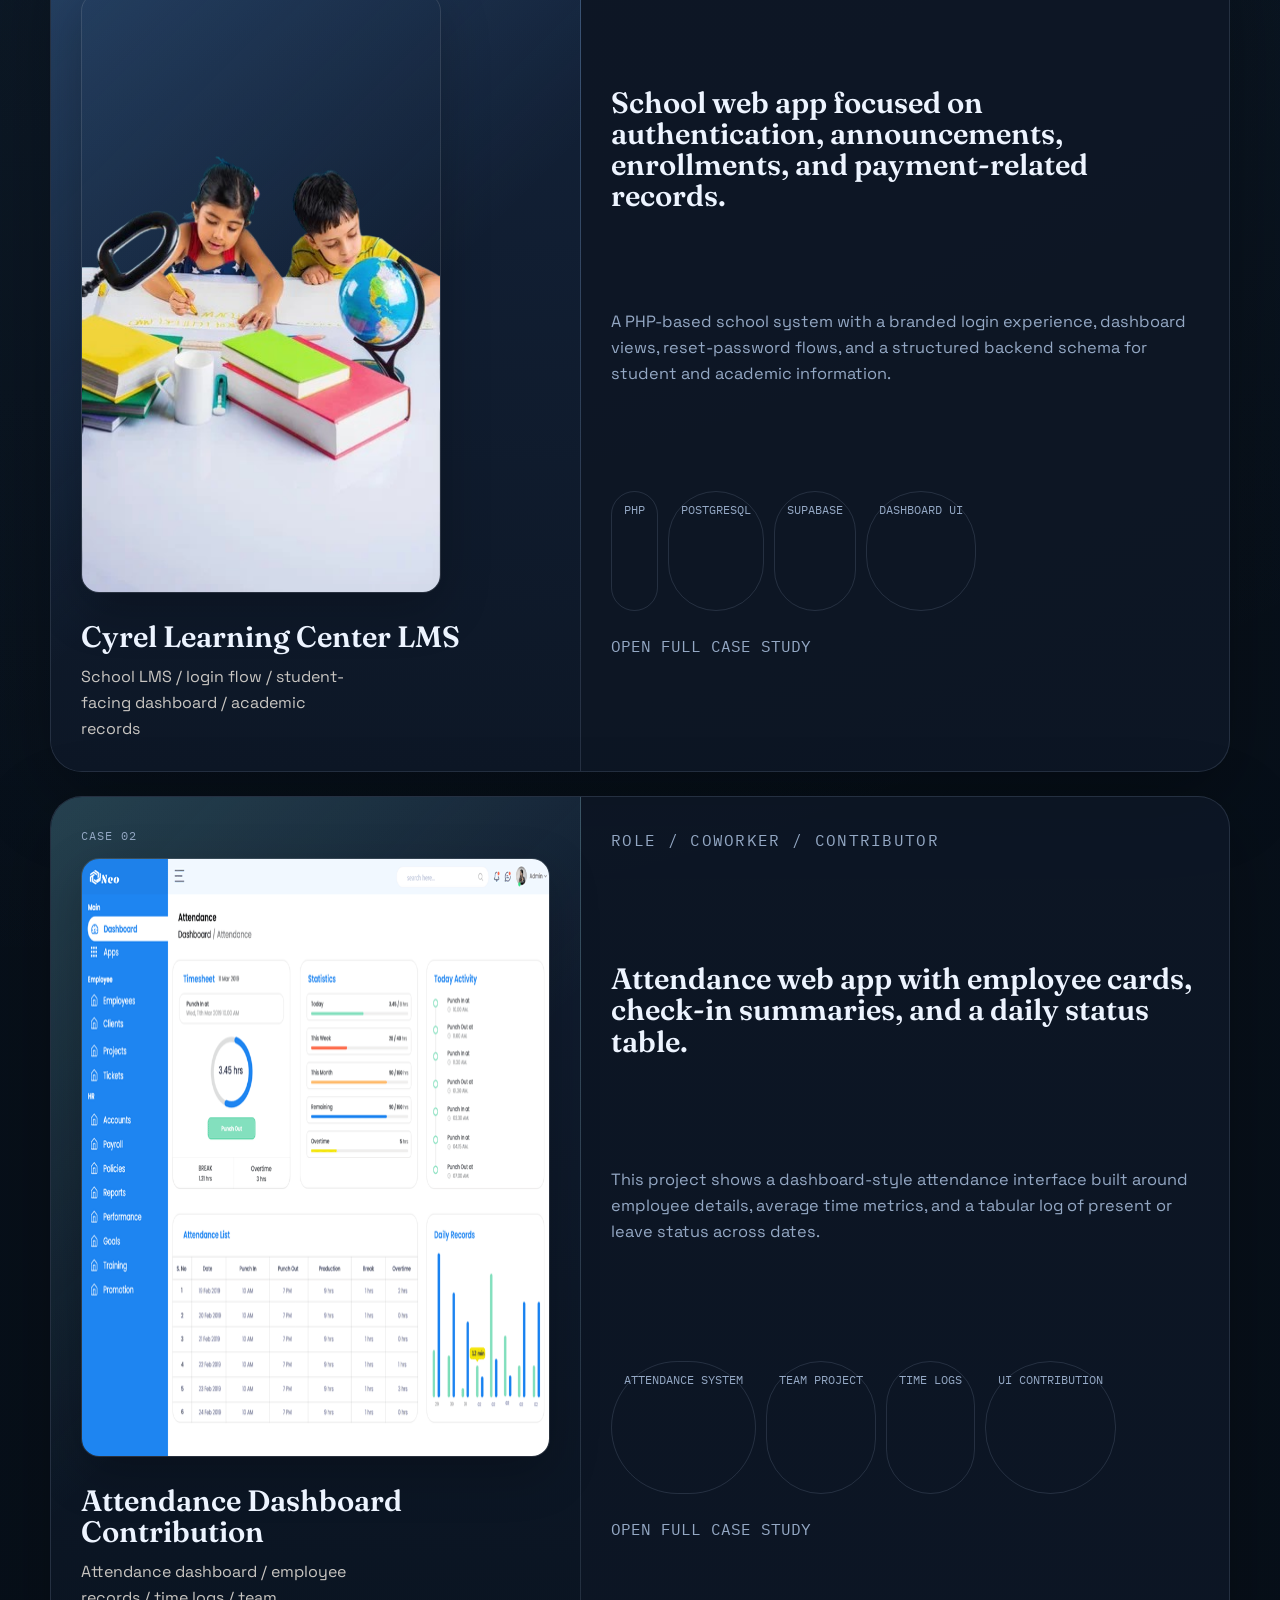
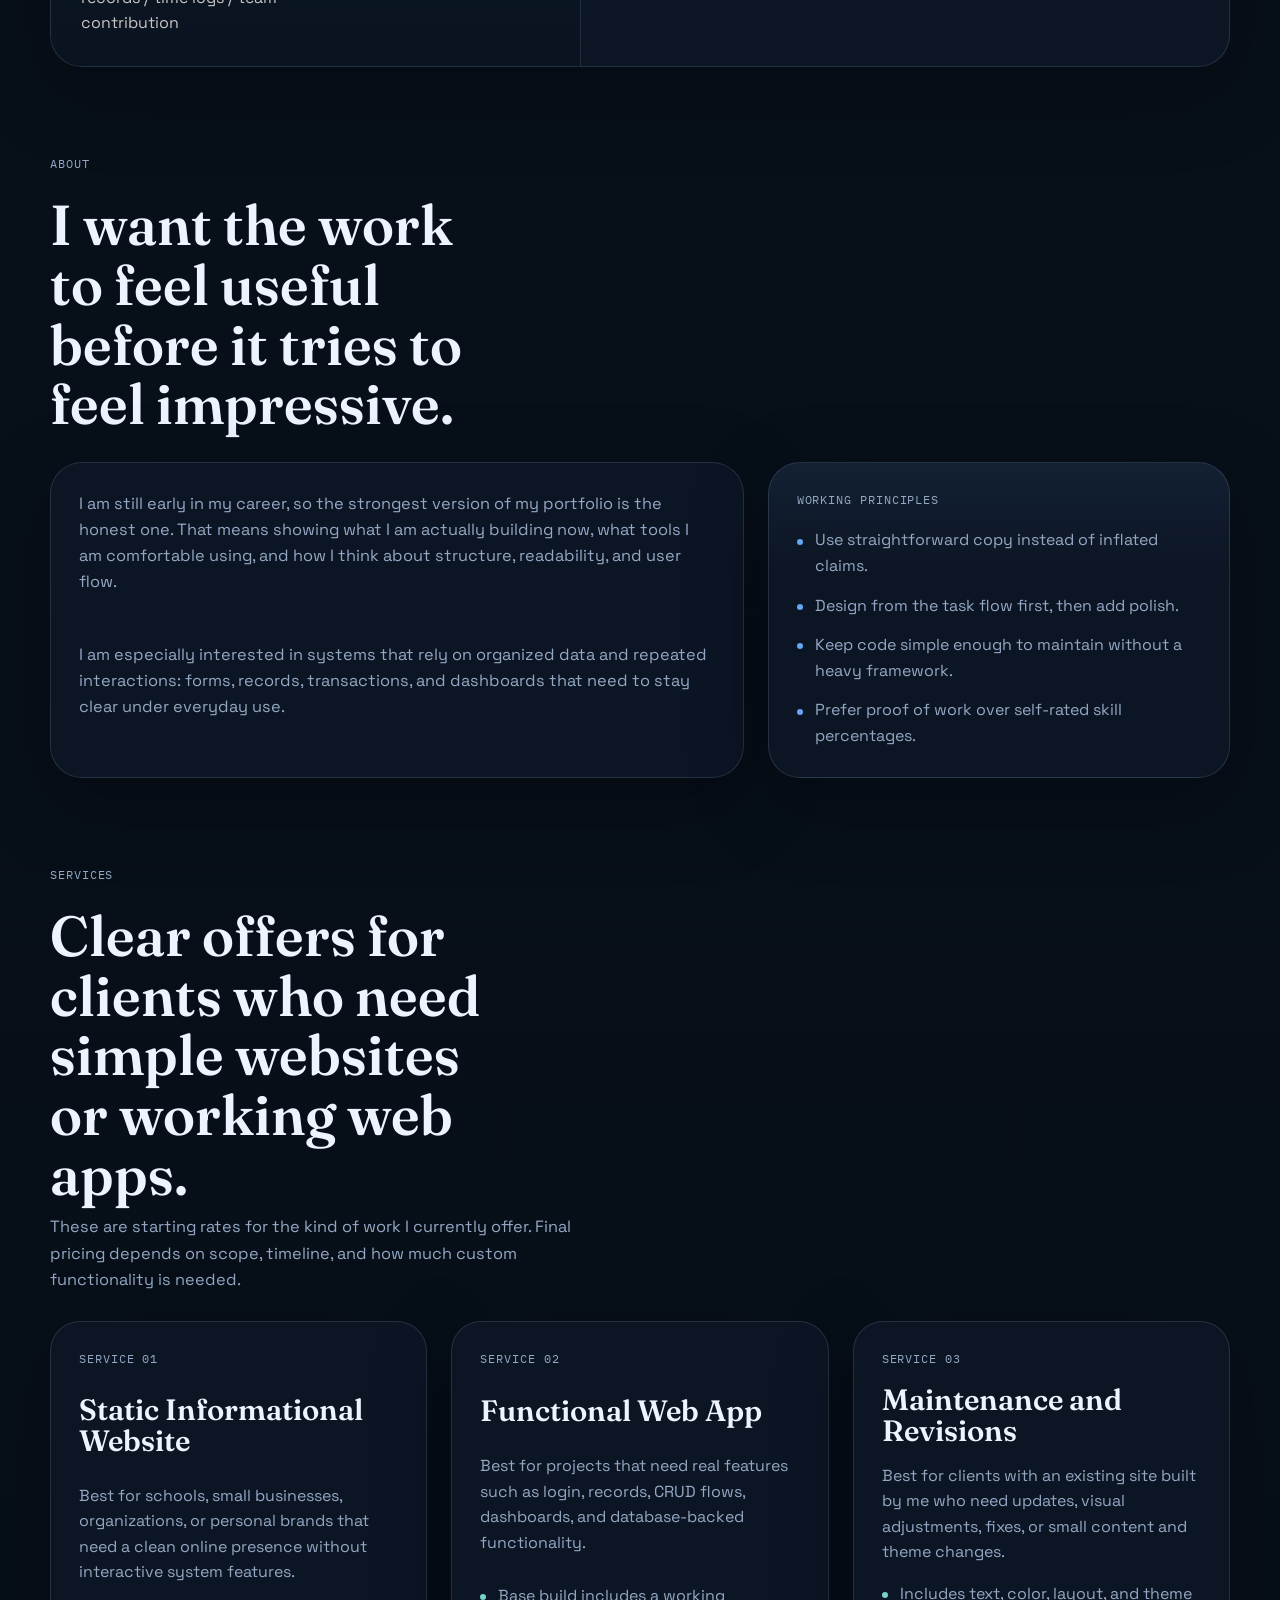
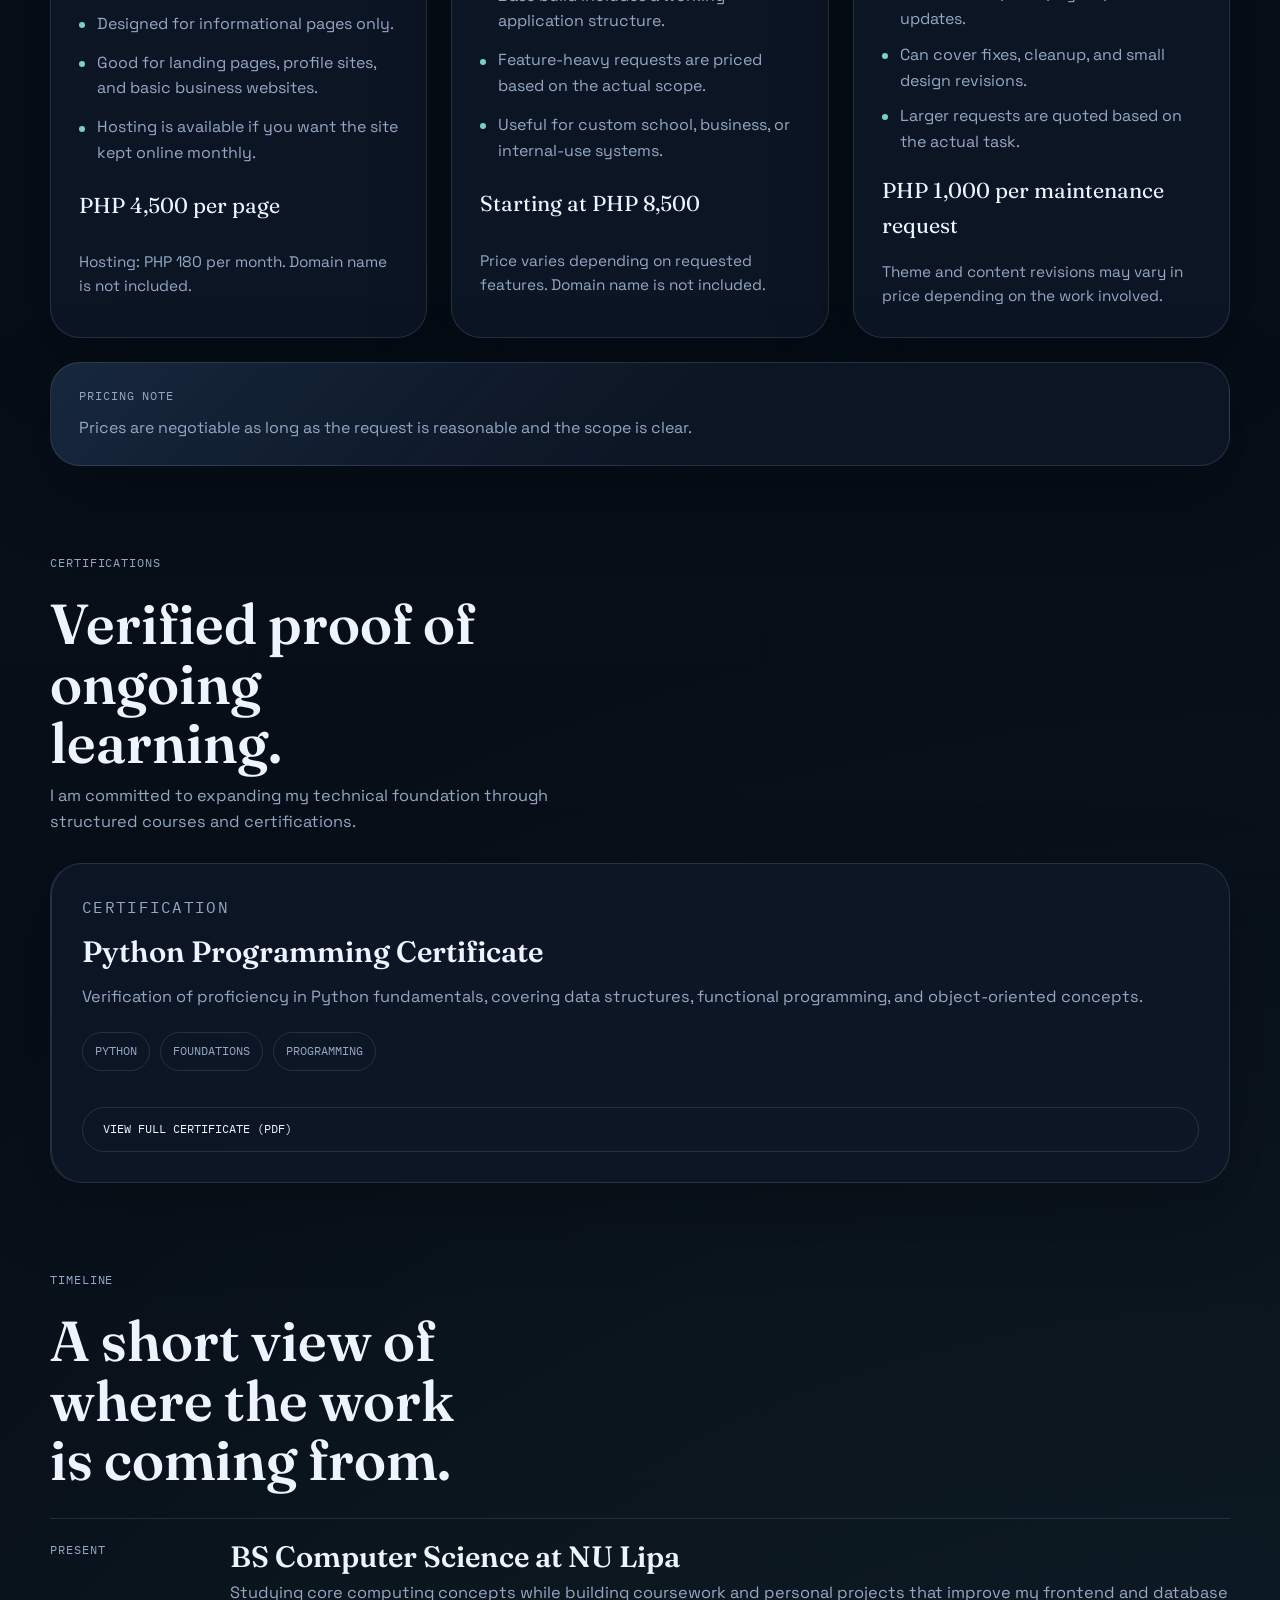
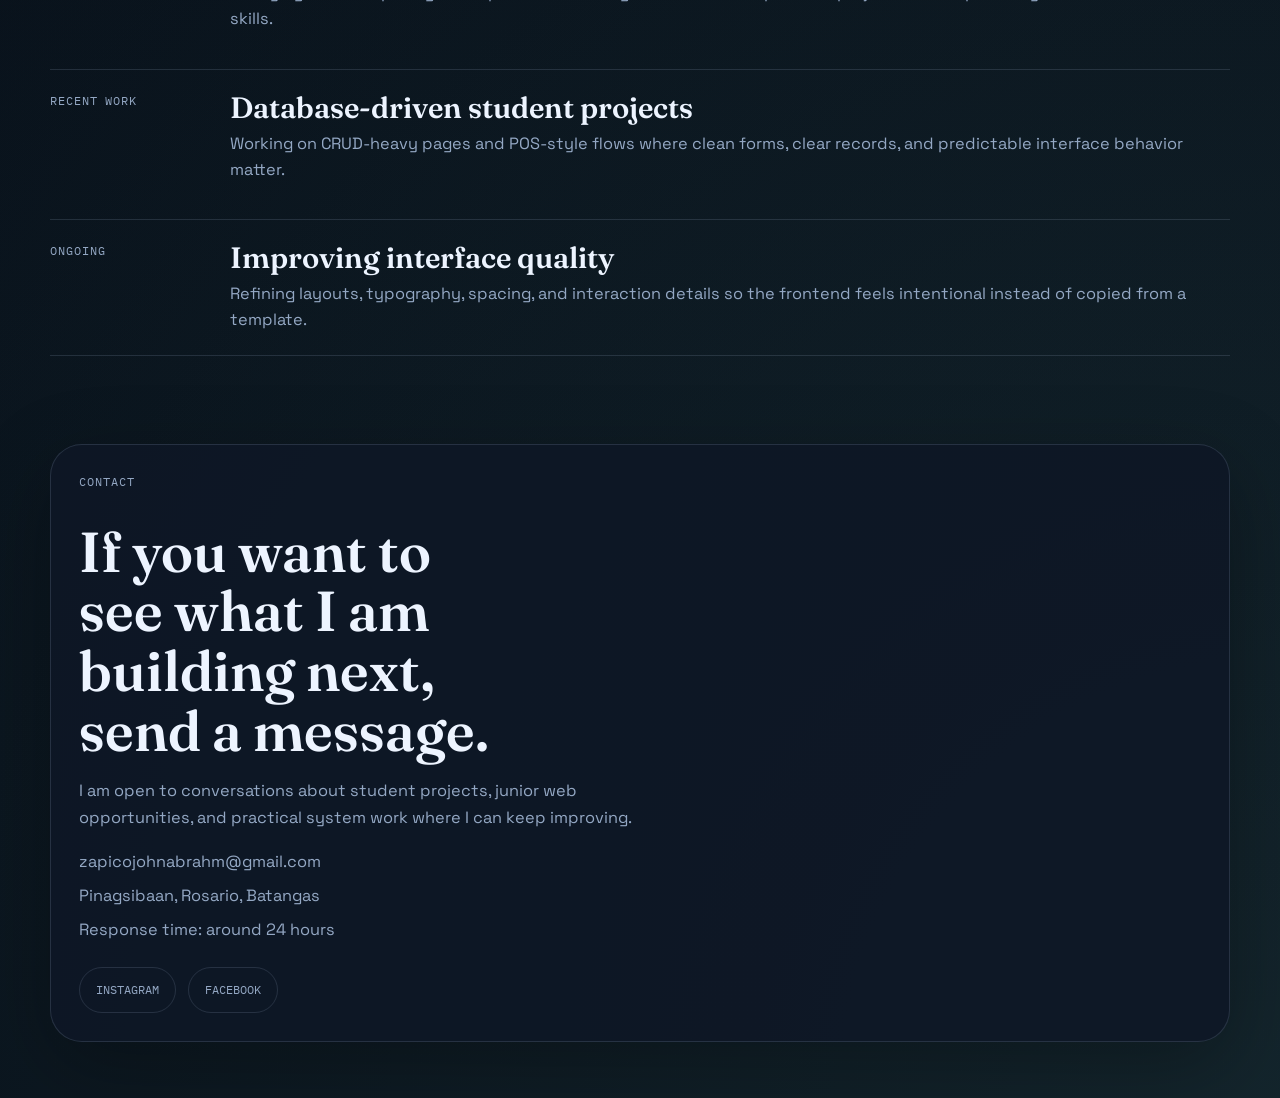
==== commit be114a59: "Update portfolio: Add Certifications section, Python certificate, and sync project assets" ====
--- a/index.html
+++ b/index.html
@@ -4,8 +4,8 @@
     <meta charset="UTF-8">
     <meta name="viewport" content="width=device-width, initial-scale=1.0">
     <title>John Abrahm Zapico | Portfolio</title>
-    <meta name="description" content="Portfolio of John Abrahm Zapico, a Computer Science student at NU Lipa building practical web systems with PHP, MariaDB, HTML, CSS, and JavaScript.">
-    <meta name="keywords" content="John Abrahm Zapico, NU Lipa, portfolio, PHP, MariaDB, POS system, Batangas">
+    <meta name="description" content="Portfolio of John Abrahm Zapico, a Computer Science student at NU Lipa building practical web systems with PHP, SQL-backed apps, HTML, CSS, and JavaScript.">
+    <meta name="keywords" content="John Abrahm Zapico, NU Lipa, portfolio, PHP, PostgreSQL, web app, Batangas">
     <meta name="author" content="John Abrahm Zapico">
     <meta property="og:title" content="John Abrahm Zapico | Portfolio">
     <meta property="og:description" content="Computer Science student building practical web systems and database-backed projects.">
@@ -27,6 +27,7 @@
             <ul class="nav-links">
                 <li><a href="#work">Work</a></li>
                 <li><a href="#about">About</a></li>
+                <li><a href="#services">Services</a></li>
                 <li><a href="#timeline">Timeline</a></li>
                 <li><a href="#contact">Contact</a></li>
             </ul>
@@ -123,20 +124,28 @@
                         <article class="case-study">
                             <div class="case-visual case-visual-portfolio">
                                 <p class="visual-label">Case 02</p>
+                                <img
+                                    src="assets/attendance-dashboard-main.png"
+                                    alt="Attendance dashboard showing employee summary cards and attendance history"
+                                    class="case-shot case-shot-wide"
+                                    width="800"
+                                    height="599"
+                                    loading="lazy"
+                                >
                                 <h3>Attendance Dashboard Contribution</h3>
-                                <p>Attendance tracking / team contribution / live dashboard reference / shared build context</p>
+                                <p>Attendance dashboard / employee records / time logs / team contribution</p>
                             </div>
                             <div class="case-details">
                                 <p class="case-meta">ROLE / Coworker / Contributor</p>
-                                <h3>Contribution work connected to a live attendance dashboard reference rather than a solo-owned product.</h3>
+                                <h3>Attendance web app with employee cards, check-in summaries, and a daily status table.</h3>
                                 <p>
-                                    This entry shows how I contributed within a shared project setup, helping shape attendance-related
-                                    UI and product direction without overstating ownership of the full system.
+                                    This project shows a dashboard-style attendance interface built around employee details,
+                                    average time metrics, and a tabular log of present or leave status across dates.
                                 </p>
                                 <div class="tag-row">
                                     <span>Attendance System</span>
                                     <span>Team Project</span>
-                                    <span>Dashboard Reference</span>
+                                    <span>Time Logs</span>
                                     <span>UI Contribution</span>
                                 </div>
                                 <p class="case-cta">Open full case study</p>
@@ -177,6 +186,101 @@
                 </div>
             </section>
 
+            <section id="services" class="content-section">
+                <div class="section-heading fade-in">
+                    <p class="eyebrow">Services</p>
+                    <h2>Clear offers for clients who need simple websites or working web apps.</h2>
+                    <p class="section-intro">
+                        These are starting rates for the kind of work I currently offer. Final pricing depends on scope,
+                        timeline, and how much custom functionality is needed.
+                    </p>
+                </div>
+
+                <div class="services-grid">
+                    <article class="service-card fade-in">
+                        <p class="case-meta">Service 01</p>
+                        <h3>Static Informational Website</h3>
+                        <p>
+                            Best for schools, small businesses, organizations, or personal brands that need a clean online
+                            presence without interactive system features.
+                        </p>
+                        <ul class="service-list">
+                            <li>Designed for informational pages only.</li>
+                            <li>Good for landing pages, profile sites, and basic business websites.</li>
+                            <li>Hosting is available if you want the site kept online monthly.</li>
+                        </ul>
+                        <div class="service-price">PHP 4,500 per page</div>
+                        <p class="service-note">Hosting: PHP 180 per month. Domain name is not included.</p>
+                    </article>
+
+                    <article class="service-card fade-in">
+                        <p class="case-meta">Service 02</p>
+                        <h3>Functional Web App</h3>
+                        <p>
+                            Best for projects that need real features such as login, records, CRUD flows, dashboards,
+                            and database-backed functionality.
+                        </p>
+                        <ul class="service-list">
+                            <li>Base build includes a working application structure.</li>
+                            <li>Feature-heavy requests are priced based on the actual scope.</li>
+                            <li>Useful for custom school, business, or internal-use systems.</li>
+                        </ul>
+                        <div class="service-price">Starting at PHP 8,500</div>
+                        <p class="service-note">Price varies depending on requested features. Domain name is not included.</p>
+                    </article>
+
+                    <article class="service-card fade-in">
+                        <p class="case-meta">Service 03</p>
+                        <h3>Maintenance and Revisions</h3>
+                        <p>
+                            Best for clients with an existing site built by me who need updates, visual adjustments,
+                            fixes, or small content and theme changes.
+                        </p>
+                        <ul class="service-list">
+                            <li>Includes text, color, layout, and theme updates.</li>
+                            <li>Can cover fixes, cleanup, and small design revisions.</li>
+                            <li>Larger requests are quoted based on the actual task.</li>
+                        </ul>
+                        <div class="service-price">PHP 1,000 per maintenance request</div>
+                        <p class="service-note">Theme and content revisions may vary in price depending on the work involved.</p>
+                    </article>
+                </div>
+
+                <div class="services-footer fade-in">
+                    <p class="note-label">Pricing Note</p>
+                    <p>Prices are negotiable as long as the request is reasonable and the scope is clear.</p>
+                </div>
+            </section>
+
+            <section id="certifications" class="content-section">
+                <div class="section-heading fade-in">
+                    <p class="eyebrow">Certifications</p>
+                    <h2>Verified proof of ongoing learning.</h2>
+                    <p class="section-intro">
+                        I am committed to expanding my technical foundation through structured courses and certifications.
+                    </p>
+                </div>
+
+                <div class="case-list">
+                    <article class="case-study fade-in" style="grid-template-columns: 1fr;">
+                        <div class="case-details" style="border-left: 1px solid var(--line); border-radius: 32px;">
+                            <p class="case-meta">Certification</p>
+                            <h3>Python Programming Certificate</h3>
+                            <p>
+                                Verification of proficiency in Python fundamentals, covering data structures, 
+                                functional programming, and object-oriented concepts.
+                            </p>
+                            <div class="tag-row">
+                                <span>Python</span>
+                                <span>Foundations</span>
+                                <span>Programming</span>
+                            </div>
+                            <a href="assets/python-certificate.pdf" target="_blank" class="case-cta" style="display: inline-block; margin-top: 20px; border: 1px solid var(--line); padding: 12px 20px; border-radius: 999px;">View Full Certificate (PDF)</a>
+                        </div>
+                    </article>
+                </div>
+            </section>
+
             <section id="timeline" class="content-section">
                 <div class="section-heading fade-in">
                     <p class="eyebrow">Timeline</p>
--- a/style.css
+++ b/style.css
@@ -1,13 +1,13 @@
 :root {
-    --bg: #13110f;
-    --bg-soft: #181512;
-    --surface: rgba(28, 25, 22, 0.88);
-    --surface-strong: #201c18;
-    --line: rgba(243, 237, 228, 0.12);
-    --text: #f3ede4;
-    --muted: #a79d91;
-    --accent: #c96b3b;
-    --accent-soft: #6f7c86;
+    --bg: #08111b;
+    --bg-soft: #0d1726;
+    --surface: rgba(14, 23, 38, 0.88);
+    --surface-strong: #132036;
+    --line: rgba(168, 187, 214, 0.16);
+    --text: #edf4ff;
+    --muted: #94a8c4;
+    --accent: #62a8f2;
+    --accent-soft: #76d2c7;
     --shadow: 0 24px 80px rgba(0, 0, 0, 0.28);
     --font-heading: "Fraunces", serif;
     --font-body: "Space Grotesk", sans-serif;
@@ -27,9 +27,9 @@
 body {
     min-height: 100vh;
     background:
-        radial-gradient(circle at top left, rgba(201, 107, 59, 0.12), transparent 34%),
-        radial-gradient(circle at bottom right, rgba(111, 124, 134, 0.14), transparent 28%),
-        linear-gradient(180deg, #13110f 0%, #110f0d 100%);
+        radial-gradient(circle at top left, rgba(98, 168, 242, 0.14), transparent 34%),
+        radial-gradient(circle at bottom right, rgba(118, 210, 199, 0.12), transparent 28%),
+        linear-gradient(180deg, #08111b 0%, #060d17 100%);
     color: var(--text);
     font-family: var(--font-body);
     line-height: 1.6;
@@ -72,7 +72,7 @@
     padding: 16px 22px;
     border: 1px solid var(--line);
     border-radius: 22px;
-    background: rgba(19, 17, 15, 0.78);
+    background: rgba(8, 17, 27, 0.78);
     backdrop-filter: blur(16px);
 }
 
@@ -104,7 +104,7 @@
     height: 42px;
     border: 1px solid var(--line);
     border-radius: 14px;
-    background: linear-gradient(135deg, rgba(201, 107, 59, 0.24), rgba(111, 124, 134, 0.12));
+    background: linear-gradient(135deg, rgba(98, 168, 242, 0.24), rgba(118, 210, 199, 0.14));
     font-size: 0.84rem;
 }
 
@@ -227,7 +227,7 @@
 
 .btn-primary {
     background: var(--accent);
-    color: #160f0b;
+    color: #07111d;
 }
 
 .btn-secondary {
@@ -253,7 +253,7 @@
 .portrait-frame {
     overflow: hidden;
     border-radius: 24px;
-    background: linear-gradient(180deg, rgba(201, 107, 59, 0.18), rgba(111, 124, 134, 0.12));
+    background: linear-gradient(180deg, rgba(98, 168, 242, 0.18), rgba(118, 210, 199, 0.12));
     aspect-ratio: 0.8 / 1;
 }
 
@@ -353,6 +353,10 @@
     box-shadow: 0 16px 50px rgba(0, 0, 0, 0.22);
 }
 
+.case-shot-wide {
+    max-width: 100%;
+}
+
 .case-visual p:last-child {
     max-width: 28ch;
     color: rgba(243, 237, 228, 0.82);
@@ -360,14 +364,14 @@
 
 .case-visual-pos {
     background:
-        linear-gradient(135deg, rgba(201, 107, 59, 0.22), transparent 54%),
-        linear-gradient(180deg, #241a14 0%, #191512 100%);
+        linear-gradient(135deg, rgba(98, 168, 242, 0.24), transparent 54%),
+        linear-gradient(180deg, #132239 0%, #0d1726 100%);
 }
 
 .case-visual-portfolio {
     background:
-        linear-gradient(135deg, rgba(111, 124, 134, 0.28), transparent 52%),
-        linear-gradient(180deg, #171514 0%, #121110 100%);
+        linear-gradient(135deg, rgba(118, 210, 199, 0.2), transparent 52%),
+        linear-gradient(180deg, #111d31 0%, #0a1421 100%);
 }
 
 .case-details {
@@ -447,7 +451,7 @@
     padding: 14px 18px;
     border: 1px solid var(--line);
     border-radius: 999px;
-    background: rgba(19, 17, 15, 0.86);
+    background: rgba(8, 17, 27, 0.86);
     box-shadow: 0 16px 48px rgba(0, 0, 0, 0.28);
     color: var(--text);
     font-family: var(--font-meta);
@@ -523,7 +527,7 @@
 .project-logo-shot {
     max-width: 360px;
     margin: 0 auto;
-    background: linear-gradient(180deg, rgba(201, 107, 59, 0.08), rgba(255, 255, 255, 0.02));
+    background: linear-gradient(180deg, rgba(98, 168, 242, 0.1), rgba(255, 255, 255, 0.02));
 }
 
 .project-hero-reference {
@@ -532,8 +536,8 @@
     justify-content: flex-end;
     min-height: 100%;
     background:
-        linear-gradient(135deg, rgba(201, 107, 59, 0.16), transparent 50%),
-        linear-gradient(180deg, #1d1916 0%, #151311 100%);
+        linear-gradient(135deg, rgba(98, 168, 242, 0.16), transparent 50%),
+        linear-gradient(180deg, #112035 0%, #0a1421 100%);
 }
 
 .project-hero-reference h3 {
@@ -591,6 +595,36 @@
     background: var(--accent);
 }
 
+.stack-logo-row {
+    display: grid;
+    grid-template-columns: repeat(5, minmax(0, 1fr));
+    gap: 12px;
+    padding-bottom: 6px;
+}
+
+.stack-logo-card {
+    display: grid;
+    gap: 10px;
+    justify-items: center;
+    padding: 14px 12px;
+    border: 1px solid var(--line);
+    border-radius: 20px;
+    background: rgba(255, 255, 255, 0.02);
+}
+
+.stack-logo-card figcaption {
+    color: var(--muted);
+    font-family: var(--font-meta);
+    font-size: 0.72rem;
+    text-transform: uppercase;
+}
+
+.stack-logo {
+    width: 44px;
+    height: 44px;
+    object-fit: contain;
+}
+
 .project-gallery {
     display: grid;
     gap: 16px;
@@ -691,8 +725,8 @@
     gap: 14px;
     align-content: end;
     background:
-        linear-gradient(135deg, rgba(111, 124, 134, 0.18), transparent 58%),
-        linear-gradient(180deg, #1a1816 0%, #151311 100%);
+        linear-gradient(135deg, rgba(118, 210, 199, 0.16), transparent 58%),
+        linear-gradient(180deg, #102035 0%, #0a1421 100%);
 }
 
 .project-pager {
@@ -719,6 +753,75 @@
     box-shadow: 0 28px 80px rgba(0, 0, 0, 0.3);
 }
 
+.services-grid {
+    display: grid;
+    grid-template-columns: repeat(3, minmax(0, 1fr));
+    gap: 24px;
+}
+
+.service-card,
+.services-footer {
+    border: 1px solid var(--line);
+    border-radius: 30px;
+    background: var(--surface);
+    box-shadow: var(--shadow);
+}
+
+.service-card {
+    display: grid;
+    gap: 16px;
+    padding: 28px;
+}
+
+.service-card p,
+.services-footer p:last-child {
+    color: var(--muted);
+}
+
+.service-list {
+    display: grid;
+    gap: 10px;
+}
+
+.service-list li {
+    position: relative;
+    padding-left: 18px;
+    color: var(--muted);
+}
+
+.service-list li::before {
+    content: "";
+    position: absolute;
+    top: 0.7em;
+    left: 0;
+    width: 6px;
+    height: 6px;
+    border-radius: 50%;
+    background: var(--accent-soft);
+}
+
+.service-price {
+    padding-top: 4px;
+    color: var(--text);
+    font-family: var(--font-heading);
+    font-size: 1.35rem;
+}
+
+.service-note {
+    color: var(--muted);
+    font-size: 0.96rem;
+}
+
+.services-footer {
+    display: grid;
+    gap: 10px;
+    margin-top: 24px;
+    padding: 24px 28px;
+    background:
+        linear-gradient(135deg, rgba(98, 168, 242, 0.12), transparent 54%),
+        var(--surface);
+}
+
 .split-grid {
     display: grid;
     grid-template-columns: minmax(0, 1.2fr) minmax(280px, 0.8fr);
@@ -738,7 +841,7 @@
 
 .principles-card {
     background:
-        linear-gradient(180deg, rgba(201, 107, 59, 0.08), transparent 34%),
+        linear-gradient(180deg, rgba(98, 168, 242, 0.08), transparent 34%),
         var(--surface);
 }
 
@@ -838,6 +941,8 @@
     .project-hero,
     .project-grid,
     .project-pager,
+    .services-grid,
+    .stack-logo-row,
     .screenshot-grid,
     .split-grid,
     .case-study {
@@ -852,6 +957,10 @@
 
     .proof-strip {
         grid-template-columns: repeat(2, minmax(0, 1fr));
+    }
+
+    .stack-logo-row {
+        grid-template-columns: repeat(3, minmax(0, 1fr));
     }
 
     .gallery-stage {
@@ -906,6 +1015,10 @@
 
     .proof-strip {
         grid-template-columns: 1fr;
+    }
+
+    .stack-logo-row {
+        grid-template-columns: repeat(2, minmax(0, 1fr));
     }
 
     .floating-back {
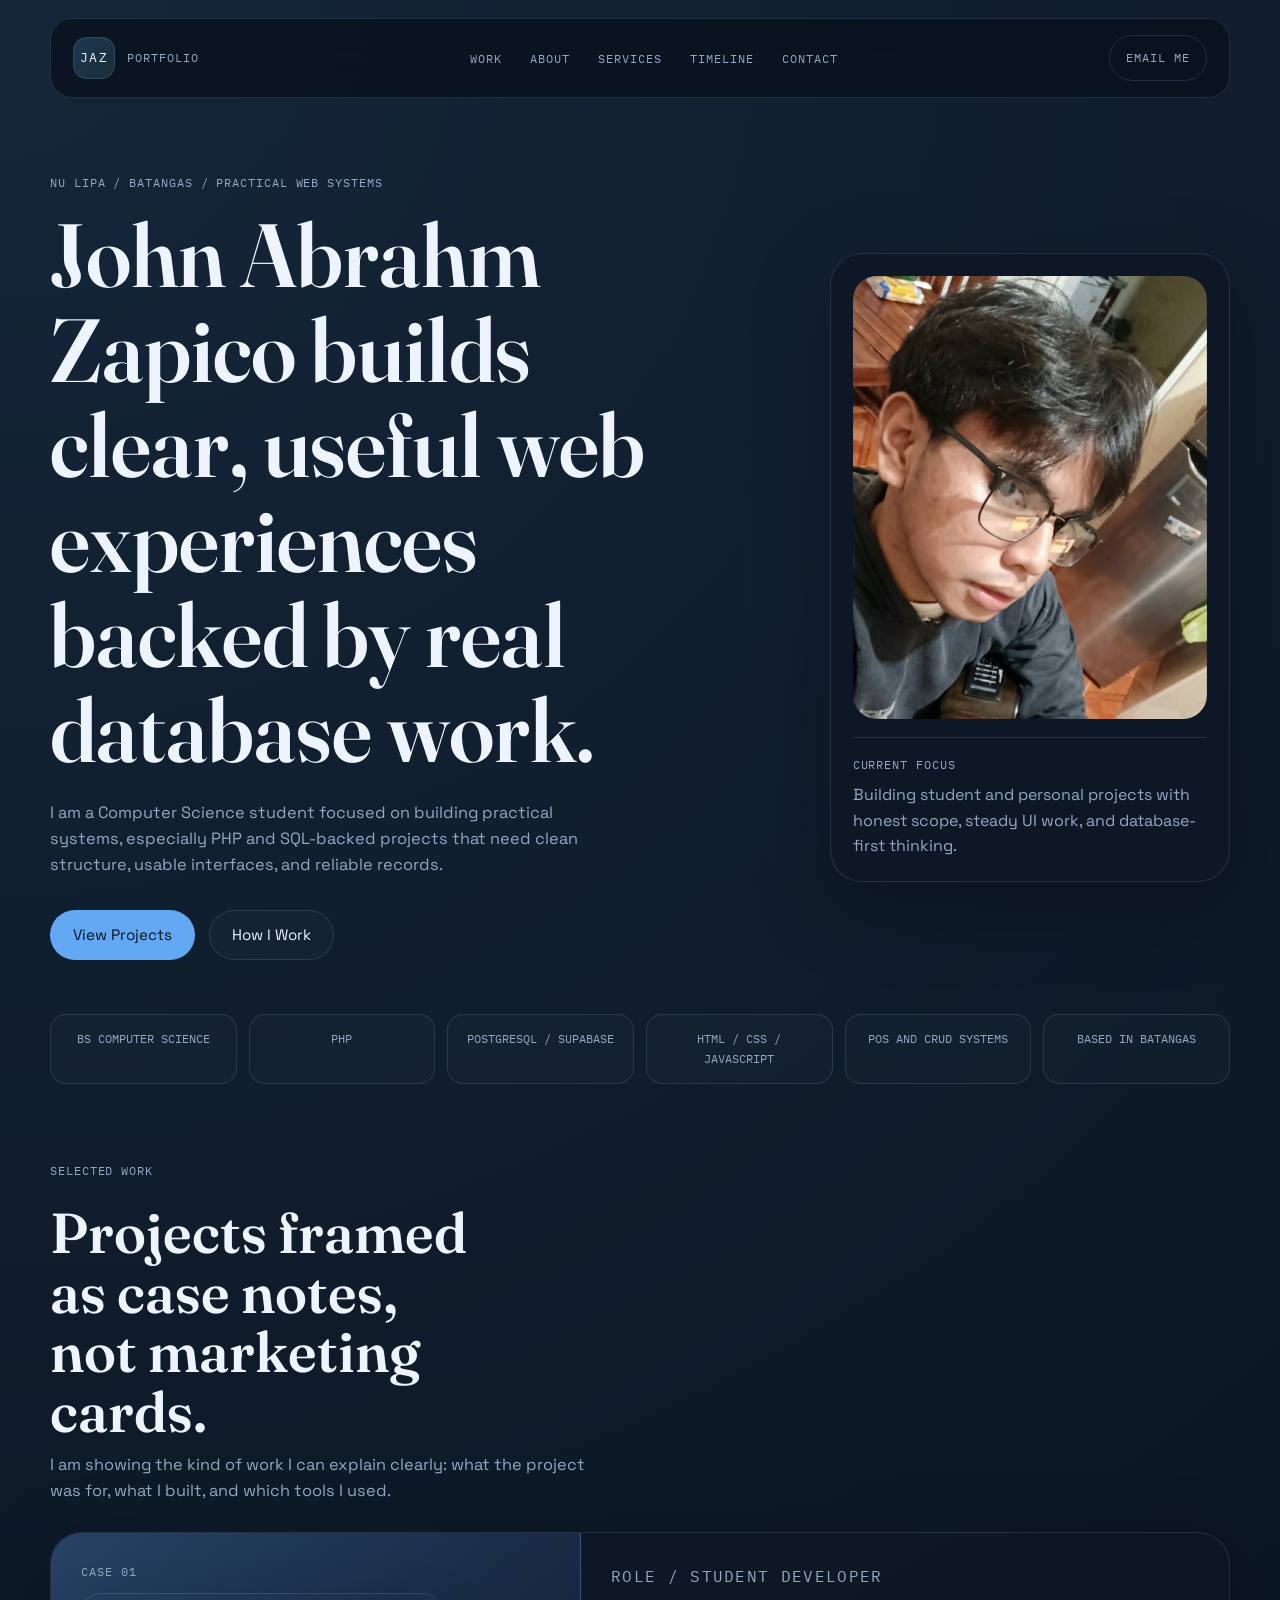
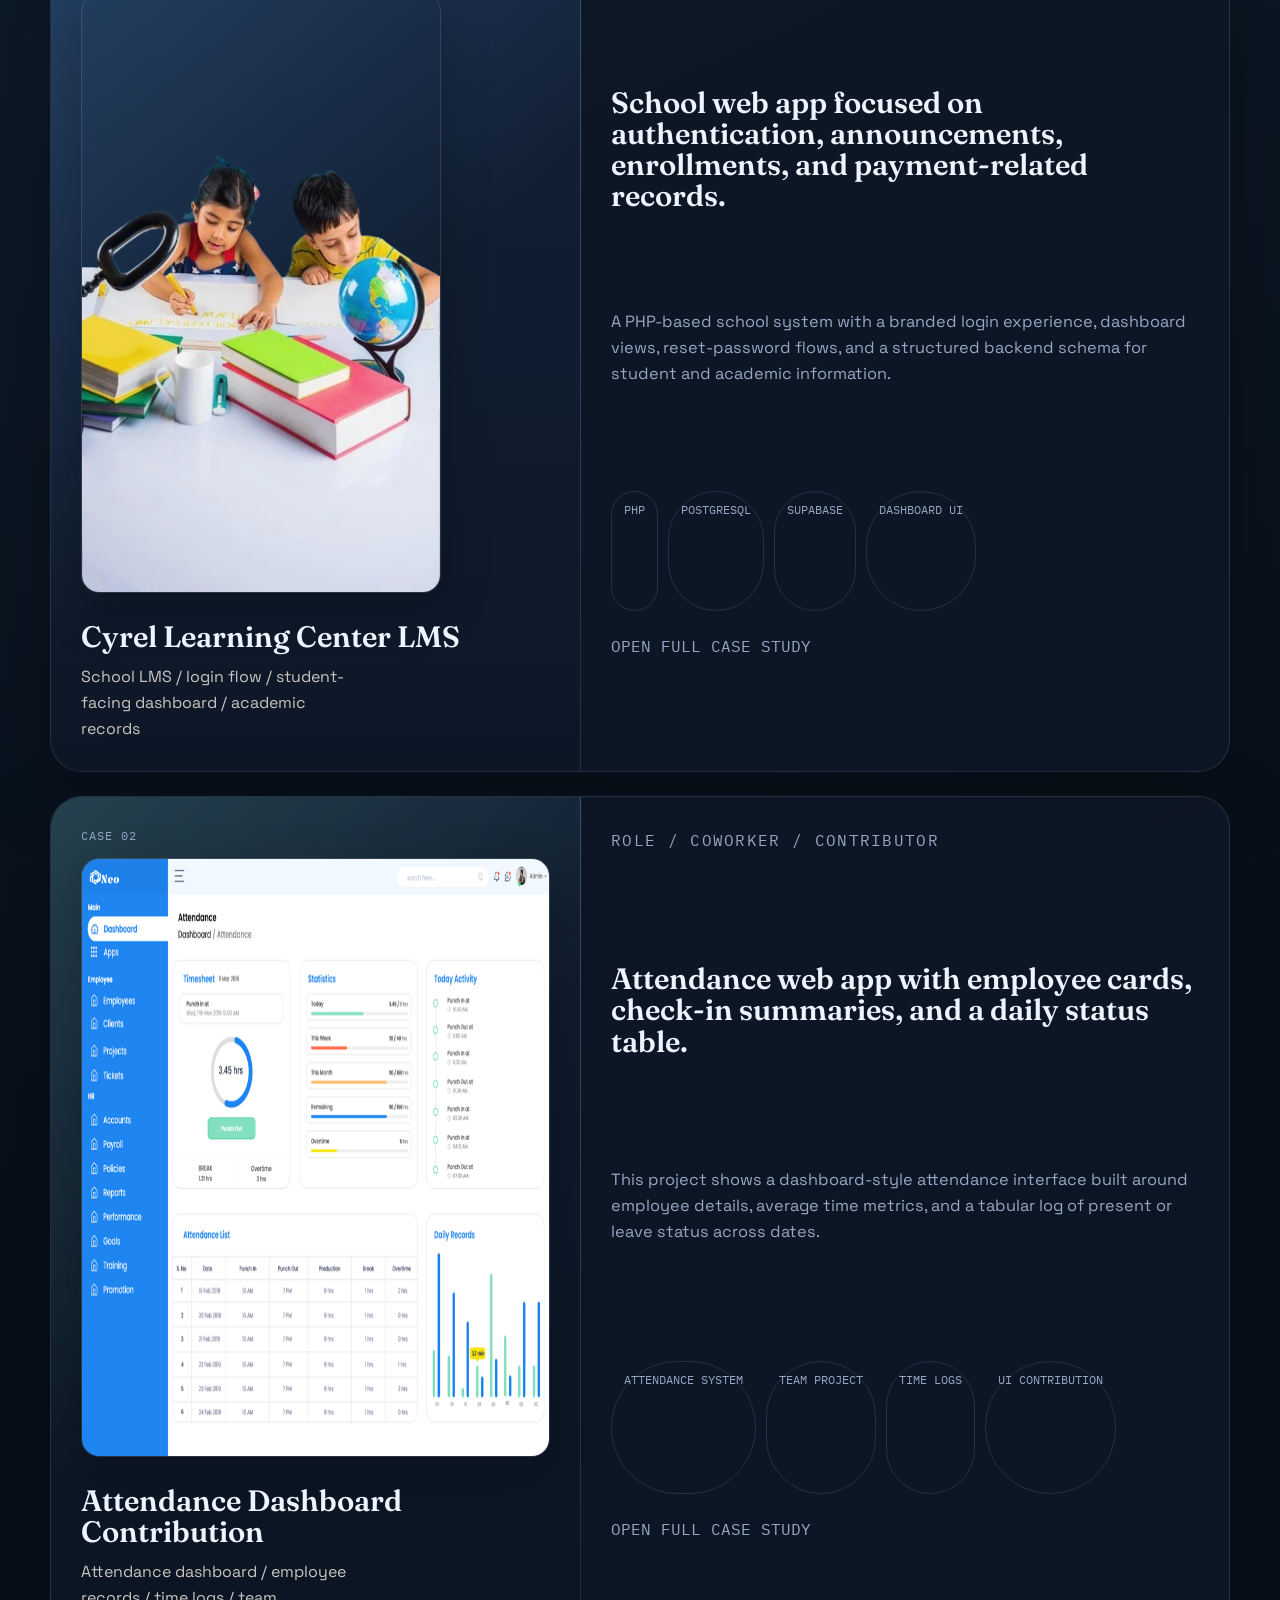
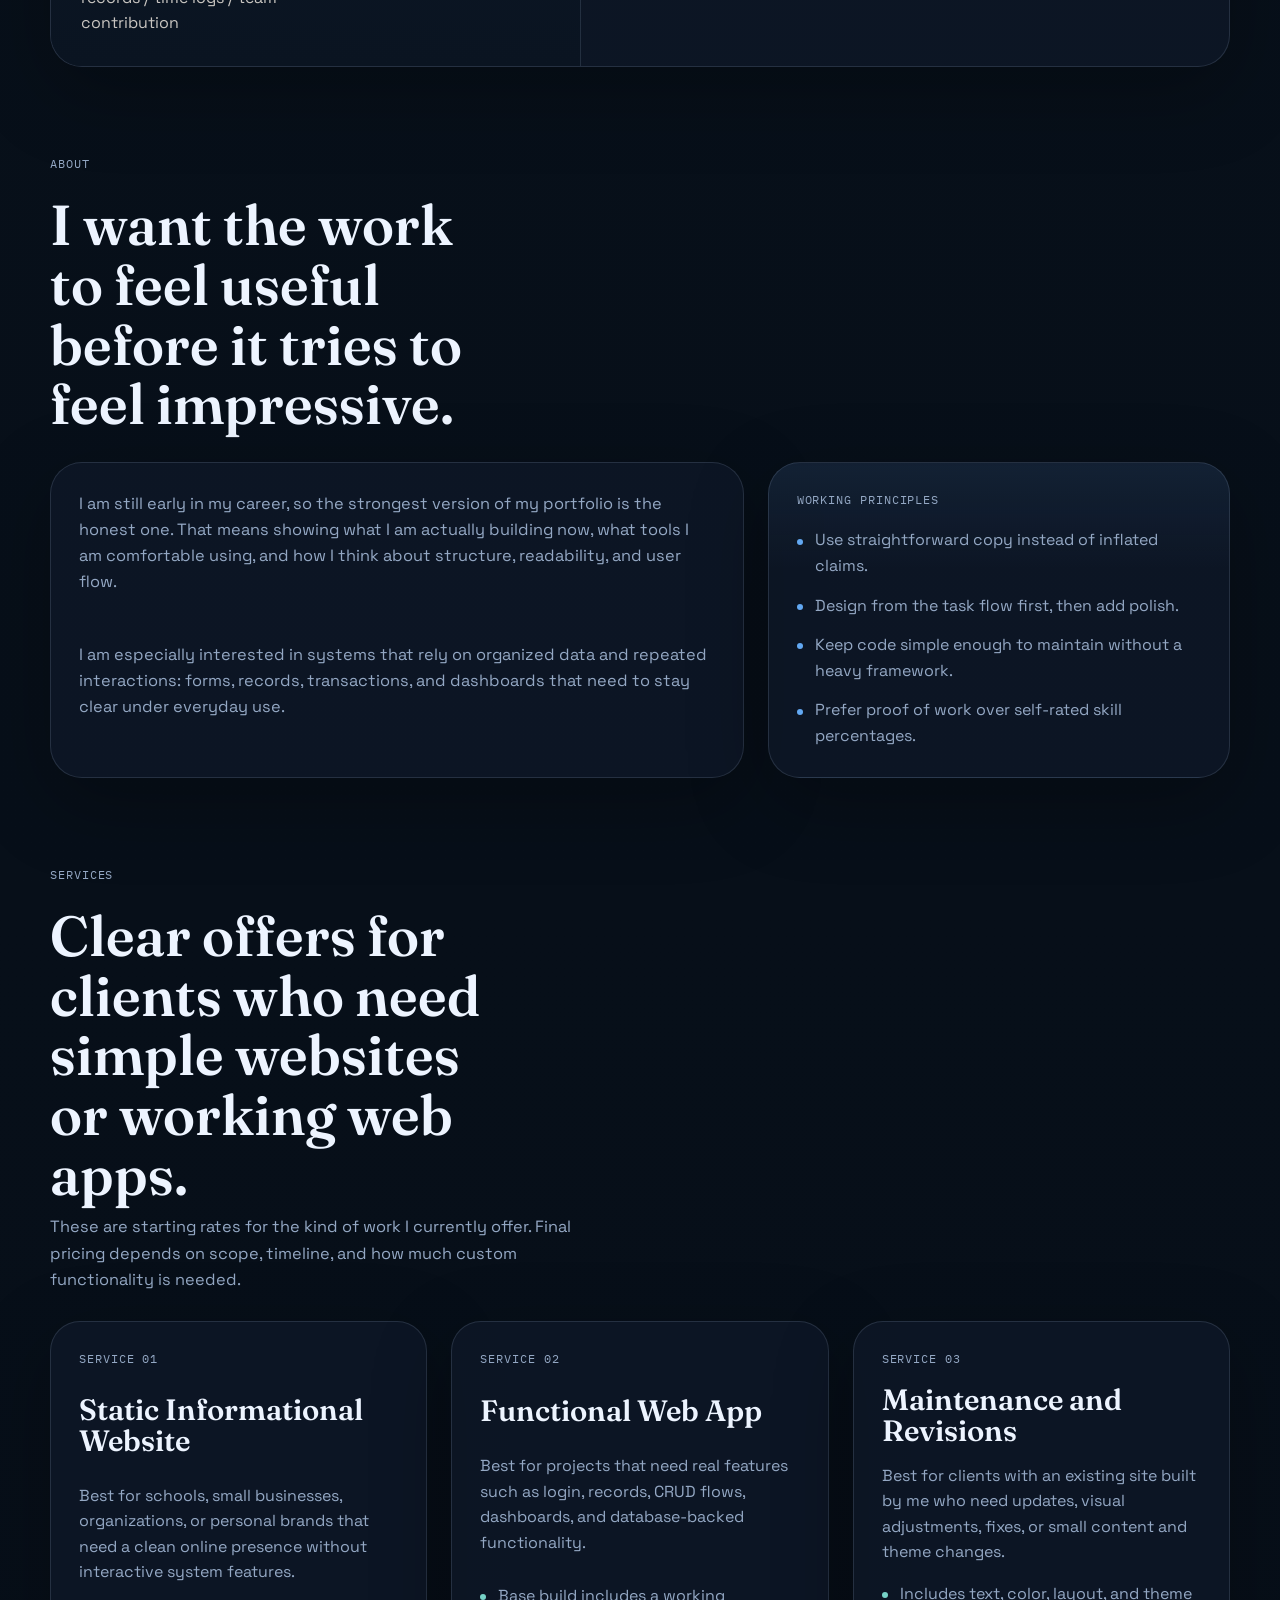
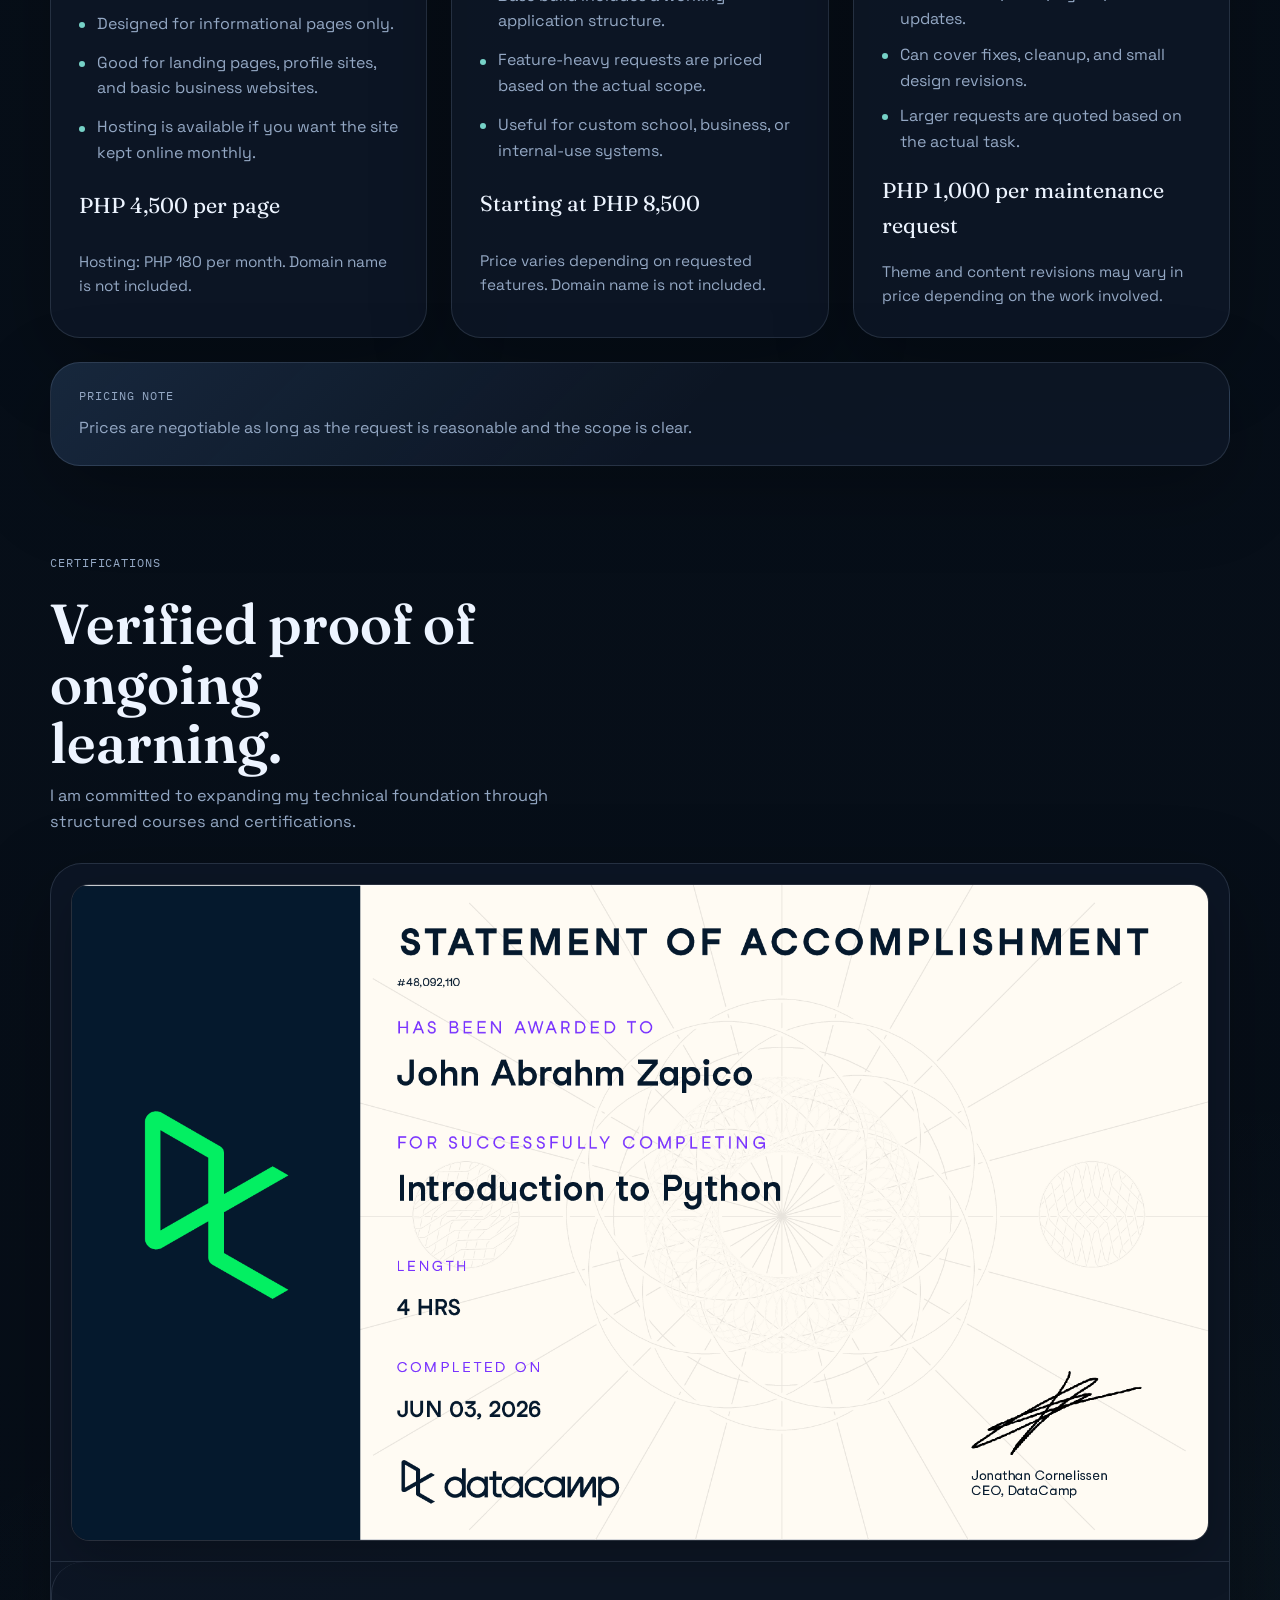
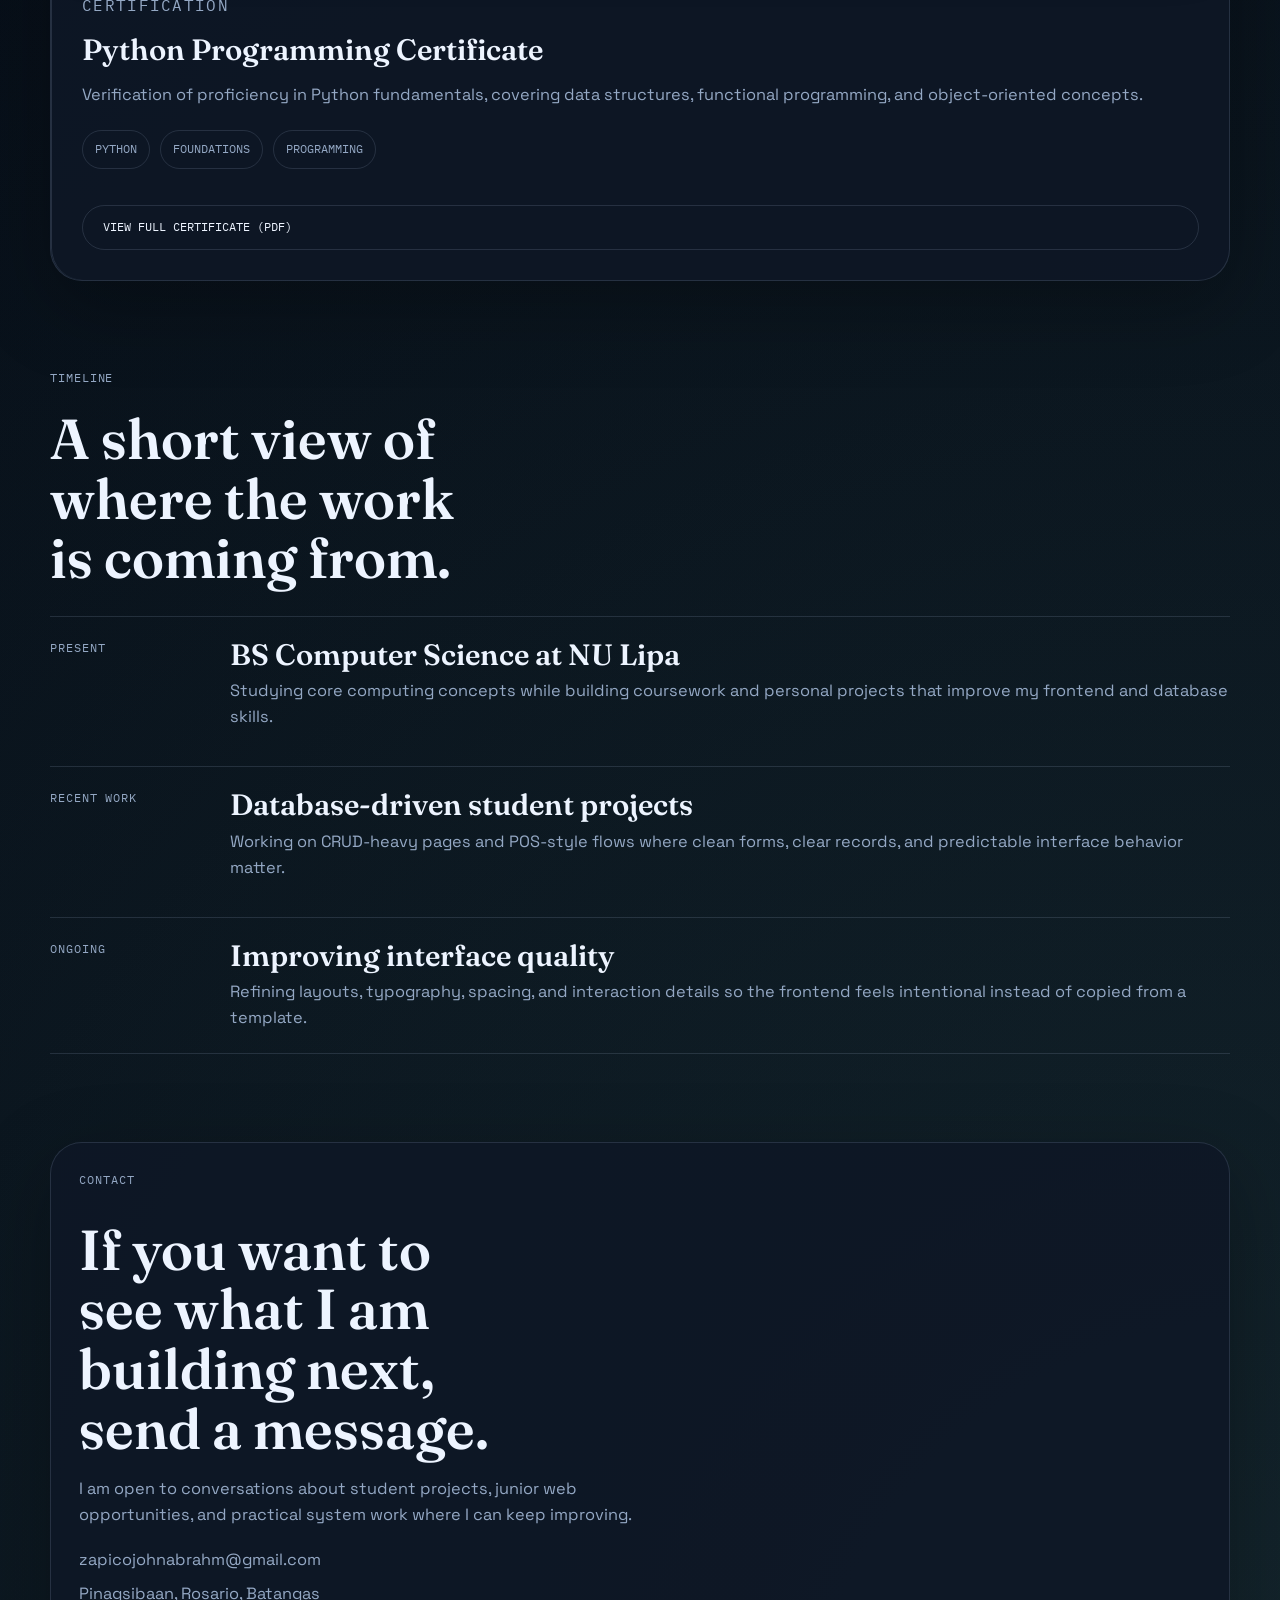
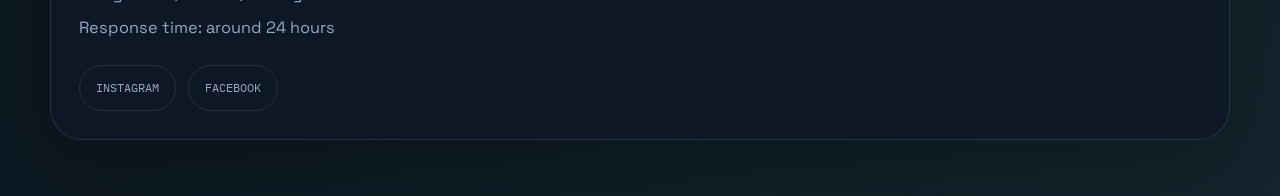
==== commit 17f29bb6: "added more image" ====
--- a/index.html
+++ b/index.html
@@ -263,6 +263,15 @@
 
                 <div class="case-list">
                     <article class="case-study fade-in" style="grid-template-columns: 1fr;">
+                        <div class="case-visual" style="border-right: none; border-bottom: 1px solid var(--line); min-height: auto; padding: 20px;">
+                            <img
+                                src="assets/python-certificate.png"
+                                alt="Python Programming Certificate"
+                                class="case-shot case-shot-wide"
+                                style="max-width: 100%; height: auto; margin: 0 auto;"
+                                loading="lazy"
+                            >
+                        </div>
                         <div class="case-details" style="border-left: 1px solid var(--line); border-radius: 32px;">
                             <p class="case-meta">Certification</p>
                             <h3>Python Programming Certificate</h3>
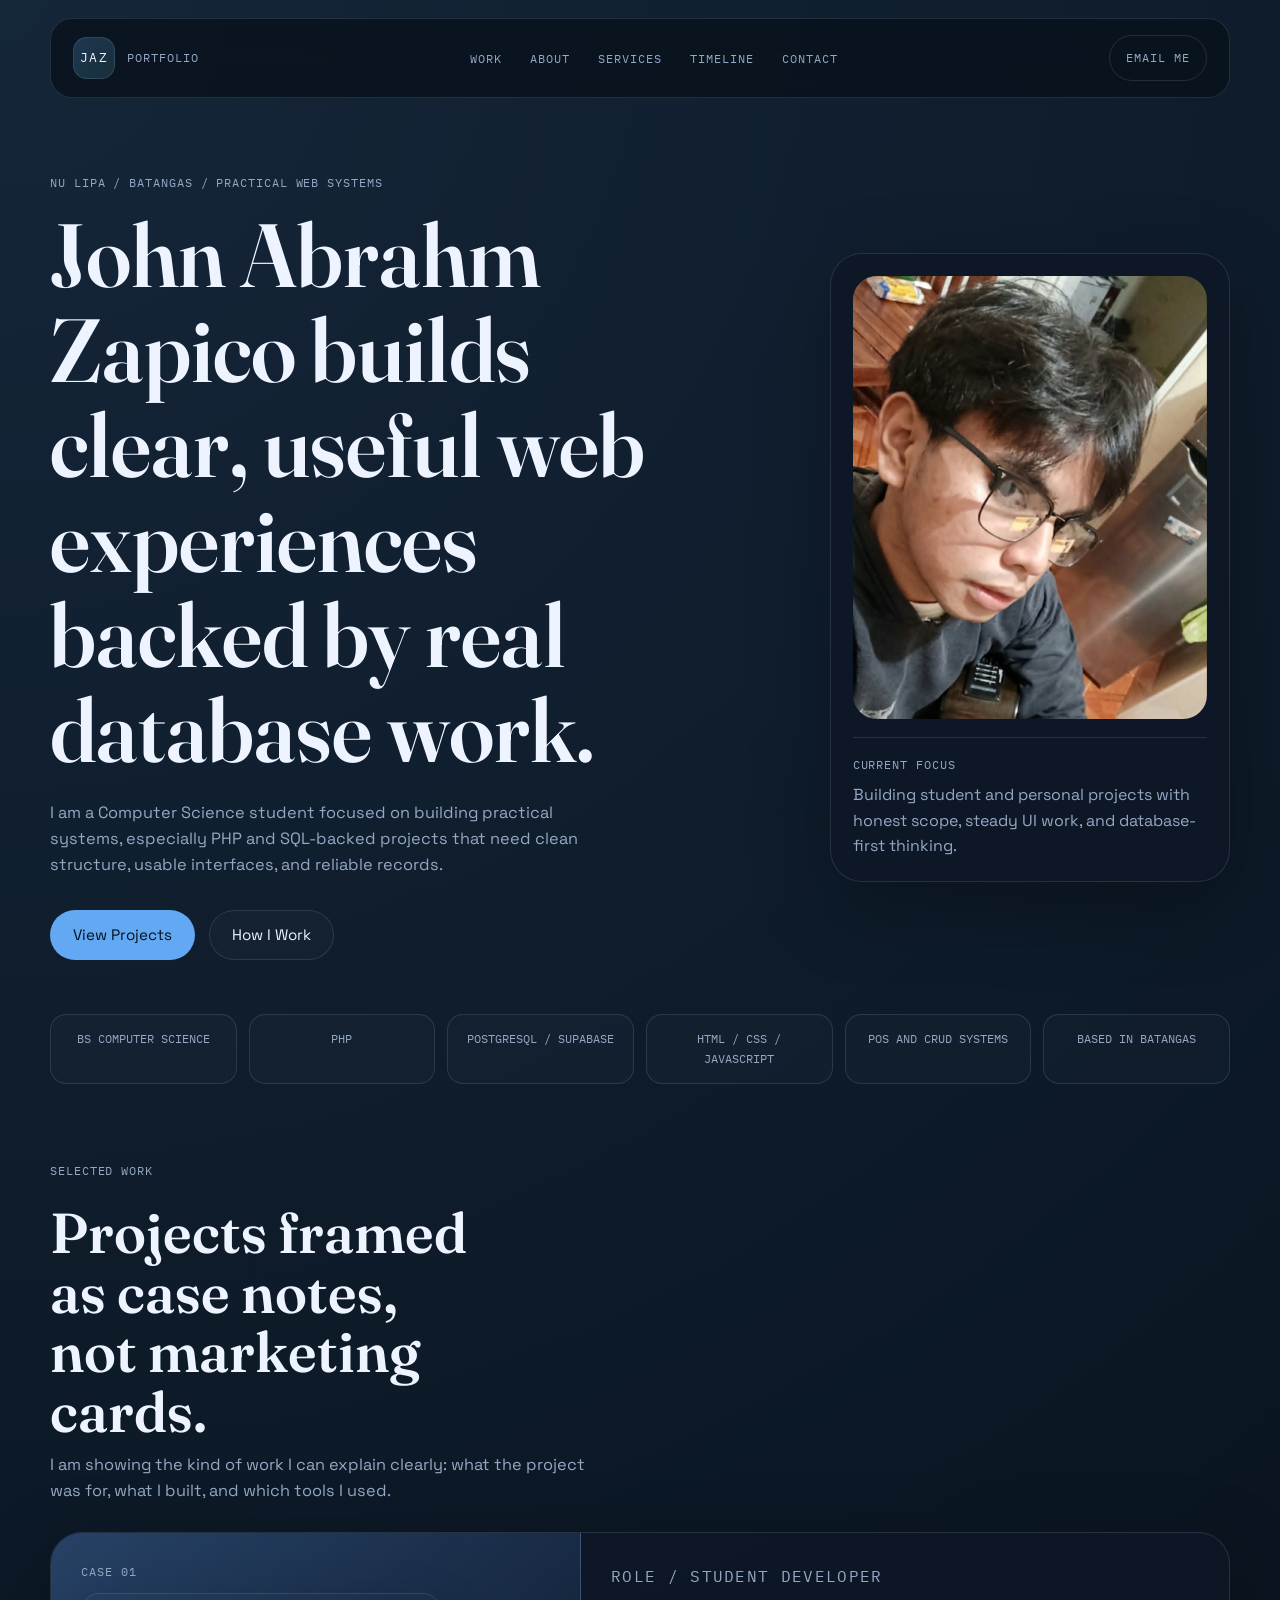
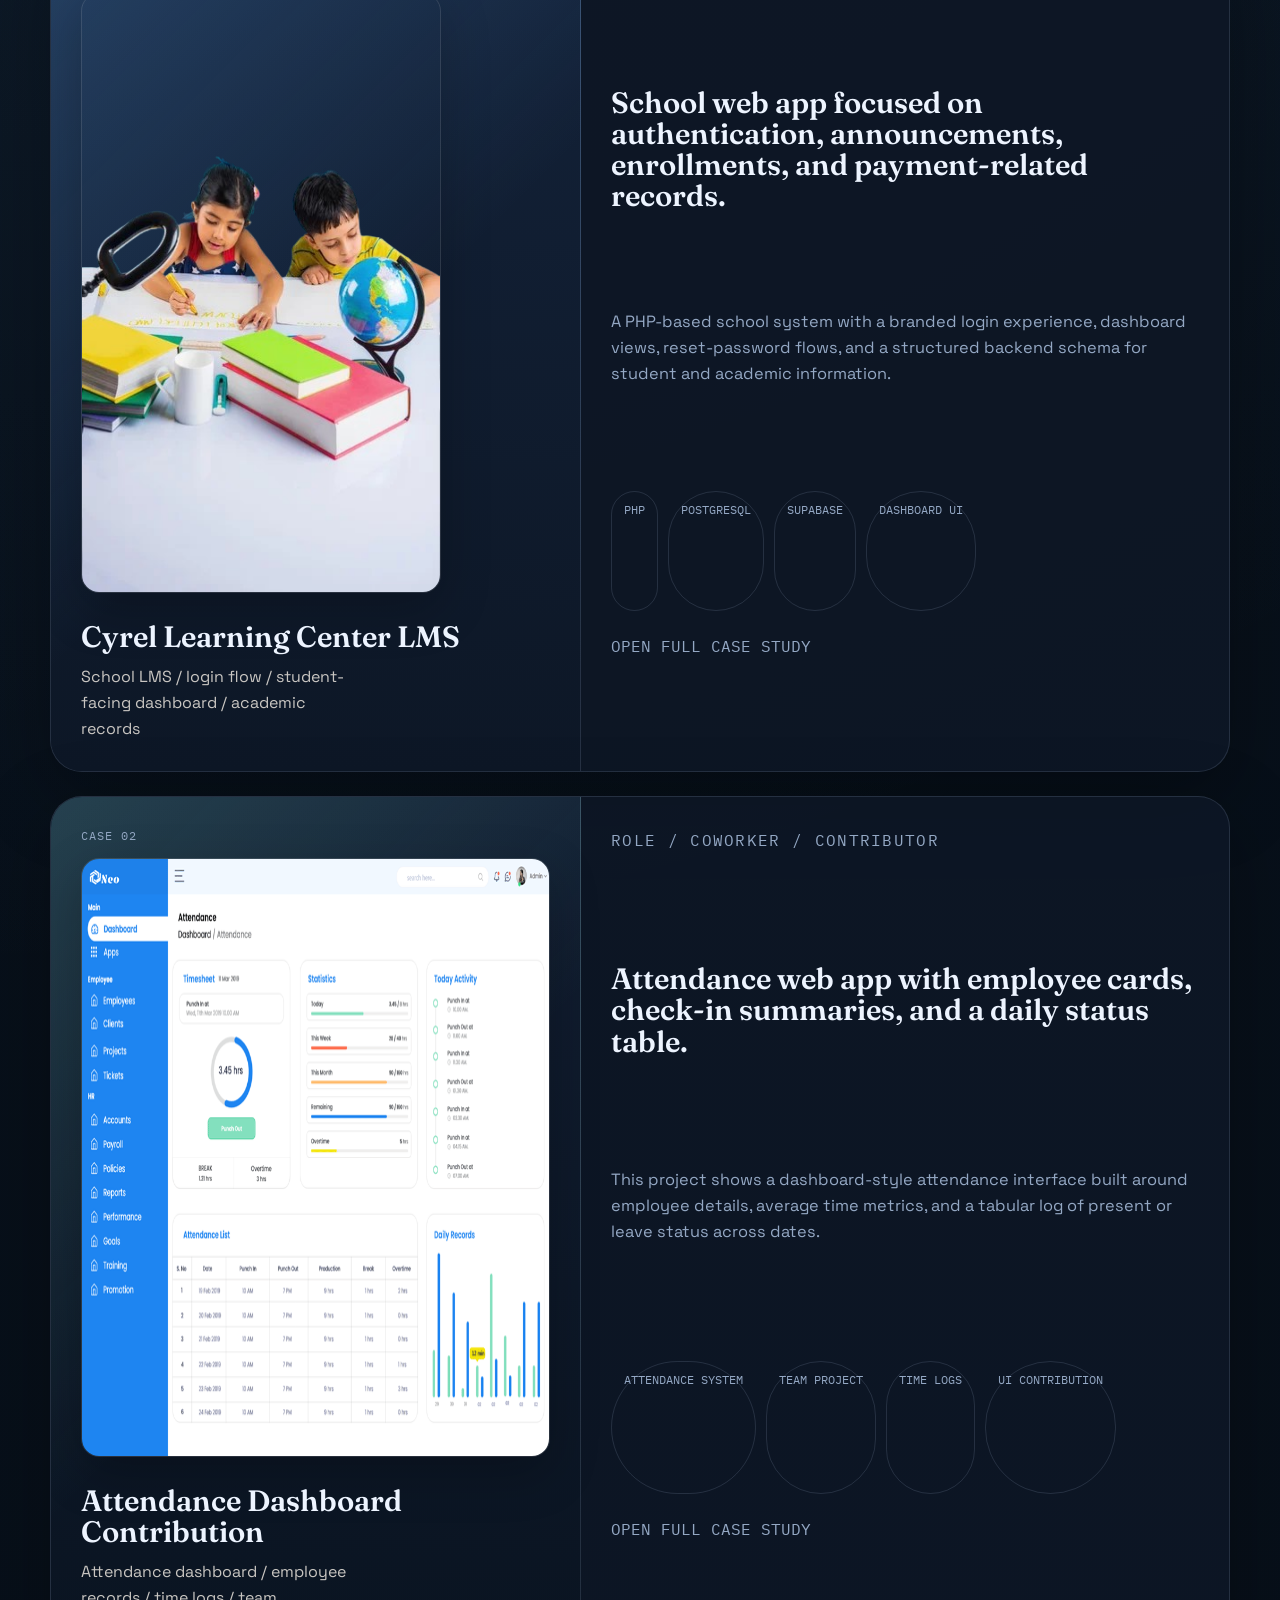
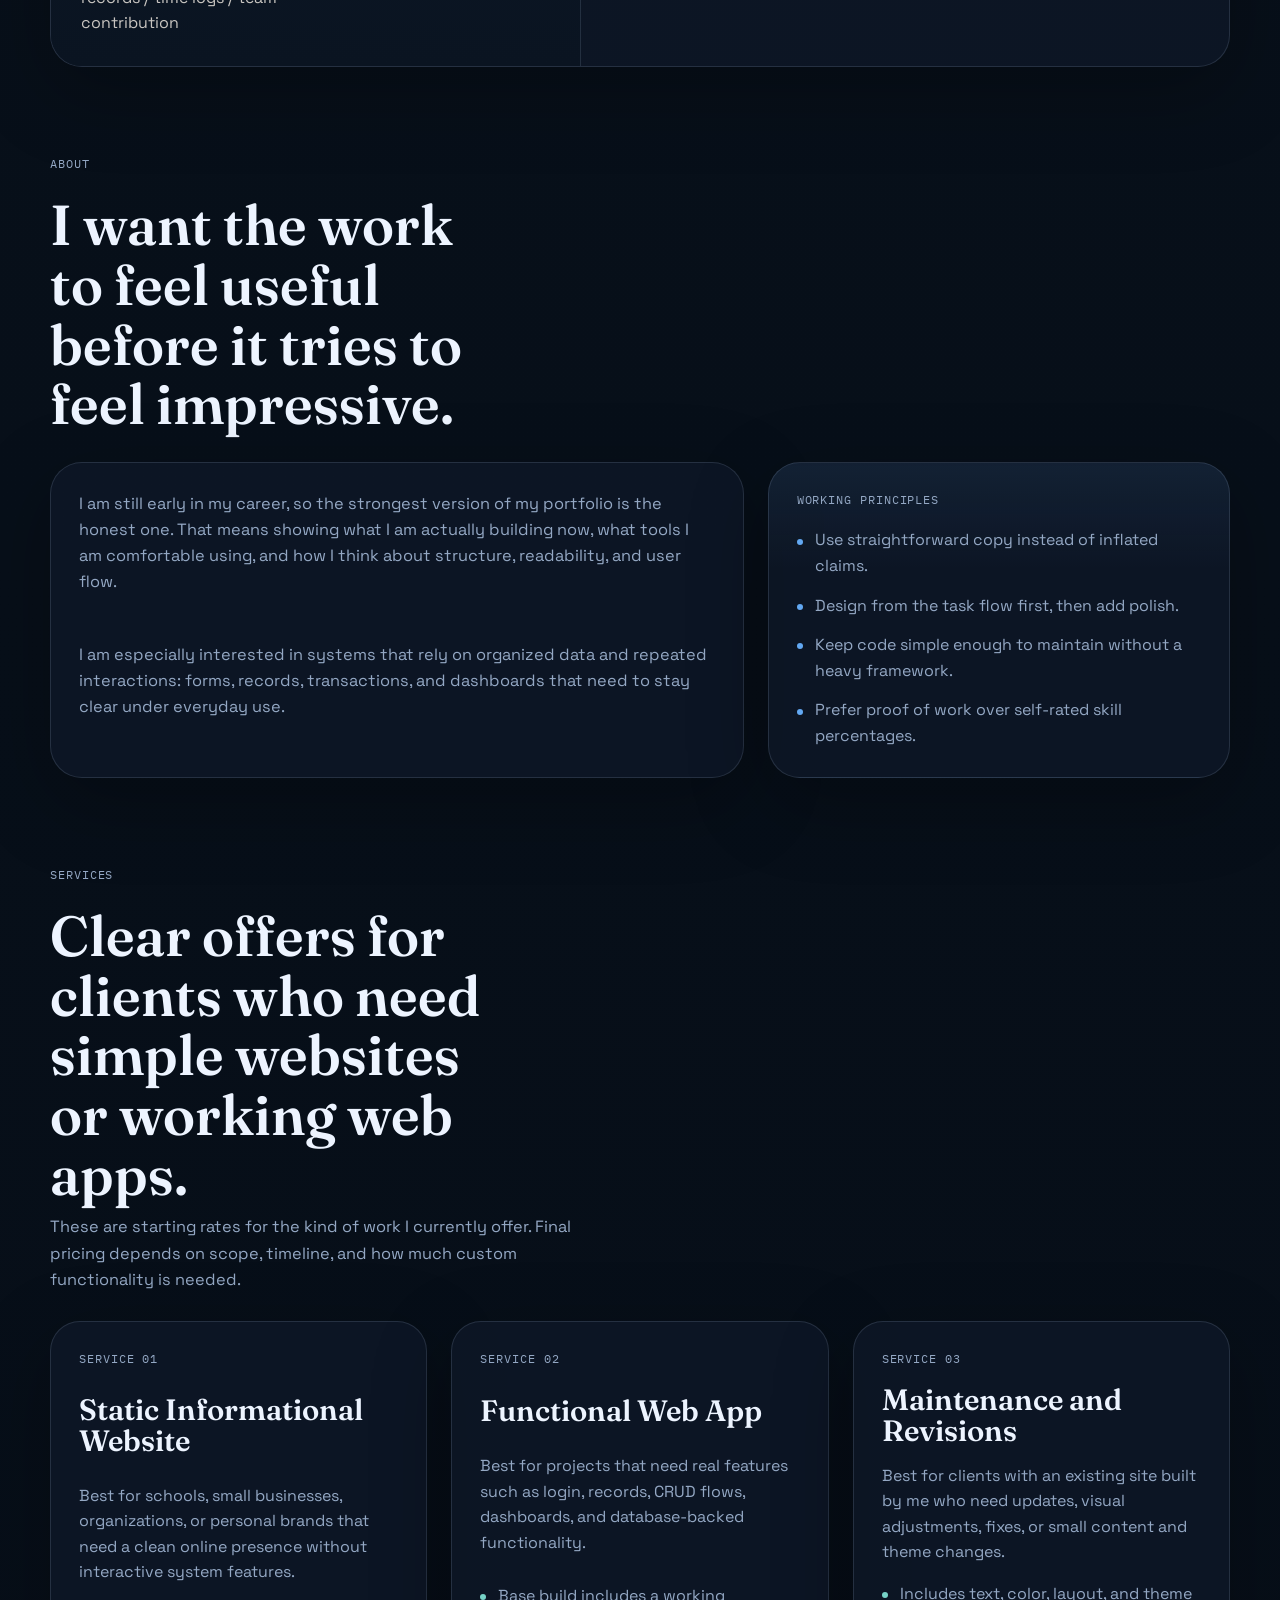
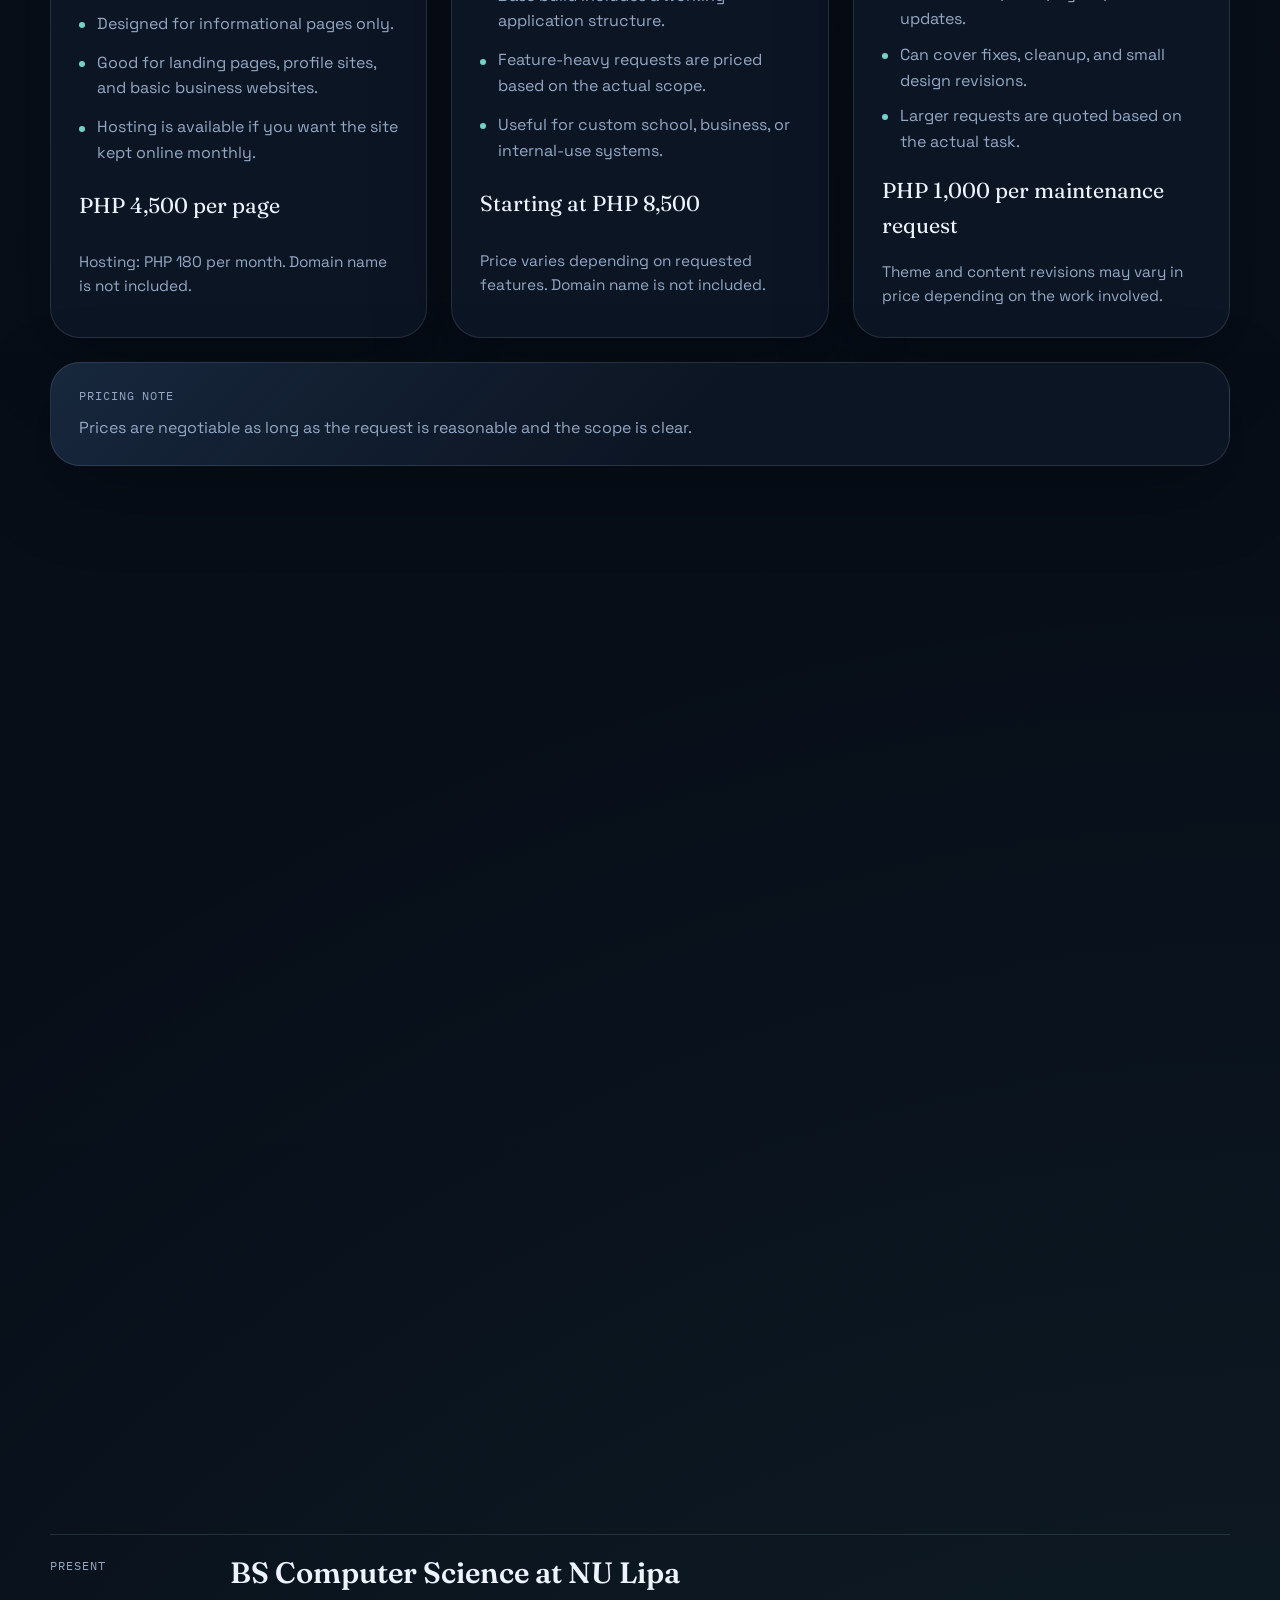
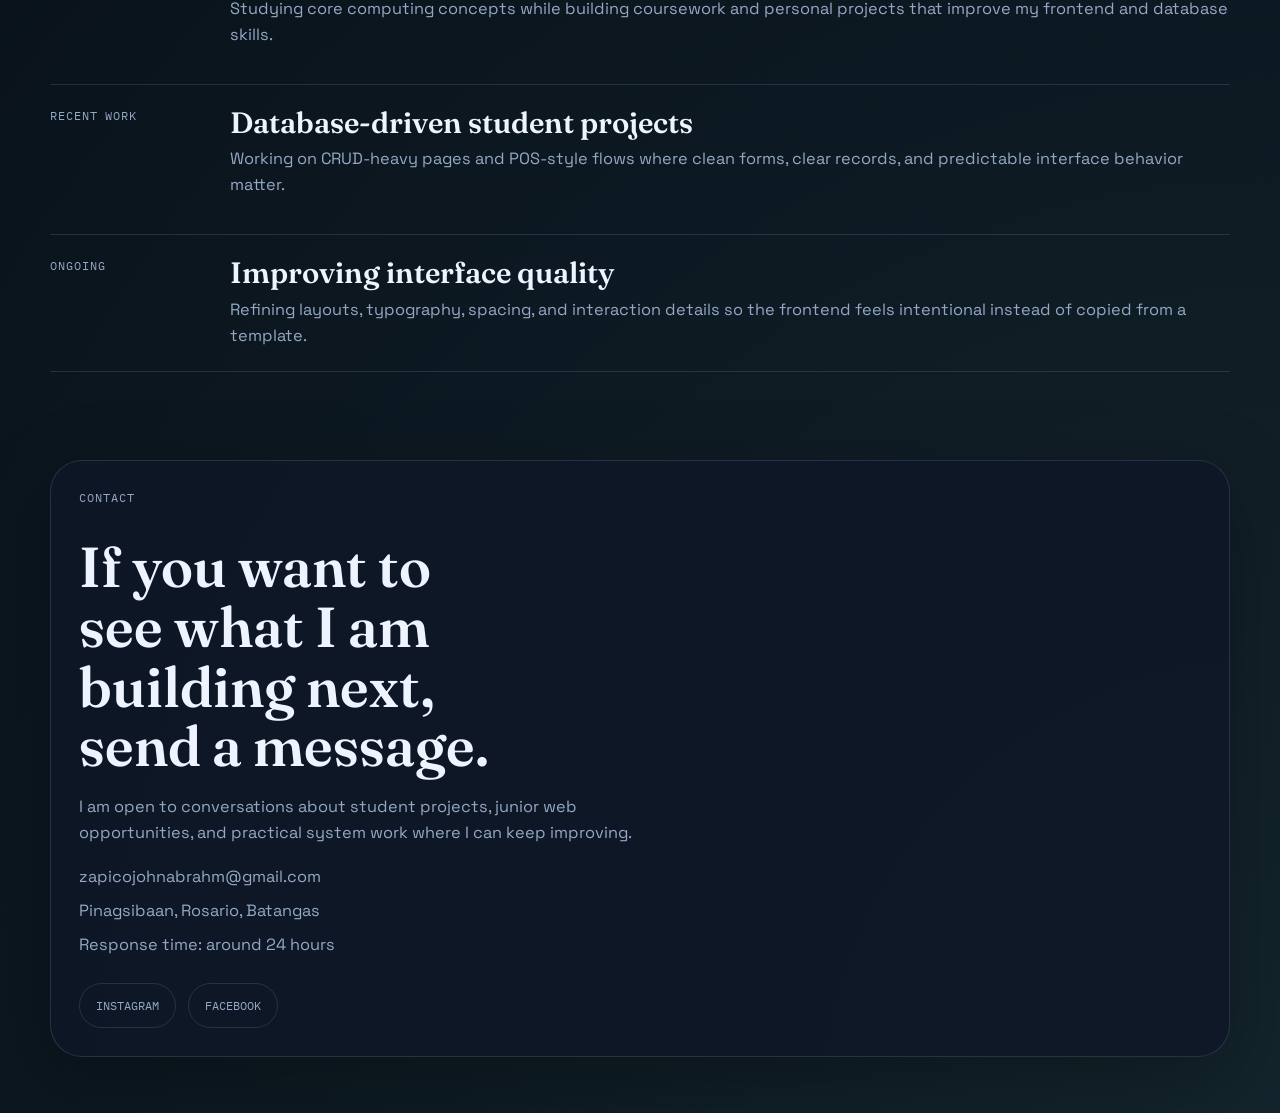
==== commit b8340df4: "made the certificate have proper layout" ====
--- a/index.html
+++ b/index.html
@@ -262,17 +262,16 @@
                 </div>
 
                 <div class="case-list">
-                    <article class="case-study fade-in" style="grid-template-columns: 1fr;">
-                        <div class="case-visual" style="border-right: none; border-bottom: 1px solid var(--line); min-height: auto; padding: 20px;">
+                    <article class="case-study fade-in" style="display: flex; align-items: center; flex-wrap: wrap; gap: 30px; padding: 40px; border-radius: 40px;">
+                        <div class="badge-visual" style="flex-shrink: 0; width: 160px; height: 160px; border-radius: 50%; overflow: hidden; border: 4px solid var(--accent); box-shadow: 0 0 30px rgba(98, 168, 242, 0.3); background: var(--bg-soft);">
                             <img
                                 src="assets/python-certificate.png"
                                 alt="Python Programming Certificate"
-                                class="case-shot case-shot-wide"
-                                style="max-width: 100%; height: auto; margin: 0 auto;"
+                                style="width: 100%; height: 100%; object-fit: cover; filter: contrast(1.1) saturate(1.2);"
                                 loading="lazy"
                             >
                         </div>
-                        <div class="case-details" style="border-left: 1px solid var(--line); border-radius: 32px;">
+                        <div class="case-details" style="flex: 1; padding: 0; border: none; background: transparent; box-shadow: none; display: grid; gap: 12px;">
                             <p class="case-meta">Certification</p>
                             <h3>Python Programming Certificate</h3>
                             <p>
@@ -284,7 +283,9 @@
                                 <span>Foundations</span>
                                 <span>Programming</span>
                             </div>
-                            <a href="assets/python-certificate.pdf" target="_blank" class="case-cta" style="display: inline-block; margin-top: 20px; border: 1px solid var(--line); padding: 12px 20px; border-radius: 999px;">View Full Certificate (PDF)</a>
+                            <div style="margin-top: 10px;">
+                                <a href="assets/python-certificate.pdf" target="_blank" class="case-cta" style="display: inline-block; border: 1px solid var(--line); padding: 10px 20px; border-radius: 999px; font-size: 0.72rem;">View PDF Certificate</a>
+                            </div>
                         </div>
                     </article>
                 </div>
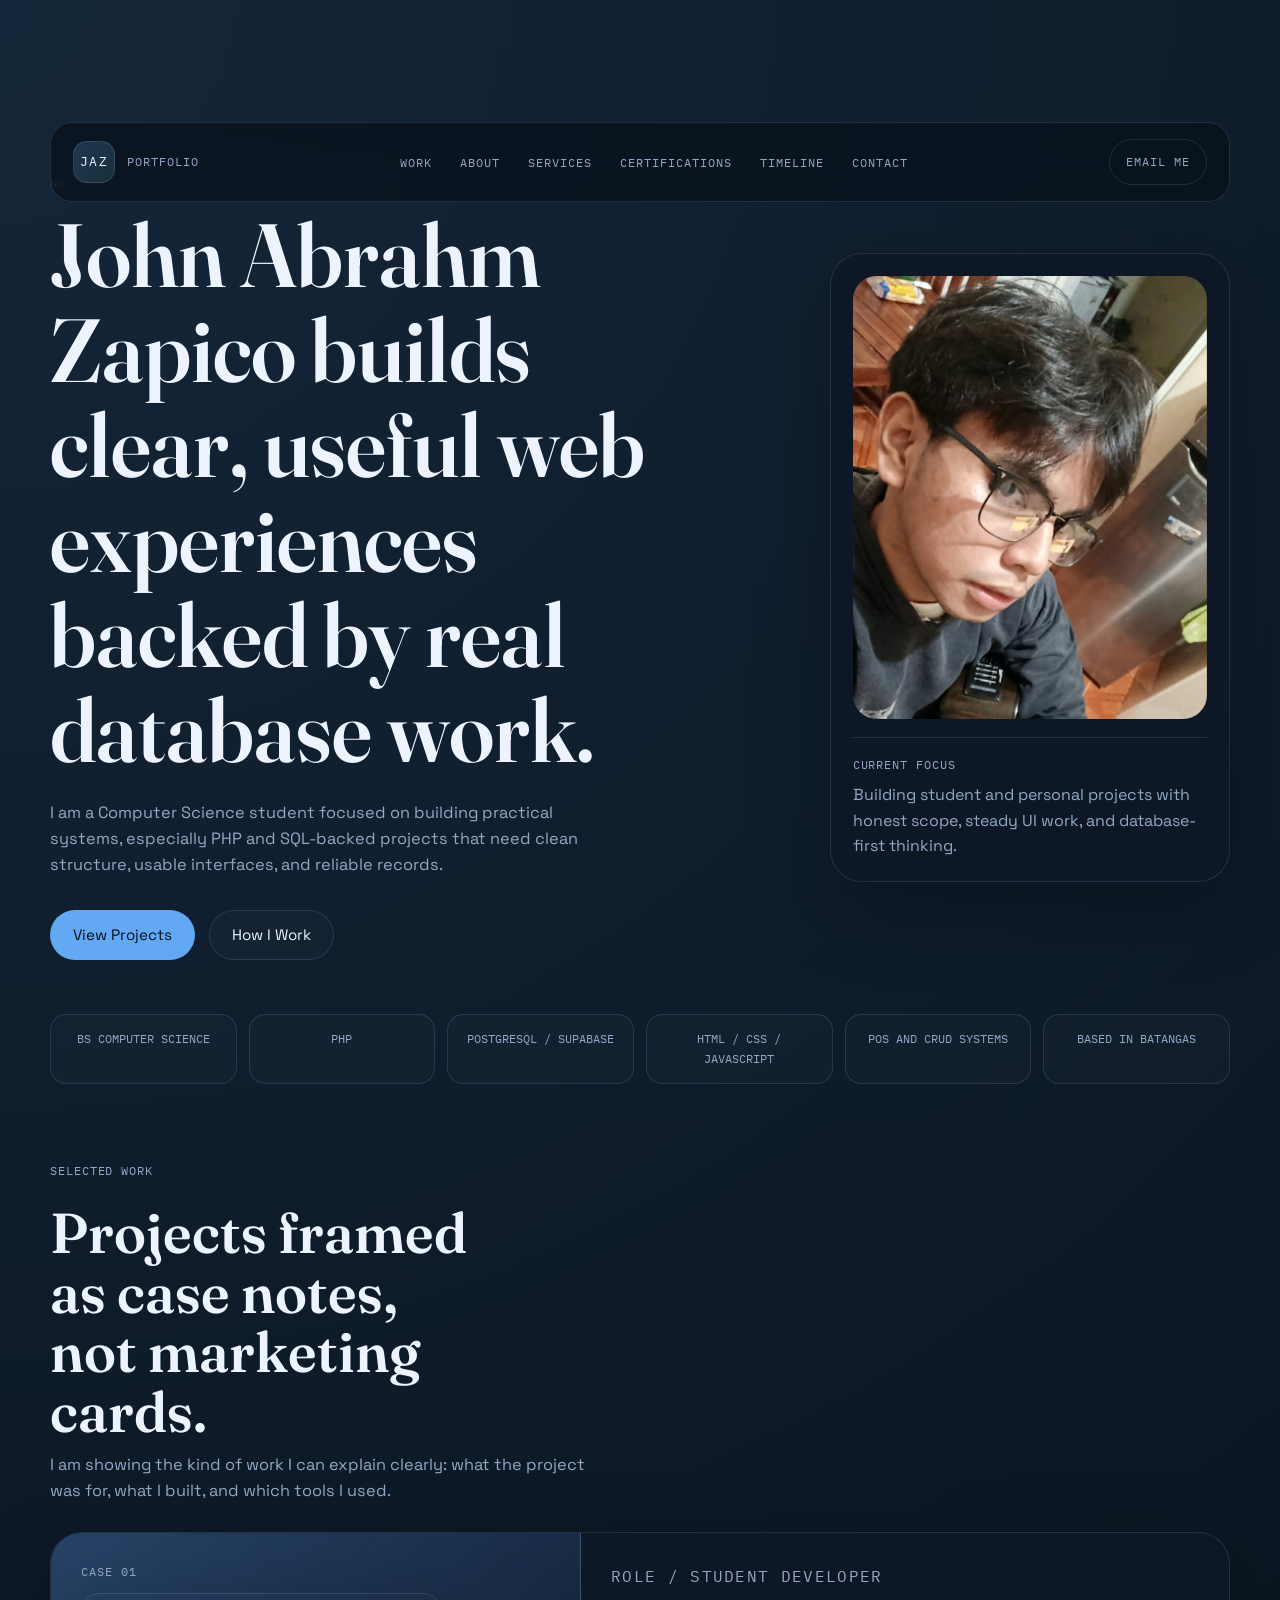
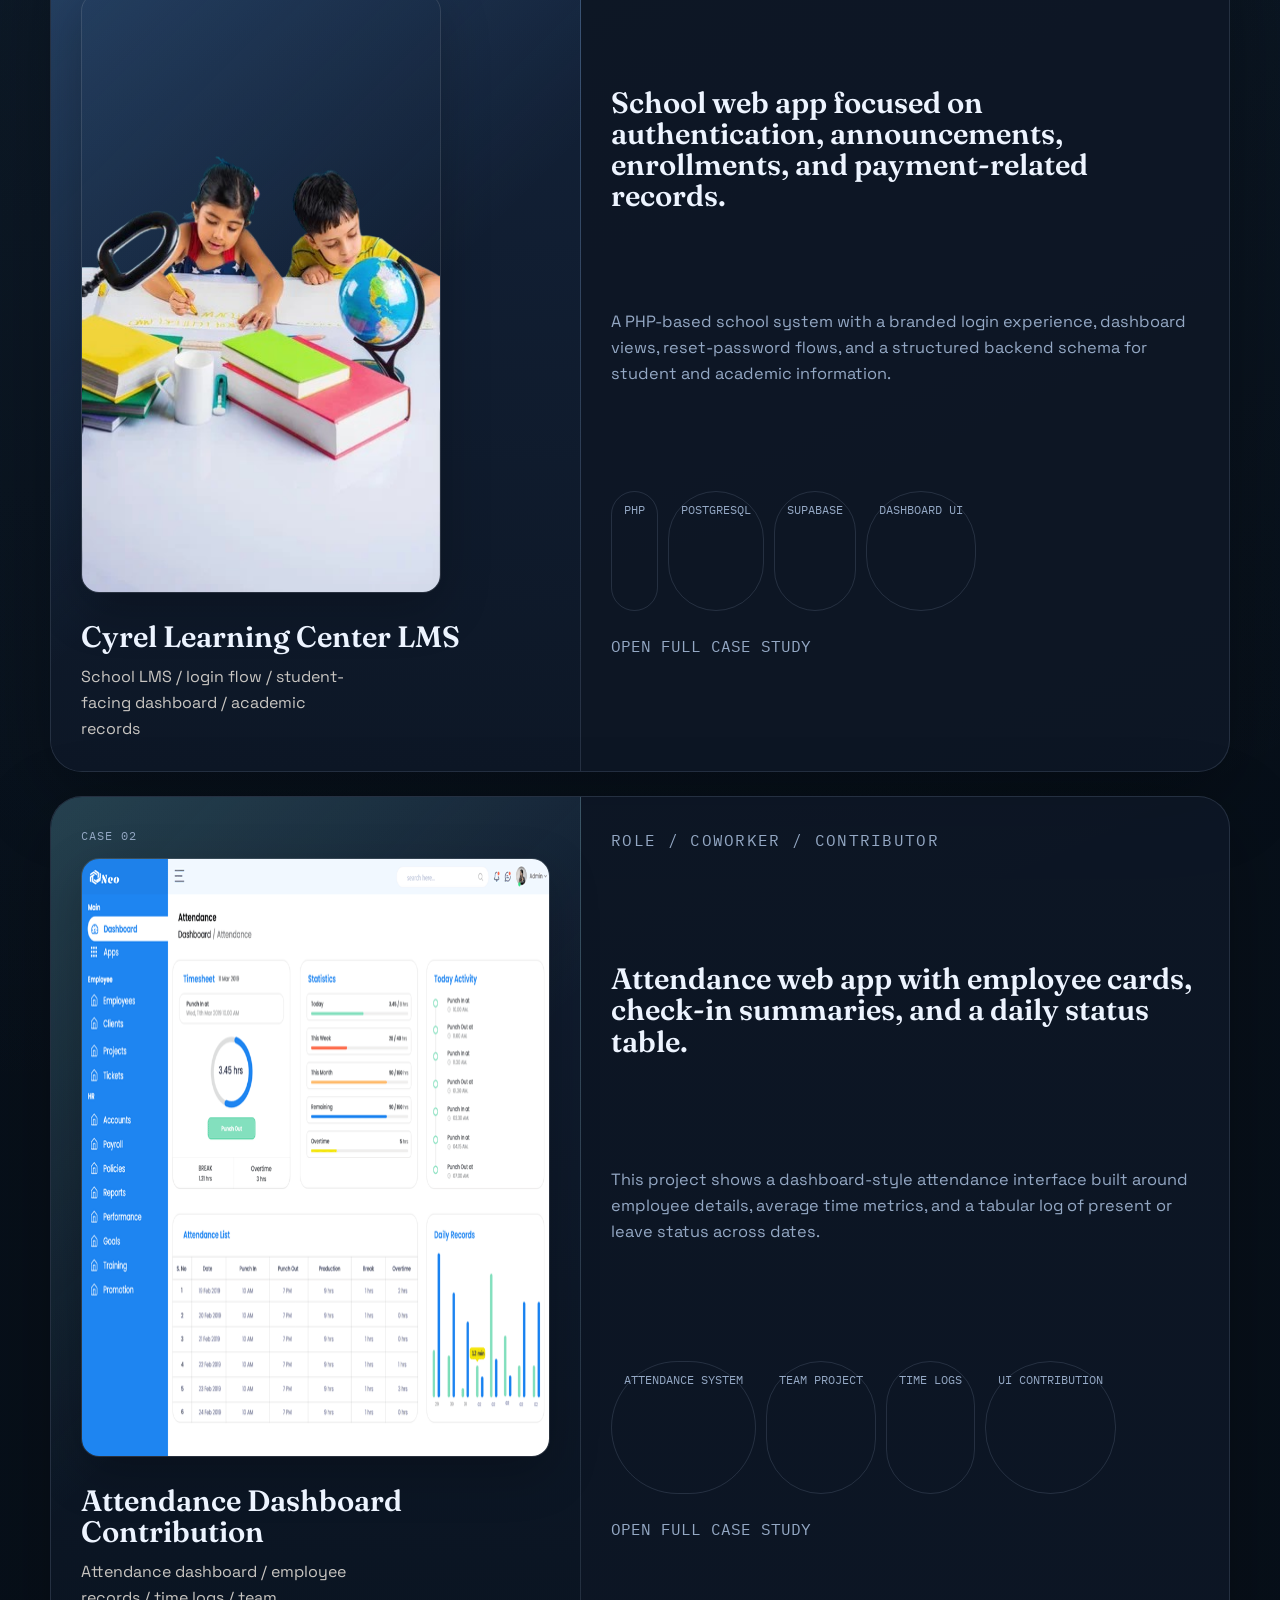
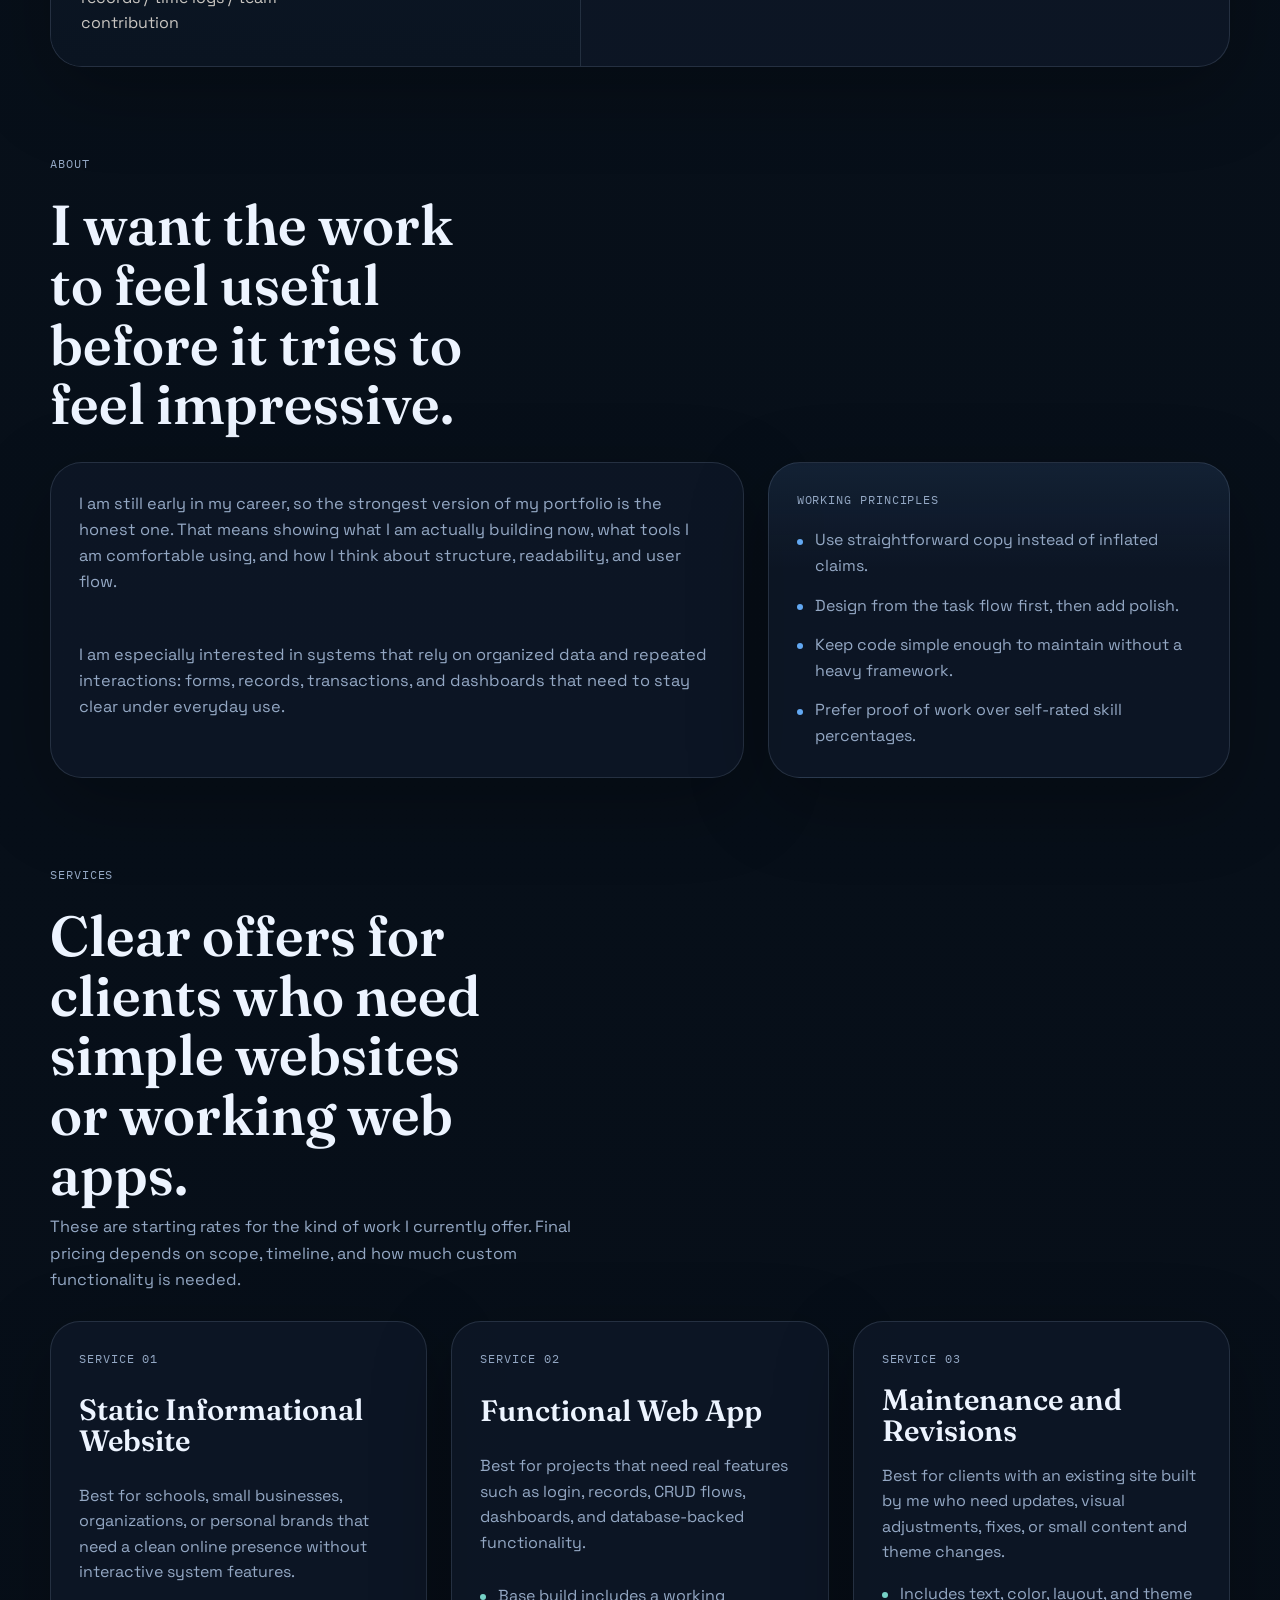
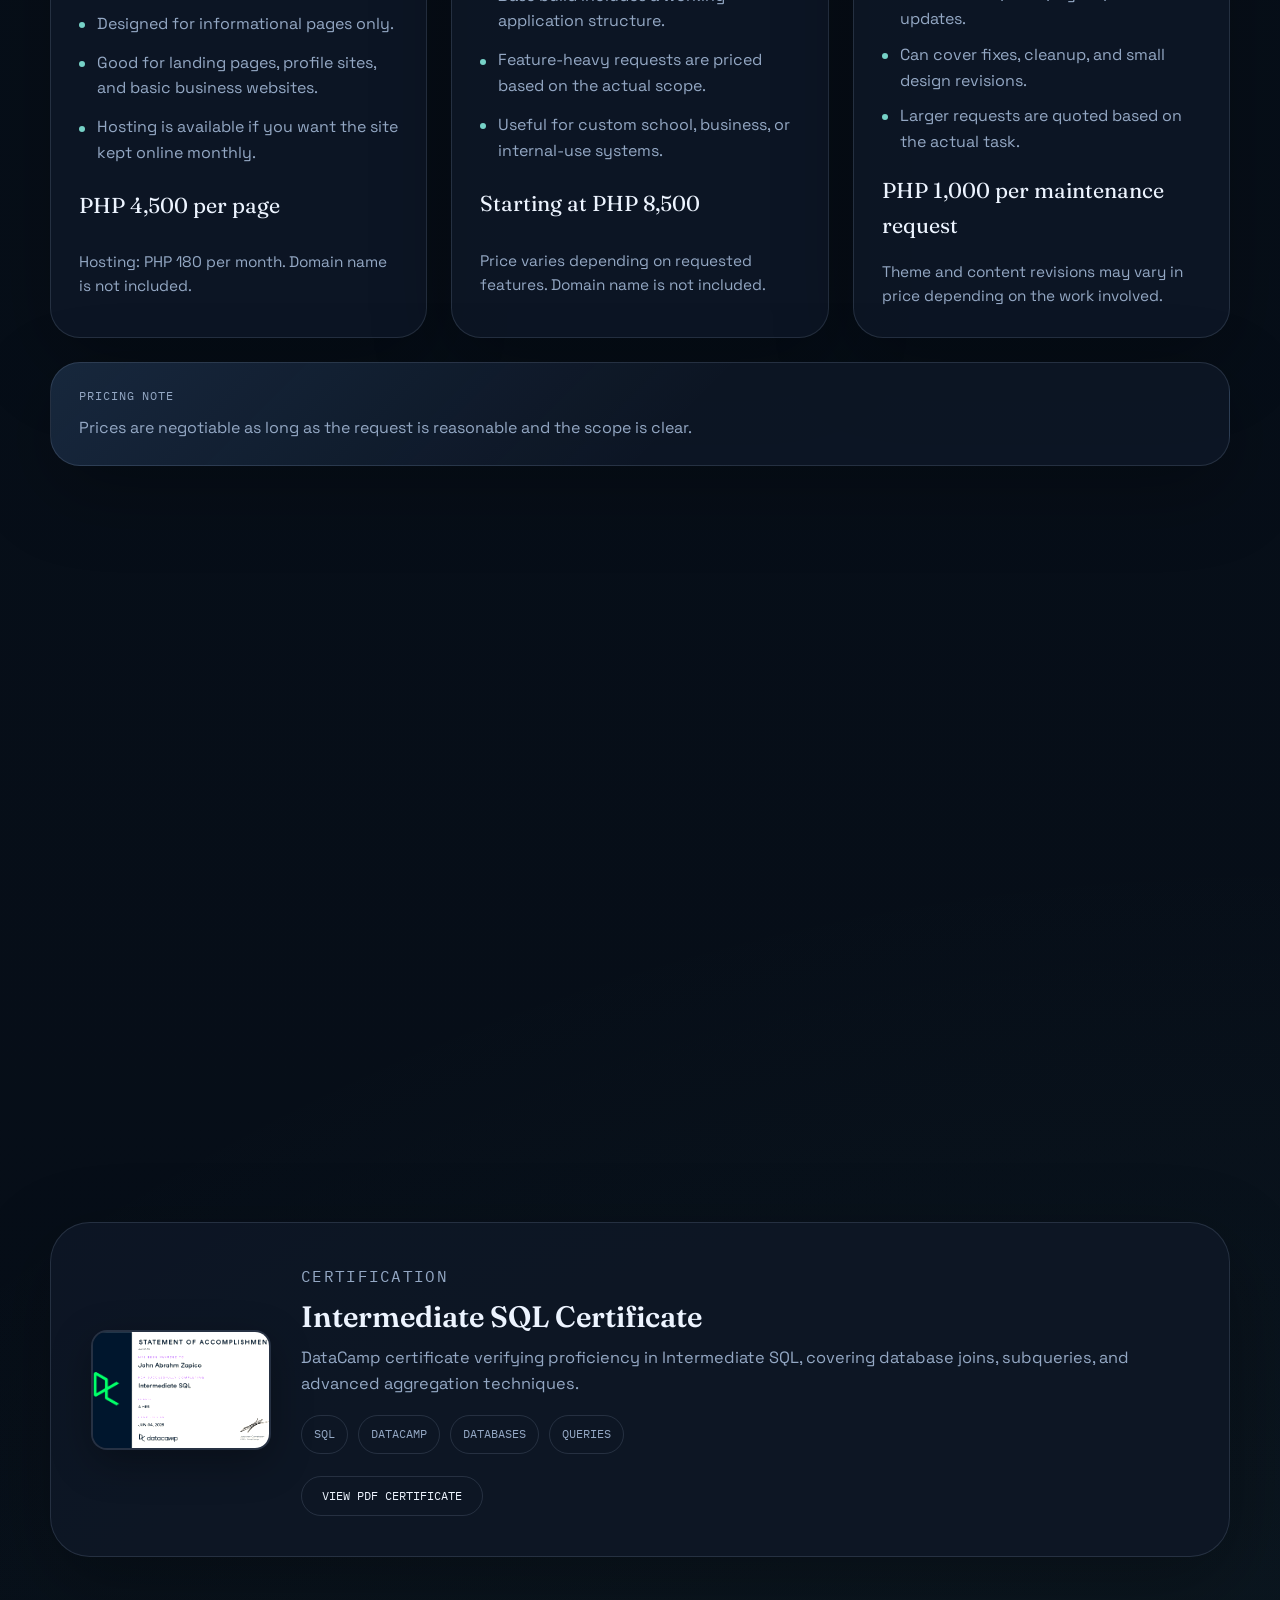
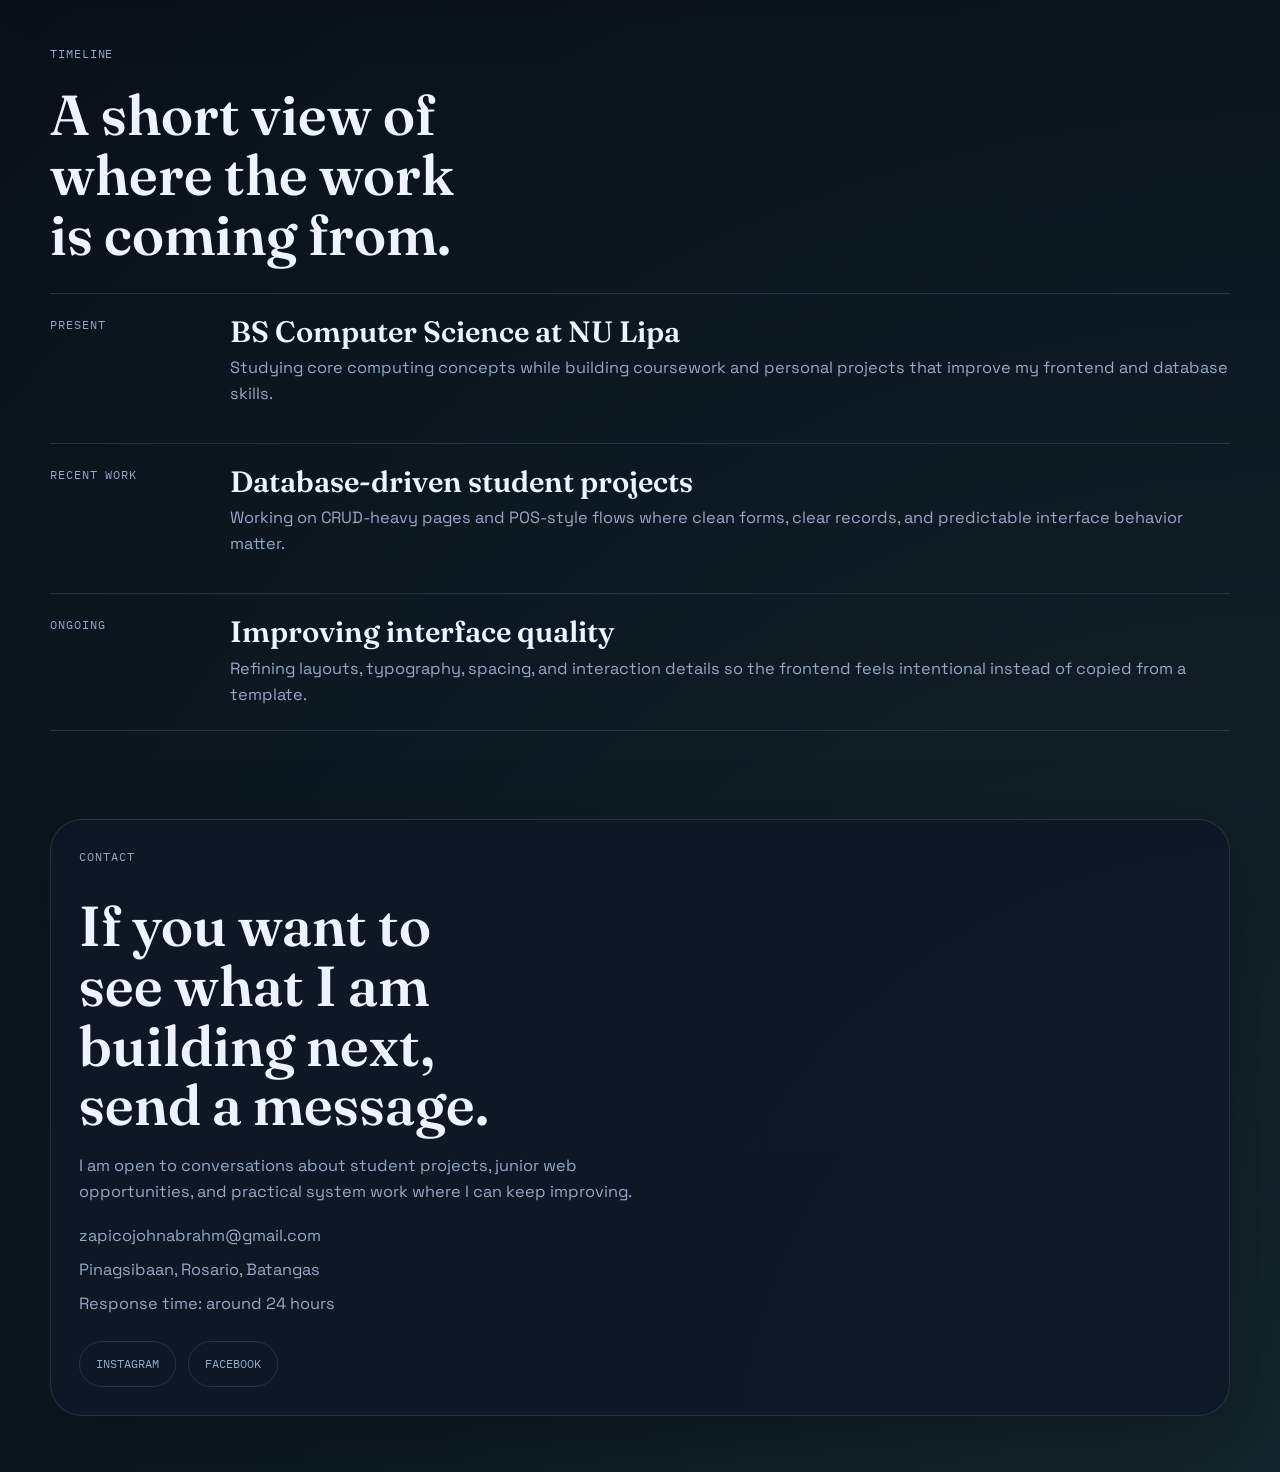
==== commit e49767d7: "added snap scrolling  and certificate" ====
--- a/index.html
+++ b/index.html
@@ -28,6 +28,7 @@
                 <li><a href="#work">Work</a></li>
                 <li><a href="#about">About</a></li>
                 <li><a href="#services">Services</a></li>
+                <li><a href="#certifications">Certifications</a></li>
                 <li><a href="#timeline">Timeline</a></li>
                 <li><a href="#contact">Contact</a></li>
             </ul>
@@ -263,11 +264,11 @@
 
                 <div class="case-list">
                     <article class="case-study fade-in" style="display: flex; align-items: center; flex-wrap: wrap; gap: 30px; padding: 40px; border-radius: 40px;">
-                        <div class="badge-visual" style="flex-shrink: 0; width: 160px; height: 160px; border-radius: 50%; overflow: hidden; border: 4px solid var(--accent); box-shadow: 0 0 30px rgba(98, 168, 242, 0.3); background: var(--bg-soft);">
+                        <div class="badge-visual" style="flex-shrink: 0; width: 180px; height: 120px; border-radius: 16px; overflow: hidden; border: 2px solid var(--line); box-shadow: 0 12px 40px rgba(0, 0, 0, 0.3); background: var(--bg-soft);">
                             <img
                                 src="assets/python-certificate.png"
                                 alt="Python Programming Certificate"
-                                style="width: 100%; height: 100%; object-fit: cover; filter: contrast(1.1) saturate(1.2);"
+                                style="width: 100%; height: 100%; object-fit: cover; filter: contrast(1.05) brightness(1.1);"
                                 loading="lazy"
                             >
                         </div>
@@ -288,6 +289,33 @@
                             </div>
                         </div>
                     </article>
+
+                    <article class="case-study fade-in" style="display: flex; align-items: center; flex-wrap: wrap; gap: 30px; padding: 40px; border-radius: 40px;">
+                        <div class="badge-visual" style="flex-shrink: 0; width: 180px; height: 120px; border-radius: 16px; overflow: hidden; border: 2px solid var(--line); box-shadow: 0 12px 40px rgba(0, 0, 0, 0.3); background: var(--bg-soft);">
+                            <img
+                                src="assets/intermediate-sql.png"
+                                alt="Intermediate SQL Certificate"
+                                style="width: 100%; height: 100%; object-fit: cover; filter: contrast(1.05) brightness(1.1);"
+                                loading="lazy"
+                            >
+                        </div>
+                        <div class="case-details" style="flex: 1; padding: 0; border: none; background: transparent; box-shadow: none; display: grid; gap: 12px;">
+                            <p class="case-meta">Certification</p>
+                            <h3>Intermediate SQL Certificate</h3>
+                            <p>
+                                DataCamp certificate verifying proficiency in Intermediate SQL, covering database joins, subqueries, and advanced aggregation techniques.
+                            </p>
+                            <div class="tag-row">
+                                <span>SQL</span>
+                                <span>DataCamp</span>
+                                <span>Databases</span>
+                                <span>Queries</span>
+                            </div>
+                            <div style="margin-top: 10px;">
+                                <a href="assets/intermediate-sql.pdf" target="_blank" class="case-cta" style="display: inline-block; border: 1px solid var(--line); padding: 10px 20px; border-radius: 999px; font-size: 0.72rem;">View PDF Certificate</a>
+                            </div>
+                        </div>
+                    </article>
                 </div>
             </section>
 
--- a/style.css
+++ b/style.css
@@ -22,6 +22,8 @@
 
 html {
     scroll-behavior: smooth;
+    scroll-snap-type: y proximity;
+    scroll-padding-top: 110px; /* Offset for sticky navigation bar */
 }
 
 body {
@@ -144,6 +146,8 @@
 .hero-section,
 .content-section {
     padding: 44px 0;
+    scroll-snap-align: start;
+    scroll-snap-stop: always;
 }
 
 .hero-section {
